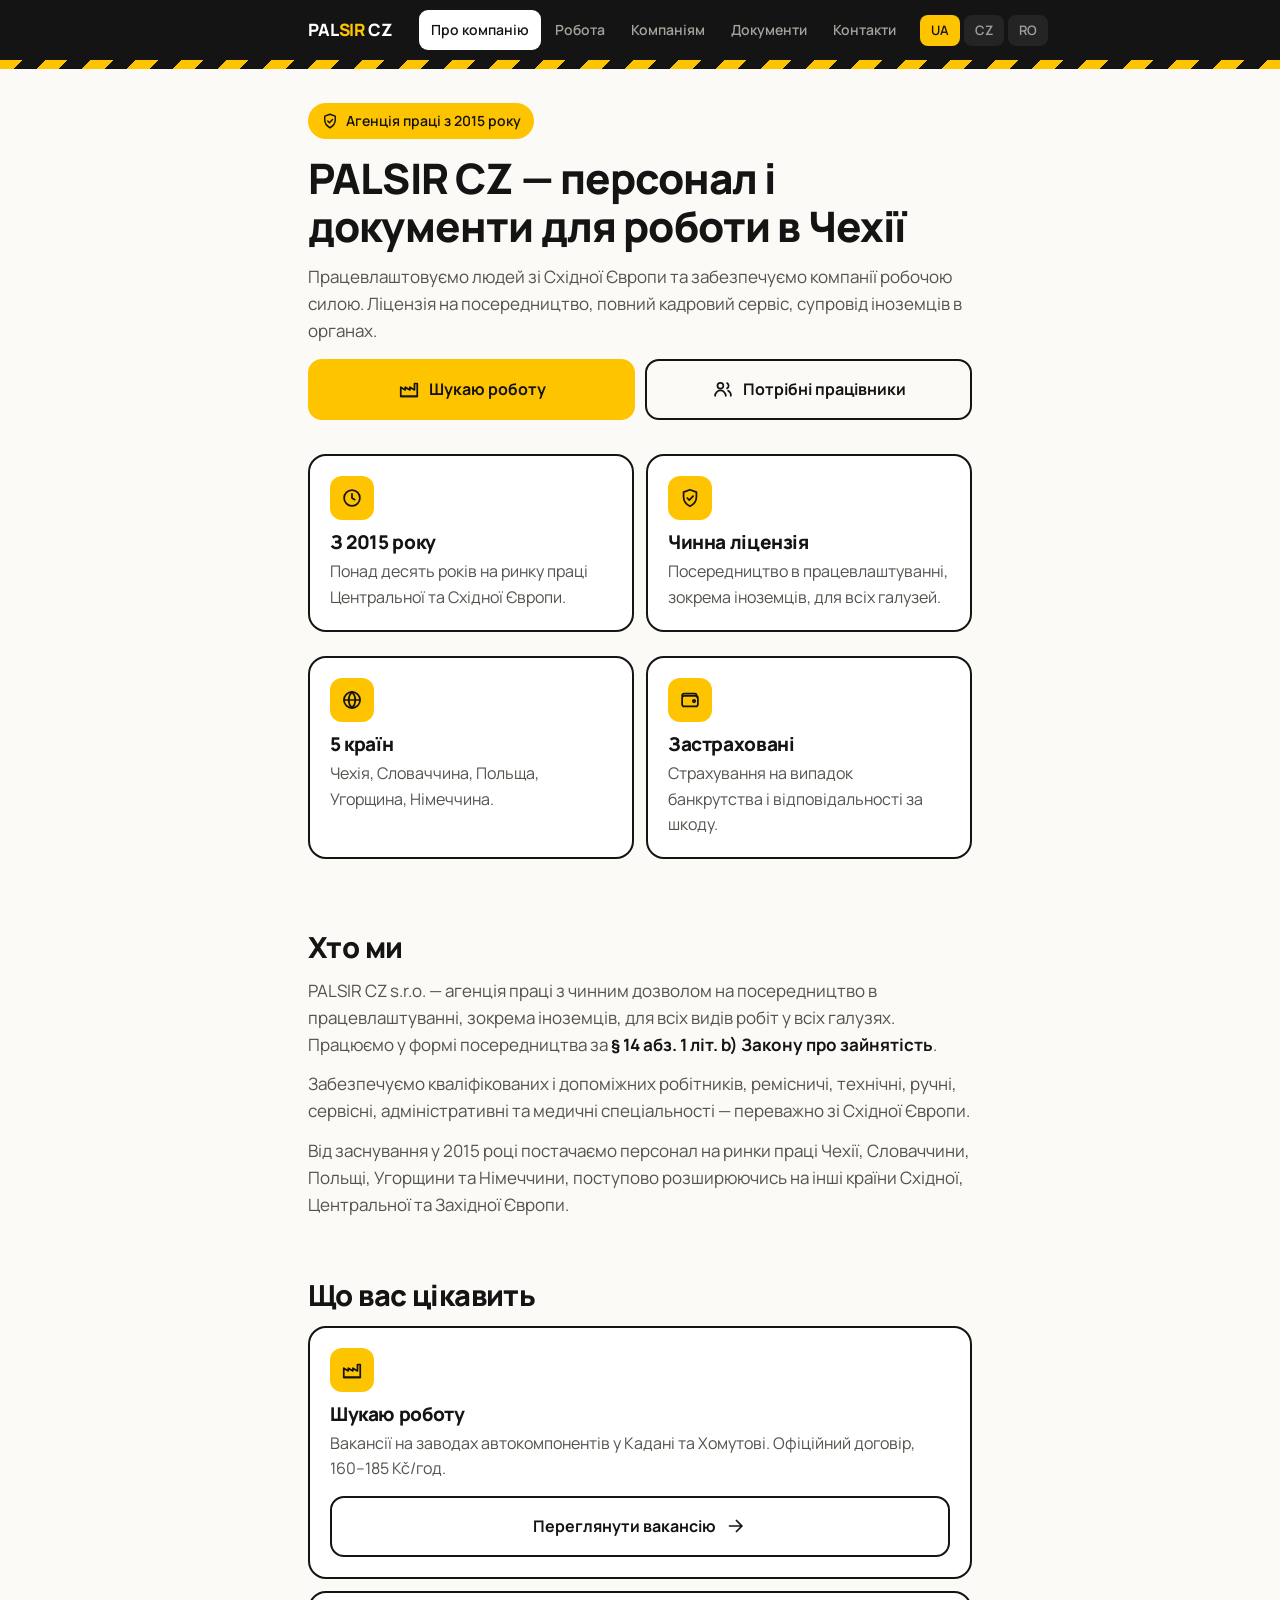
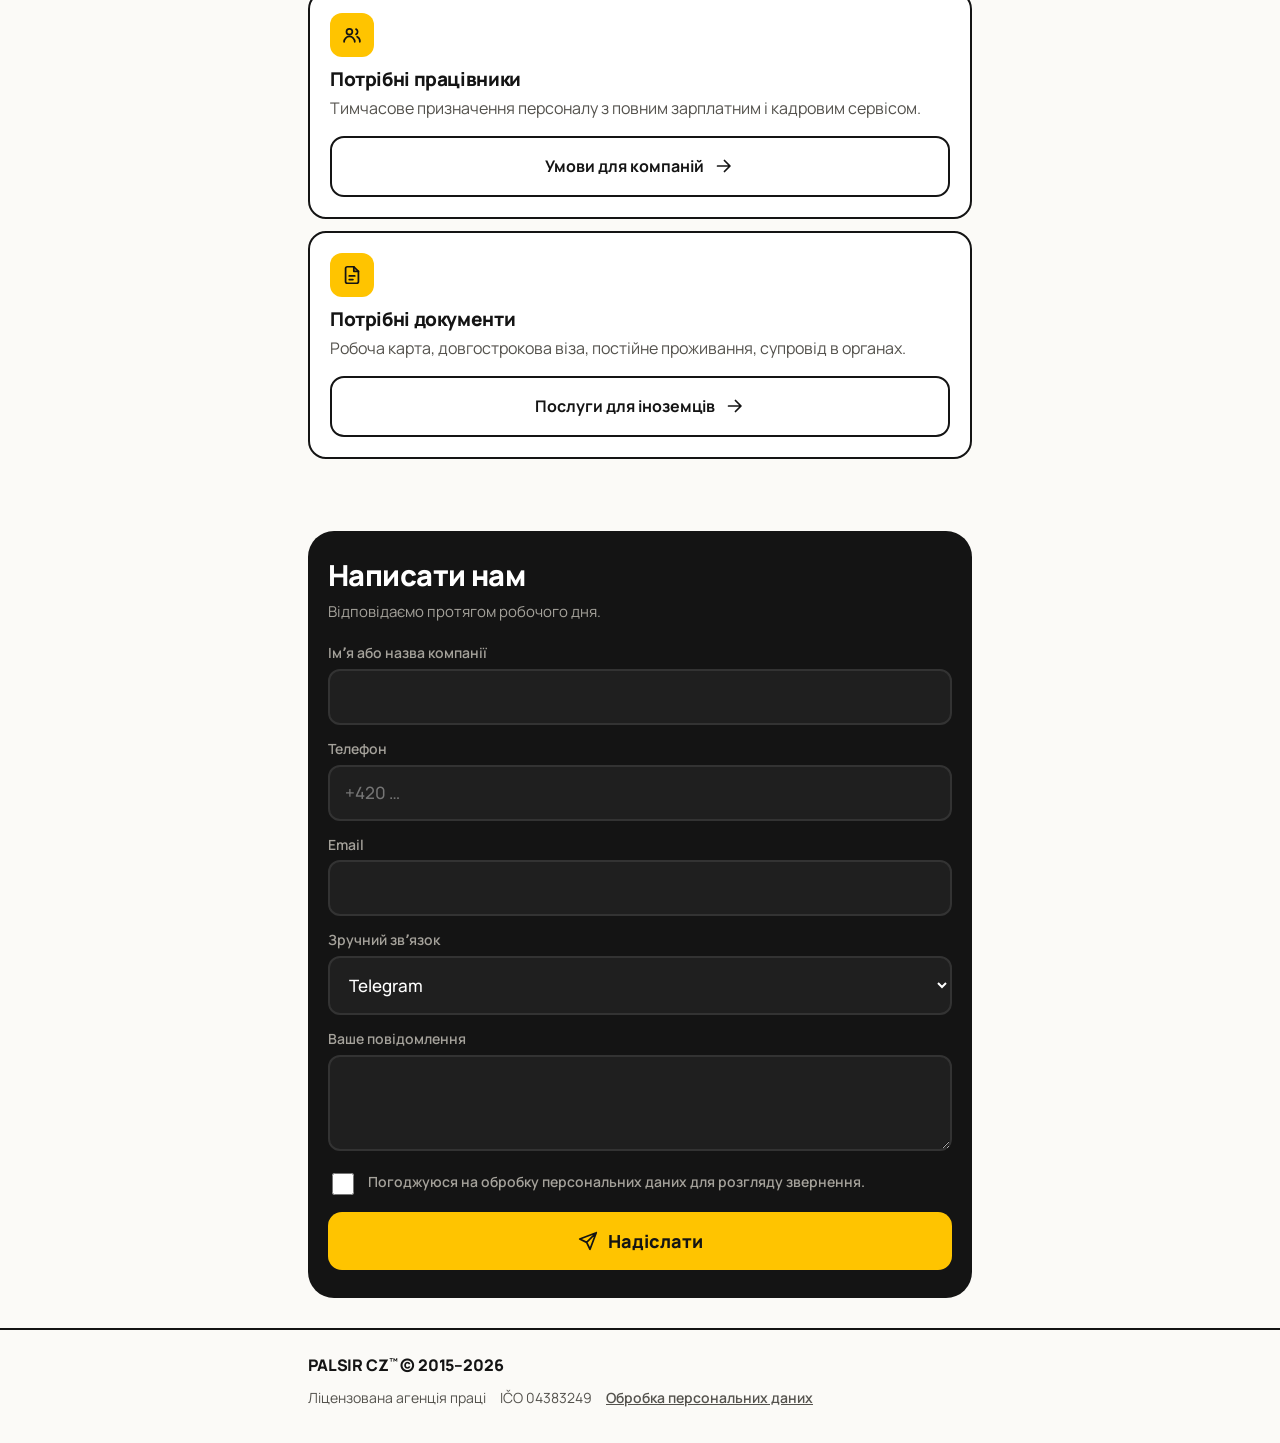
==== index.html @ e5ca49ec "Add files via upload" ====
<!DOCTYPE html>
<html lang="uk">
<head>
<meta charset="utf-8">
<meta name="viewport" content="width=device-width, initial-scale=1">
<title>PALSIR CZ s.r.o. | Agentura práce</title>
<meta name="description" content="Agentura práce od roku 2015. Zprostředkování zaměstnání, dočasné přidělení personálu a vyřízení dokumentů pro cizince.">
<link rel="preconnect" href="https://fonts.googleapis.com">
<link rel="preconnect" href="https://fonts.gstatic.com" crossorigin>
<link href="https://fonts.googleapis.com/css2?family=Manrope:wght@400;500;600;800&display=swap" rel="stylesheet">
<link rel="stylesheet" href="style.css">
</head>
<body>

<div class="bar"><div class="wrap">
  <a class="mark" href="index.html">
    <img src="img/logo.png" alt="Palsir CZ">
    <span class="wordmark">PAL<em>SIR</em> CZ</span>
  </a>
  <nav class="nav-desk">
    <a href="index.html" aria-current="page" data-i="navHome"></a>
    <a href="robota.html" data-i="navJobs"></a>
    <a href="firmam.html" data-i="navFirms"></a>
    <a href="dokumenty.html" data-i="navDocs"></a>
    <a href="kontakt.html" data-i="navContact"></a>
  </nav>
  <div class="langs" role="group">
    <button data-lang="uk" aria-pressed="true">UA</button>
    <button data-lang="cs" aria-pressed="false">CZ</button>
    <button data-lang="ro" aria-pressed="false">RO</button>
  </div>
  <button class="burger" type="button" aria-expanded="false" aria-label="Menu">
    <svg class="ic"><use href="#i-menu"></use></svg>
  </button>
</div></div>
<div class="hazard"></div>


<header><div class="wrap">
  <span class="tag"><svg class="ic sm"><use href="#i-shield"></use></svg><span data-i="tag"></span></span>
  <h1 data-i="h1"></h1>
  <p class="lead" data-i="lead"></p>
  <div class="heroimg"><picture>
      <source srcset="img/foto-agentura.webp" type="image/webp">
      <img src="img/foto-agentura.jpg" width="1400" height="875" fetchpriority="high" data-alt="imgAlt" alt="">
    </picture></div>
  <div class="btnrow">
    <a class="btn solid" href="robota.html"><svg class="ic"><use href="#i-factory"></use></svg><span data-i="ctaJobs"></span></a>
    <a class="btn ghost" href="firmam.html"><svg class="ic"><use href="#i-users"></use></svg><span data-i="ctaFirms"></span></a>
  </div>
</div></header>

<section><div class="wrap">
  <div class="cards2">
    <div class="block"><div class="iconbox"><svg class="ic"><use href="#i-clock"></use></svg></div>
      <h3 data-i="f1t"></h3><p data-i="f1d"></p></div>
    <div class="block"><div class="iconbox"><svg class="ic"><use href="#i-shield"></use></svg></div>
      <h3 data-i="f2t"></h3><p data-i="f2d"></p></div>
    <div class="block"><div class="iconbox"><svg class="ic"><use href="#i-globe"></use></svg></div>
      <h3 data-i="f3t"></h3><p data-i="f3d"></p></div>
    <div class="block"><div class="iconbox"><svg class="ic"><use href="#i-wallet"></use></svg></div>
      <h3 data-i="f4t"></h3><p data-i="f4d"></p></div>
  </div>
</div></section>

<section><div class="wrap">
  <h2 data-i="aboutTitle"></h2>
  <div class="prose" data-html="aboutText"></div>
</div></section>

<section><div class="wrap">
  <h2 data-i="whoTitle"></h2>
  <div class="block"><div class="iconbox"><svg class="ic"><use href="#i-factory"></use></svg></div>
    <h3 data-i="w1t"></h3><p data-i="w1d"></p>
    <div class="btnrow"><a class="btn ghost wide" href="robota.html"><span data-i="w1c"></span><svg class="ic"><use href="#i-arrow"></use></svg></a></div></div>
  <div class="block"><div class="iconbox"><svg class="ic"><use href="#i-users"></use></svg></div>
    <h3 data-i="w2t"></h3><p data-i="w2d"></p>
    <div class="btnrow"><a class="btn ghost wide" href="firmam.html"><span data-i="w2c"></span><svg class="ic"><use href="#i-arrow"></use></svg></a></div></div>
  <div class="block"><div class="iconbox"><svg class="ic"><use href="#i-doc"></use></svg></div>
    <h3 data-i="w3t"></h3><p data-i="w3d"></p>
    <div class="btnrow"><a class="btn ghost wide" href="dokumenty.html"><span data-i="w3c"></span><svg class="ic"><use href="#i-arrow"></use></svg></a></div></div>
</div></section>


<div class="wrap"><div data-form id="form"></div></div>

<footer><div class="wrap">
  <p class="brand">PALSIR CZ<sup>&#8482;</sup> &copy; 2015–2026</p>
  <div class="frow">
    <span data-i="footTagline"></span>
    <span>IČO 04383249</span>
    <a href="privacy.html" data-i="footPrivacy"></a>
  </div>
</div></footer>

<nav class="dock">
  <a class="call" href="tel:+420608067777">
    <svg class="ic"><use href="#i-phone"></use></svg><span data-i="dockCall"></span></a>
  <a class="apply" href="#form">
    <svg class="ic"><use href="#i-send"></use></svg><span data-i="dockApply"></span></a>
</nav>

<script src="common.js"></script>
<script>
const PAGE = {
 "uk": {
  "tag": "Агенція праці з 2015 року",
  "h1": "PALSIR CZ — персонал і документи для роботи в Чехії",
  "lead": "Працевлаштовуємо людей зі Східної Європи та забезпечуємо компанії робочою силою. Ліцензія на посередництво, повний кадровий сервіс, супровід іноземців в органах.",
  "imgAlt": "Працівник агенції на об'єкті",
  "ctaJobs": "Шукаю роботу",
  "ctaFirms": "Потрібні працівники",
  "f1t": "З 2015 року",
  "f1d": "Понад десять років на ринку праці Центральної та Східної Європи.",
  "f2t": "Чинна ліцензія",
  "f2d": "Посередництво в працевлаштуванні, зокрема іноземців, для всіх галузей.",
  "f3t": "5 країн",
  "f3d": "Чехія, Словаччина, Польща, Угорщина, Німеччина.",
  "f4t": "Застраховані",
  "f4d": "Страхування на випадок банкрутства і відповідальності за шкоду.",
  "aboutTitle": "Хто ми",
  "aboutText": "<p>PALSIR CZ s.r.o. — агенція праці з чинним дозволом на посередництво в працевлаштуванні, зокрема іноземців, для всіх видів робіт у всіх галузях. Працюємо у формі посередництва за <b>§ 14 абз. 1 літ. b) Закону про зайнятість</b>.</p>\n<p>Забезпечуємо кваліфікованих і допоміжних робітників, ремісничі, технічні, ручні, сервісні, адміністративні та медичні спеціальності — переважно зі Східної Європи.</p>\n<p>Від заснування у 2015 році постачаємо персонал на ринки праці Чехії, Словаччини, Польщі, Угорщини та Німеччини, поступово розширюючись на інші країни Східної, Центральної та Західної Європи.</p>",
  "whoTitle": "Що вас цікавить",
  "w1t": "Шукаю роботу",
  "w1d": "Вакансії на заводах автокомпонентів у Кадані та Хомутові. Офіційний договір, 160–185 Kč/год.",
  "w1c": "Переглянути вакансію",
  "w2t": "Потрібні працівники",
  "w2d": "Тимчасове призначення персоналу з повним зарплатним і кадровим сервісом.",
  "w2c": "Умови для компаній",
  "w3t": "Потрібні документи",
  "w3d": "Робоча карта, довгострокова віза, постійне проживання, супровід в органах.",
  "w3c": "Послуги для іноземців"
 },
 "cs": {
  "tag": "Agentura práce od roku 2015",
  "h1": "PALSIR CZ — personál a dokumenty pro práci v ČR",
  "lead": "Zaměstnáváme lidi z východní Evropy a zajišťujeme firmám pracovní sílu. Povolení ke zprostředkování, kompletní personální servis, doprovod cizinců na úřadech.",
  "imgAlt": "Pracovník agentury na pracovišti",
  "ctaJobs": "Hledám práci",
  "ctaFirms": "Potřebuji pracovníky",
  "f1t": "Od roku 2015",
  "f1d": "Přes deset let na trhu práce střední a východní Evropy.",
  "f2t": "Platné povolení",
  "f2d": "Zprostředkování zaměstnání včetně cizinců pro všechny obory.",
  "f3t": "5 zemí",
  "f3d": "Česko, Slovensko, Polsko, Maďarsko, Německo.",
  "f4t": "Pojištěni",
  "f4d": "Pojištění proti úpadku i pojištění odpovědnosti za škodu.",
  "aboutTitle": "Kdo jsme",
  "aboutText": "<p>PALSIR CZ s.r.o. má platné povolení ke zprostředkování zaměstnání i povolení ke zprostředkování zaměstnání cizinců pro všechny druhy prací ve všech oborech. Působíme ve formě zprostředkování zaměstnání podle <b>ust. § 14 odst. 1 písm. b) zákona o zaměstnanosti</b>.</p>\n<p>Zajišťujeme kvalifikované i pomocné dělníky, řemeslné, technické, manuální, servisní, administrativní a zdravotní profese, a to především z východní Evropy.</p>\n<p>Od založení v roce 2015 dodáváme personál na pracovní trh České republiky, Slovenska, Polska, Maďarska a Německa s postupným rozvojem do dalších států východní, centrální a západní Evropy.</p>",
  "whoTitle": "Co vás zajímá",
  "w1t": "Hledám práci",
  "w1d": "Volná místa v závodech na výrobu autodílů v Kadani a Chomutově. Oficiální smlouva, 160–185 Kč/hod.",
  "w1c": "Zobrazit nabídku",
  "w2t": "Potřebuji pracovníky",
  "w2d": "Dočasné přidělení personálu s kompletním mzdovým a personálním servisem.",
  "w2c": "Podmínky pro firmy",
  "w3t": "Potřebuji dokumenty",
  "w3d": "Zaměstnanecká karta, dlouhodobé vízum, trvalý pobyt, doprovod na úřadech.",
  "w3c": "Služby pro cizince"
 },
 "ro": {
  "tag": "Agenție de muncă din 2015",
  "h1": "PALSIR CZ — personal și documente pentru muncă în Cehia",
  "lead": "Angajăm oameni din Europa de Est și asigurăm companiilor forță de muncă. Licență de mediere, serviciu complet de personal, asistență pentru străini la autorități.",
  "imgAlt": "Lucrător al agenției la locul de muncă",
  "ctaJobs": "Caut de lucru",
  "ctaFirms": "Am nevoie de lucrători",
  "f1t": "Din 2015",
  "f1d": "Peste zece ani pe piața muncii din Europa Centrală și de Est.",
  "f2t": "Licență valabilă",
  "f2d": "Mediere a muncii, inclusiv pentru străini, în toate domeniile.",
  "f3t": "5 țări",
  "f3d": "Cehia, Slovacia, Polonia, Ungaria, Germania.",
  "f4t": "Asigurați",
  "f4d": "Asigurare împotriva insolvenței și de răspundere pentru daune.",
  "aboutTitle": "Cine suntem",
  "aboutText": "<p>PALSIR CZ s.r.o. deține licență valabilă de mediere a muncii, inclusiv pentru încadrarea străinilor, pentru toate tipurile de activități din toate domeniile. Activăm în forma medierii muncii conform <b>art. 14 alin. 1 lit. b) din Legea privind ocuparea forței de muncă</b>.</p>\n<p>Asigurăm muncitori calificați și necalificați, meseriași, personal tehnic, manual, de service, administrativ și medical, în principal din Europa de Est.</p>\n<p>De la înființarea în 2015 furnizăm personal pe piețele muncii din Cehia, Slovacia, Polonia, Ungaria și Germania, cu extindere treptată în alte state din Europa de Est, Centrală și de Vest.</p>",
  "whoTitle": "Ce vă interesează",
  "w1t": "Caut de lucru",
  "w1d": "Posturi în fabricile de piese auto din Kadaň și Chomutov. Contract oficial, 160–185 CZK/oră.",
  "w1c": "Vezi oferta",
  "w2t": "Am nevoie de lucrători",
  "w2d": "Detașare temporară de personal cu serviciu complet de salarizare și resurse umane.",
  "w2c": "Condiții pentru companii",
  "w3t": "Am nevoie de documente",
  "w3d": "Card de angajare, viză de lungă ședere, rezidență permanentă, asistență la autorități.",
  "w3c": "Servicii pentru străini"
 }
};
buildPage(PAGE, {title:"h1"});
</script>
</body>
</html>
---- style.css ----
/* ================================================================
   PALSIR CZ — спільні стилі
   Кольори міняються тут, у :root — і одразу на всіх сторінках
   ================================================================ */
:root{
  --ink:#141414;
  --yellow:#FFC400;
  --yellow-deep:#E0AC00;
  --paper:#FBFAF7;
  --body:#54524D;
  --line:#141414;
  --soft:#DDD9D1;
}
*{box-sizing:border-box}
html{scroll-behavior:smooth}
body{margin:0;background:var(--paper);color:var(--ink);
  font-family:Manrope,system-ui,sans-serif;font-size:17px;line-height:1.58;
  -webkit-font-smoothing:antialiased;padding-bottom:84px}
@media(min-width:860px){body{padding-bottom:0}}
body.locked{overflow:hidden}
h1,h2,h3{margin:0;font-weight:800;line-height:1.13;letter-spacing:-.02em}
p{margin:0}
a{color:inherit}
img{max-width:100%}
.wrap{max-width:700px;margin:0 auto;padding:0 18px}
:focus-visible{outline:3px solid var(--yellow);outline-offset:2px}
@media (prefers-reduced-motion:reduce){*{transition:none!important}}

/* ---------- іконки ---------- */
.ic{width:22px;height:22px;flex:0 0 auto;fill:none;stroke:currentColor;
  stroke-width:1.9;stroke-linecap:round;stroke-linejoin:round}
.ic.sm{width:18px;height:18px}
.ic.lg{width:26px;height:26px}
.iconbox{width:44px;height:44px;border-radius:12px;background:var(--yellow);
  display:flex;align-items:center;justify-content:center;margin-bottom:12px;color:var(--ink)}

/* ---------- шапка ---------- */
.bar{position:sticky;top:0;z-index:60;background:var(--ink);color:#fff}
.bar .wrap{display:flex;align-items:center;height:60px;gap:12px}
.mark{display:flex;align-items:center;gap:9px;text-decoration:none;
  font-weight:800;font-size:17px;letter-spacing:-.01em;white-space:nowrap}
.mark em{font-style:normal;color:var(--yellow)}
.mark img{height:26px;width:auto;display:block}
.nav-desk{display:none;margin-left:14px;gap:2px}
@media(min-width:860px){.nav-desk{display:flex}}
.nav-desk a{color:#A5A29B;text-decoration:none;font-weight:600;font-size:14px;
  padding:9px 12px;border-radius:9px;white-space:nowrap}
.nav-desk a:hover{color:#fff;background:#242424}
.nav-desk a[aria-current="page"]{background:#fff;color:var(--ink)}
.langs{margin-left:auto;display:flex;gap:4px}
.langs button{font:600 13px/1 Manrope,sans-serif;background:#242424;color:#A5A29B;border:0;
  padding:9px 11px;border-radius:8px;cursor:pointer}
.langs button[aria-pressed="true"]{background:var(--yellow);color:var(--ink)}
.burger{background:#242424;border:0;color:#fff;width:44px;height:40px;border-radius:9px;
  display:flex;align-items:center;justify-content:center;cursor:pointer;padding:0}
@media(min-width:860px){.burger{display:none}}
.hazard{height:9px;background:repeating-linear-gradient(135deg,var(--yellow) 0 16px,var(--ink) 16px 32px)}

/* ---------- бічне меню ---------- */
.overlay{position:fixed;inset:0;background:rgba(0,0,0,.55);z-index:70;
  opacity:0;pointer-events:none;transition:opacity .18s}
.overlay.open{opacity:1;pointer-events:auto}
.sidebar{position:fixed;top:0;right:0;bottom:0;width:min(320px,84vw);z-index:80;
  background:var(--ink);color:#fff;transform:translateX(102%);transition:transform .22s ease;
  display:flex;flex-direction:column;padding:16px 18px calc(20px + env(safe-area-inset-bottom));
  overflow-y:auto}
.sidebar.open{transform:translateX(0)}
.sidebar .top{display:flex;align-items:center;justify-content:space-between;margin-bottom:18px}
.sidebar .close{background:#242424;border:0;color:#fff;width:44px;height:40px;border-radius:9px;
  display:flex;align-items:center;justify-content:center;cursor:pointer}
.sidebar nav{display:flex;flex-direction:column;gap:4px}
.sidebar nav a{color:#E6E3DE;text-decoration:none;font-weight:700;font-size:18px;
  padding:14px 12px;border-radius:11px}
.sidebar nav a:hover{background:#242424}
.sidebar nav a[aria-current="page"]{background:var(--yellow);color:var(--ink)}
.sidebar .side-contacts{margin-top:auto;padding-top:22px;border-top:1px solid #2E2E2E}
.sidebar .side-contacts a{display:flex;align-items:center;gap:11px;color:#C6C2BA;
  text-decoration:none;font-weight:600;font-size:15px;padding:10px 0}
.sidebar .side-contacts a:hover{color:#fff}

/* ---------- типографіка ---------- */
header{padding:34px 0 4px}
h1{font-size:clamp(28px,7.2vw,42px)}
.tag{display:inline-flex;align-items:center;gap:7px;background:var(--yellow);font-weight:600;
  font-size:14px;padding:7px 13px;border-radius:999px;margin-bottom:16px}
.lead{margin-top:14px;color:var(--body);font-size:17px}
section{padding:30px 0}
h2{font-size:clamp(22px,5.2vw,29px);margin-bottom:14px}
h3{font-size:19px;margin-bottom:6px}
.prose{color:var(--body)}
.prose p+p{margin-top:13px}
.prose b,.prose strong{color:var(--ink)}
.note{color:var(--body);font-size:15px}

/* ---------- блоки ---------- */
.block{border:2px solid var(--line);border-radius:18px;padding:20px;background:#fff;margin-bottom:12px}
.block p{color:var(--body);font-size:16px}
.block h3+p{margin-top:4px}
.dark{background:var(--ink);color:#fff;border-radius:22px;padding:24px}
.dark h2,.dark h3{color:#fff}
.dark p{color:#C6C2BA}
.dark .iconbox{background:var(--yellow)}
.cards2{display:grid;gap:12px}
@media(min-width:620px){.cards2{grid-template-columns:1fr 1fr}}

/* фото в секціях */
.figure{border-radius:18px;overflow:hidden;background:var(--soft);margin-bottom:14px}
.figure img{display:block;width:100%;height:auto;aspect-ratio:16/9;object-fit:cover}
.figure.noimg{display:none}
.heroimg{margin-top:20px;border-radius:20px;overflow:hidden;background:var(--soft)}
.heroimg img{display:block;width:100%;height:auto;aspect-ratio:16/10;object-fit:cover}
.heroimg.noimg{display:none}
.heroimg.noimg + .paycard{margin-top:20px}

/* списки */
.ticks{list-style:none;margin:0;padding:0}
.ticks li{position:relative;padding:11px 0 11px 32px;border-bottom:1px solid var(--soft);font-size:16px}
.ticks li:last-child{border-bottom:0}
.ticks li:before{content:"";position:absolute;left:2px;top:19px;width:13px;height:13px;
  border-radius:4px;background:var(--yellow)}
.ticks.on-dark li{border-color:#2E2E2E;color:#E6E3DE}
.tags{display:flex;flex-wrap:wrap;gap:9px;padding:0;margin:0}
.tags li{list-style:none;border:2px solid var(--line);border-radius:999px;padding:10px 16px;
  font-weight:600;font-size:15px;background:#fff}
.steps{list-style:none;counter-reset:s;margin:0;padding:0}
.steps li{counter-increment:s;display:flex;gap:14px;align-items:flex-start;padding:14px 0}
.steps li+li{border-top:2px dotted #CFCAC0}
.steps li:before{content:counter(s);flex:0 0 auto;width:34px;height:34px;border-radius:10px;
  background:var(--yellow);font:800 16px/34px Manrope,sans-serif;text-align:center}
.steps b{display:block;font-size:18px;font-weight:800}
.steps span{color:var(--body);font-size:16px}

/* картка оплати */
.paycard{margin:-46px 10px 0;position:relative;z-index:2;background:var(--ink);color:#fff;
  border-radius:20px;padding:24px;box-shadow:0 14px 34px rgba(0,0,0,.24)}
.paycard .l{font-size:14px;color:#A5A29B;font-weight:600}
.paycard .v{font-size:clamp(38px,11vw,54px);font-weight:800;color:var(--yellow);
  letter-spacing:-.03em;line-height:1.05;margin-top:6px;font-variant-numeric:tabular-nums}
.paycard .u{font-size:18px;color:#fff;font-weight:600}
.paycard .fine{font-size:13px;color:#A5A29B;margin-top:10px}

/* кнопки */
.btnrow{display:grid;grid-template-columns:1fr 1fr;gap:10px;margin-top:14px}
.btn{display:flex;align-items:center;justify-content:center;gap:9px;text-decoration:none;
  font-weight:700;border-radius:14px;padding:16px 14px;font-size:16px;
  border:2px solid var(--ink);text-align:center;cursor:pointer;background:none;font-family:inherit}
.btn.solid{background:var(--yellow);border-color:var(--yellow)}
.btn.solid:hover{background:var(--yellow-deep);border-color:var(--yellow-deep)}
.btn.ghost:hover{background:var(--ink);color:#fff}
.btn.wide{grid-column:1/-1}
.dark .btn.ghost{border-color:#fff;color:#fff}
.dark .btn.ghost:hover{background:#fff;color:var(--ink)}

/* ---------- форма ---------- */
.formsec{background:var(--ink);color:#fff;border-radius:26px;padding:28px 20px;margin:30px 0}
.formsec h2{color:#fff}
.formsec .sub{color:#A5A29B;font-size:15px;margin:-6px 0 20px}
.f{display:grid;gap:14px}
label{display:block;font:600 14px/1.4 Manrope,sans-serif;color:#A5A29B;margin-bottom:6px}
input,select,textarea{width:100%;background:#1F1F1F;color:#fff;border:2px solid #333;
  border-radius:12px;padding:15px;font:500 17px/1.3 Manrope,sans-serif}
input:focus,select:focus,textarea:focus{outline:none;border-color:var(--yellow)}
textarea{min-height:96px;resize:vertical}
.check{display:flex;gap:11px;align-items:flex-start;font-size:14px;color:#A5A29B;line-height:1.5}
.check input{width:22px;height:22px;flex:0 0 auto;margin-top:1px;accent-color:var(--yellow)}
button.send{background:var(--yellow);color:var(--ink);border:0;border-radius:14px;padding:18px;
  font:800 18px/1 Manrope,sans-serif;cursor:pointer;width:100%;
  display:flex;align-items:center;justify-content:center;gap:9px}
button.send:hover{background:var(--yellow-deep)}
button.send:disabled{opacity:.6;cursor:default}
.msg{font-size:15px;padding:14px;border-radius:12px;display:none}
.msg.ok{display:block;background:#17301E;color:#8FE3AA}
.msg.bad{display:block;background:#3A2A12;color:var(--yellow)}

/* ---------- контакти ---------- */
.phone{display:inline-flex;align-items:center;gap:11px;font-size:clamp(24px,6.4vw,38px);
  font-weight:800;text-decoration:none;letter-spacing:-.02em;font-variant-numeric:tabular-nums}
.chips{display:flex;flex-wrap:wrap;gap:9px;margin-top:16px}
.chips a{display:inline-flex;align-items:center;gap:8px;text-decoration:none;
  border:2px solid var(--line);border-radius:999px;padding:10px 17px;
  font-weight:700;font-size:15px;background:#fff}
.chips a:hover{background:var(--ink);color:#fff}
.legal{border:2px solid var(--line);border-radius:18px;background:#fff;padding:18px;margin-top:16px}
.legal dl{margin:0;display:grid;grid-template-columns:auto 1fr;gap:9px 16px;font-size:15px}
.legal dt{color:var(--body);font-weight:600}
.legal dd{margin:0;font-weight:600}

/* мапа з підтвердженням (GDPR) */
.map{border:2px solid var(--line);border-radius:18px;overflow:hidden;background:#fff;margin-top:16px}
.map .placeholder{padding:26px 20px;text-align:center}
.map .placeholder p{color:var(--body);font-size:15px;margin:10px 0 14px}
.map iframe{display:block;width:100%;height:340px;border:0}

/* ---------- футер і док ---------- */
footer{border-top:2px solid var(--line);margin-top:26px;padding:22px 0 34px;
  color:var(--body);font-size:14px;line-height:1.7}
footer .brand{font-weight:800;color:var(--ink);font-size:16px;letter-spacing:-.01em}
footer .brand sup{font-size:.6em;font-weight:700;vertical-align:super}
footer .frow{display:flex;flex-wrap:wrap;gap:6px 14px;align-items:baseline;margin-top:6px}
footer a{font-weight:600}
.dock{position:fixed;left:0;right:0;bottom:0;z-index:50;background:var(--ink);
  padding:11px 14px calc(11px + env(safe-area-inset-bottom));display:flex;gap:9px}
.dock a{flex:1;display:flex;align-items:center;justify-content:center;gap:8px;
  text-decoration:none;font-weight:800;font-size:16px;padding:15px 8px;border-radius:12px}
.dock .call{background:var(--yellow);color:var(--ink)}
.dock .apply{background:#2A2A2A;color:#fff}
@media(min-width:860px){.dock{display:none}}
.mark img{display:none}
.fill{background:var(--yellow);padding:1px 6px;border-radius:5px;font-weight:600}
.doc h2{font-size:20px;margin:30px 0 10px;padding-top:18px;border-top:2px solid var(--ink)}
.doc p+p{margin-top:12px}
.doc ul{padding-left:20px;margin-top:10px}
.doc li{margin-bottom:7px}
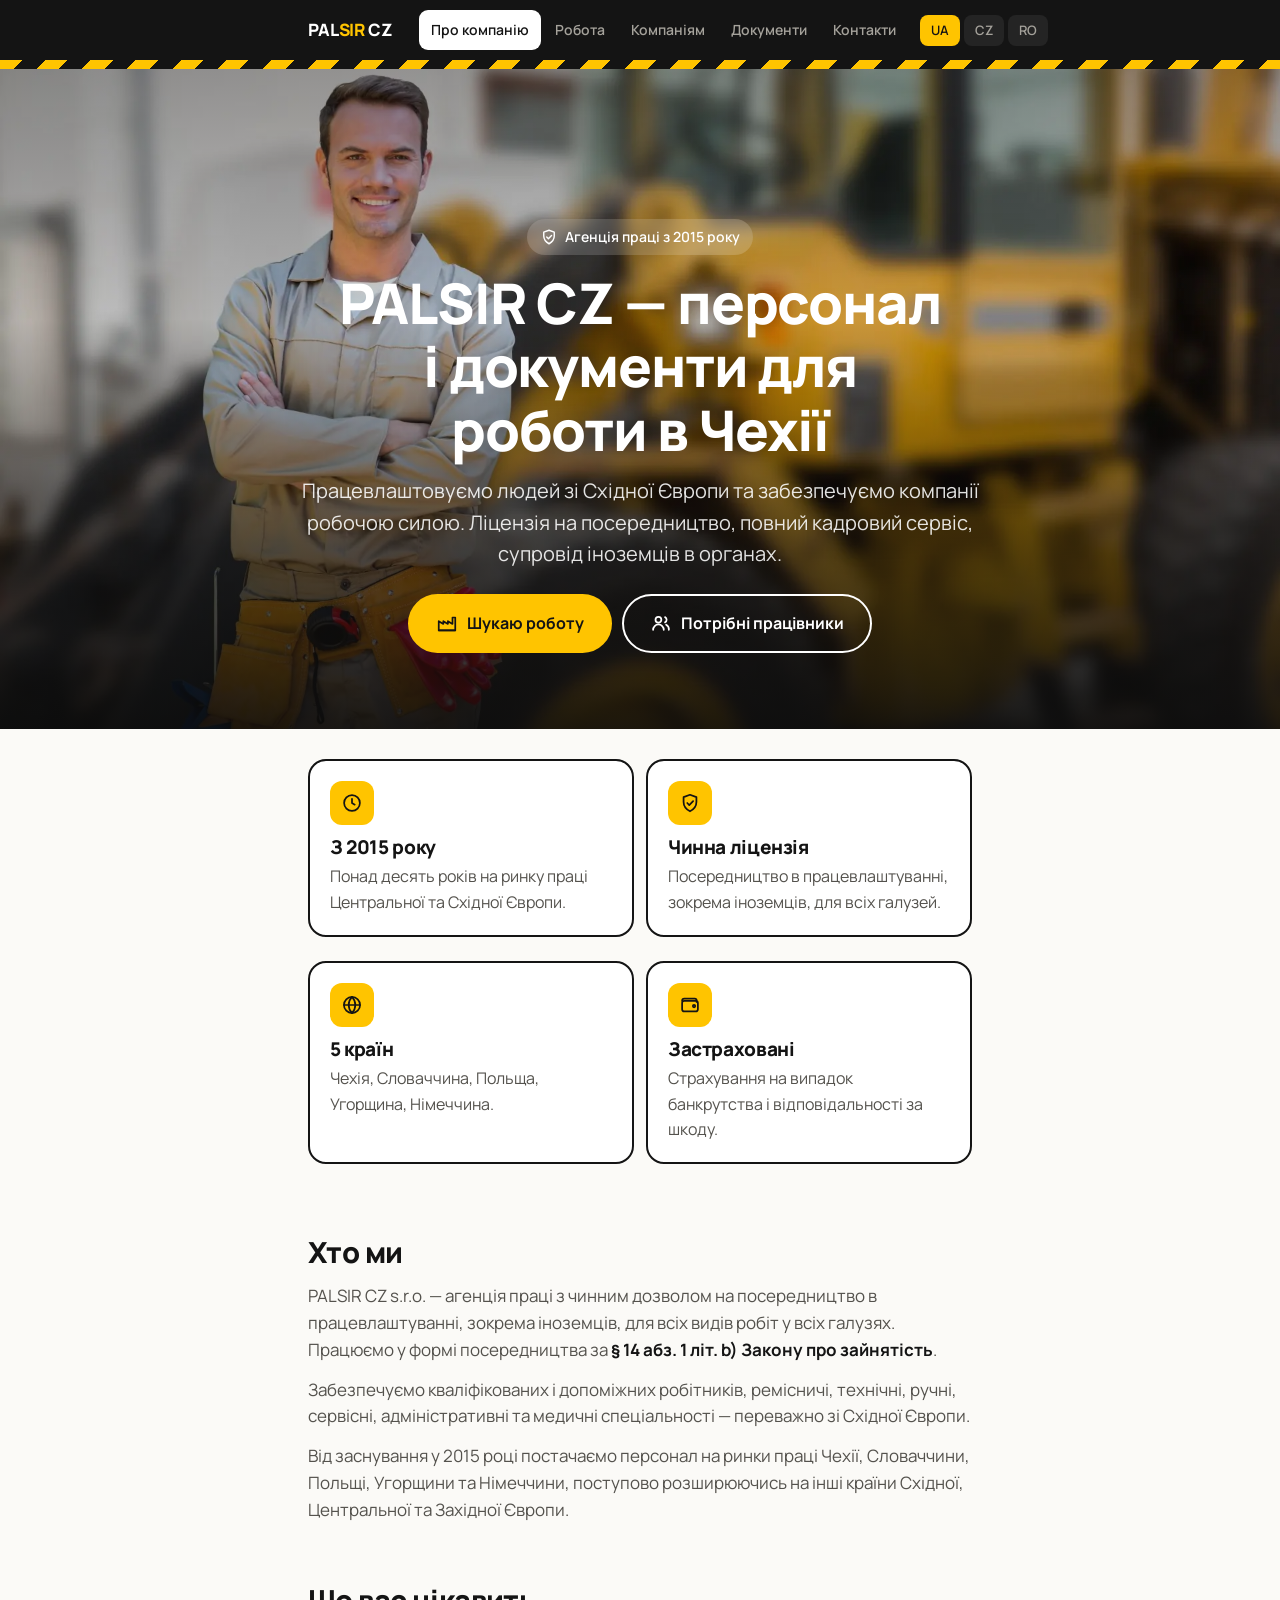
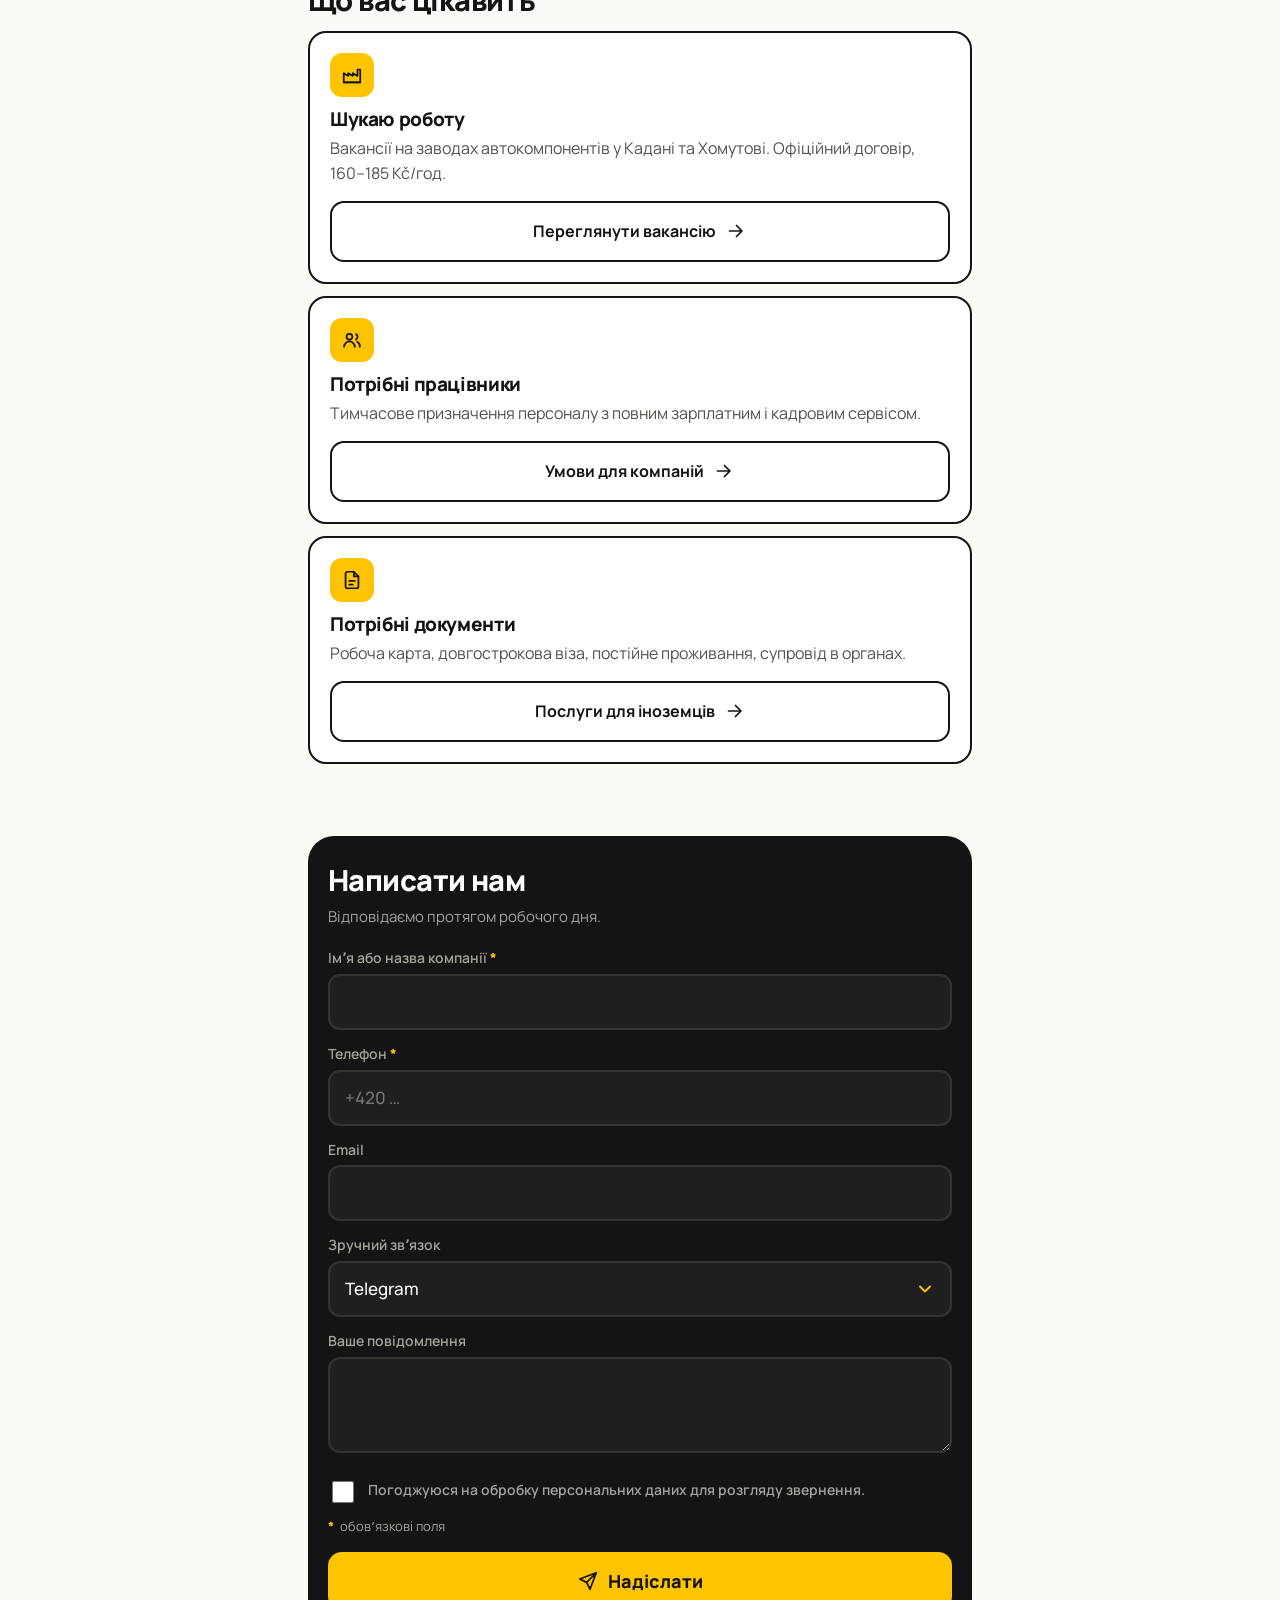
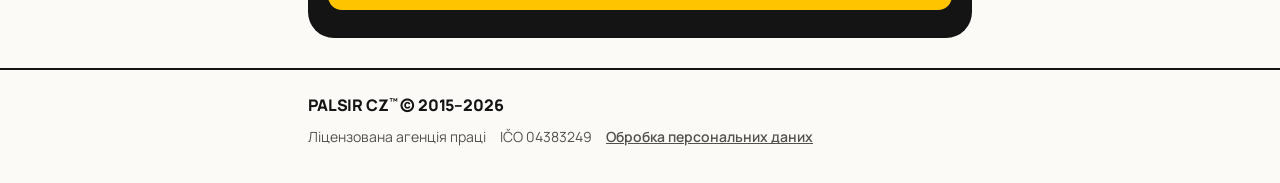
==== commit 05399153: "Add files via upload" ====
--- a/index.html
+++ b/index.html
@@ -36,19 +36,21 @@
 <div class="hazard"></div>
 
 
-<header><div class="wrap">
-  <span class="tag"><svg class="ic sm"><use href="#i-shield"></use></svg><span data-i="tag"></span></span>
-  <h1 data-i="h1"></h1>
-  <p class="lead" data-i="lead"></p>
-  <div class="heroimg"><picture>
-      <source srcset="img/foto-agentura.webp" type="image/webp">
-      <img src="img/foto-agentura.jpg" width="1400" height="875" fetchpriority="high" data-alt="imgAlt" alt="">
-    </picture></div>
-  <div class="btnrow">
-    <a class="btn solid" href="robota.html"><svg class="ic"><use href="#i-factory"></use></svg><span data-i="ctaJobs"></span></a>
-    <a class="btn ghost" href="firmam.html"><svg class="ic"><use href="#i-users"></use></svg><span data-i="ctaFirms"></span></a>
+<section class="hero-full">
+  <picture>
+    <source srcset="img/foto-hero.webp" type="image/webp">
+    <img src="img/foto-hero.jpg" width="1920" height="1004" fetchpriority="high" data-alt="imgAlt" alt="">
+  </picture>
+  <div class="hero-inner">
+    <span class="tag"><svg class="ic sm"><use href="#i-shield"></use></svg><span data-i="tag"></span></span>
+    <h1 data-i="h1"></h1>
+    <p class="hlead" data-i="lead"></p>
+    <div class="hbtns">
+      <a class="btn solid" href="robota.html"><svg class="ic"><use href="#i-factory"></use></svg><span data-i="ctaJobs"></span></a>
+      <a class="btn ghost" href="firmam.html"><svg class="ic"><use href="#i-users"></use></svg><span data-i="ctaFirms"></span></a>
+    </div>
   </div>
-</div></header>
+</section>
 
 <section><div class="wrap">
   <div class="cards2">
--- a/style.css
+++ b/style.css
@@ -78,12 +78,42 @@
   text-decoration:none;font-weight:600;font-size:15px;padding:10px 0}
 .sidebar .side-contacts a:hover{color:#fff}
 
+/* ---------- повноекранна шапка головної ---------- */
+.hero-full{position:relative;min-height:min(84vh,660px);display:flex;align-items:flex-end;
+  justify-content:center;text-align:center;overflow:hidden;background:var(--ink)}
+.hero-full picture{position:absolute;inset:0}
+.hero-full img{width:100%;height:100%;object-fit:cover;object-position:34% center;display:block}
+.hero-full::after{content:"";position:absolute;inset:0;pointer-events:none;
+  background:linear-gradient(180deg,rgba(12,12,12,.42) 0%,rgba(12,12,12,.20) 38%,
+             rgba(12,12,12,.66) 74%,rgba(12,12,12,.92) 100%)}
+.hero-inner{position:relative;z-index:2;max-width:720px;padding:40px 20px 46px;color:#fff}
+.hero-full h1{font-size:clamp(32px,5.6vw,56px);color:#fff;text-wrap:balance}
+.hero-full .hlead{margin-top:14px;font-size:clamp(16px,2.1vw,20px);
+  color:rgba(255,255,255,.88);text-wrap:pretty}
+.hero-full .tag{background:rgba(255,255,255,.16);color:#fff;backdrop-filter:blur(6px)}
+.hbtns{display:flex;flex-wrap:wrap;gap:10px;justify-content:center;margin-top:24px}
+.hbtns .btn{border-radius:999px;padding:15px 26px;border-color:#fff;color:#fff}
+.hbtns .btn.solid{border-color:var(--yellow);color:var(--ink)}
+.hbtns .btn.ghost:hover{background:#fff;color:var(--ink)}
+@media(max-width:640px){
+  .hero-full{min-height:min(76vh,560px)}
+  .hero-full img{object-position:40% center}
+  .hbtns .btn{flex:1 1 100%}
+}
+
 /* ---------- типографіка ---------- */
 header{padding:34px 0 4px}
 h1{font-size:clamp(28px,7.2vw,42px)}
 .tag{display:inline-flex;align-items:center;gap:7px;background:var(--yellow);font-weight:600;
   font-size:14px;padding:7px 13px;border-radius:999px;margin-bottom:16px}
 .lead{margin-top:14px;color:var(--body);font-size:17px}
+.tagrow{display:flex;flex-wrap:wrap;gap:8px;margin-bottom:16px}
+.tagrow .tag{margin-bottom:0}
+.tag.hot{background:var(--ink);color:var(--yellow)}
+.tag.hot .dot{width:8px;height:8px;border-radius:50%;background:var(--yellow);flex:0 0 auto;
+  animation:pulse 1.9s ease-in-out infinite}
+@keyframes pulse{0%,100%{opacity:1;transform:scale(1)}50%{opacity:.45;transform:scale(.72)}}
+@media (prefers-reduced-motion:reduce){.tag.hot .dot{animation:none}}
 section{padding:30px 0}
 h2{font-size:clamp(22px,5.2vw,29px);margin-bottom:14px}
 h3{font-size:19px;margin-bottom:6px}
@@ -110,7 +140,6 @@
 .heroimg{margin-top:20px;border-radius:20px;overflow:hidden;background:var(--soft)}
 .heroimg img{display:block;width:100%;height:auto;aspect-ratio:16/10;object-fit:cover}
 .heroimg.noimg{display:none}
-.heroimg.noimg + .paycard{margin-top:20px}
 
 /* списки */
 .ticks{list-style:none;margin:0;padding:0}
@@ -130,14 +159,22 @@
 .steps b{display:block;font-size:18px;font-weight:800}
 .steps span{color:var(--body);font-size:16px}
 
-/* картка оплати */
-.paycard{margin:-46px 10px 0;position:relative;z-index:2;background:var(--ink);color:#fff;
-  border-radius:20px;padding:24px;box-shadow:0 14px 34px rgba(0,0,0,.24)}
-.paycard .l{font-size:14px;color:#A5A29B;font-weight:600}
-.paycard .v{font-size:clamp(38px,11vw,54px);font-weight:800;color:var(--yellow);
-  letter-spacing:-.03em;line-height:1.05;margin-top:6px;font-variant-numeric:tabular-nums}
-.paycard .u{font-size:18px;color:#fff;font-weight:600}
-.paycard .fine{font-size:13px;color:#A5A29B;margin-top:10px}
+/* ключові умови під фото */
+.facts{margin-top:16px;border:2px solid var(--ink);border-radius:20px;overflow:hidden;background:#fff}
+.facts .fact{padding:16px 20px;border-top:2px solid var(--ink)}
+.facts .fact:first-child{border-top:0}
+.facts .main{background:var(--yellow)}
+.facts .k{display:block;font-size:13px;font-weight:700;color:var(--body)}
+.facts .main .k{color:#6B5300}
+.facts .v{display:block;font-size:clamp(32px,8vw,40px);font-weight:800;letter-spacing:-.03em;
+  line-height:1.05;margin-top:2px;font-variant-numeric:tabular-nums;white-space:nowrap}
+.facts .u{display:block;font-size:14px;font-weight:700;color:#6B5300;margin-top:3px}
+.facts .v2{display:block;font-size:18px;font-weight:700;margin-top:3px;line-height:1.3;white-space:pre-line}
+@media(min-width:620px){
+  .facts{display:grid;grid-template-columns:1.5fr 1fr 1fr}
+  .facts .fact{border-top:0;border-left:2px solid var(--ink);display:flex;flex-direction:column;justify-content:center}
+  .facts .fact:first-child{border-left:0}
+}
 
 /* кнопки */
 .btnrow{display:grid;grid-template-columns:1fr 1fr;gap:10px;margin-top:14px}
@@ -160,9 +197,39 @@
 input,select,textarea{width:100%;background:#1F1F1F;color:#fff;border:2px solid #333;
   border-radius:12px;padding:15px;font:500 17px/1.3 Manrope,sans-serif}
 input:focus,select:focus,textarea:focus{outline:none;border-color:var(--yellow)}
+
+/* автозаповнення браузера: прибираємо блакитну заливку Chrome */
+input:-webkit-autofill,
+input:-webkit-autofill:hover,
+input:-webkit-autofill:focus,
+select:-webkit-autofill,
+textarea:-webkit-autofill{
+  -webkit-text-fill-color:#fff;
+  -webkit-box-shadow:0 0 0 1000px #1F1F1F inset;
+  box-shadow:0 0 0 1000px #1F1F1F inset;
+  caret-color:#fff;
+  transition:background-color 9999s ease-out 0s}
+input:-webkit-autofill:focus{-webkit-box-shadow:0 0 0 1000px #1F1F1F inset;box-shadow:0 0 0 1000px #1F1F1F inset}
+input:autofill{background:#1F1F1F;color:#fff}
+
+/* власна стрілка списку замість системної */
+select{appearance:none;-webkit-appearance:none;-moz-appearance:none;
+  padding-right:46px;
+  background-image:url("data:image/svg+xml;charset=utf-8,%3Csvg xmlns='http://www.w3.org/2000/svg' viewBox='0 0 24 24' fill='none' stroke='%23FFC400' stroke-width='2.2' stroke-linecap='round' stroke-linejoin='round'%3E%3Cpath d='m6 9 6 6 6-6'/%3E%3C/svg%3E");
+  background-repeat:no-repeat;background-position:right 15px center;background-size:20px 20px}
+select::-ms-expand{display:none}
 textarea{min-height:96px;resize:vertical}
 .check{display:flex;gap:11px;align-items:flex-start;font-size:14px;color:#A5A29B;line-height:1.5}
 .check input{width:22px;height:22px;flex:0 0 auto;margin-top:1px;accent-color:var(--yellow)}
+.req{color:var(--yellow);margin-left:3px;font-weight:800}
+.reqnote{font-size:13px;color:#A5A29B;margin:-4px 0 2px}
+.reqnote .req{margin:0 3px 0 0}
+.count{display:block;text-align:right;font-size:12px;color:#A5A29B;margin-top:5px}
+.count.near{color:var(--yellow)}
+.fld.err input,.fld.err select,.fld.err textarea{border-color:#FF8F6B}
+.fld.err label{color:#FFB49B}
+.fld.check.err label{color:#FFB49B}
+.msg a{color:var(--yellow);font-weight:700}
 button.send{background:var(--yellow);color:var(--ink);border:0;border-radius:14px;padding:18px;
   font:800 18px/1 Manrope,sans-serif;cursor:pointer;width:100%;
   display:flex;align-items:center;justify-content:center;gap:9px}
@@ -180,16 +247,36 @@
   border:2px solid var(--line);border-radius:999px;padding:10px 17px;
   font-weight:700;font-size:15px;background:#fff}
 .chips a:hover{background:var(--ink);color:#fff}
-.legal{border:2px solid var(--line);border-radius:18px;background:#fff;padding:18px;margin-top:16px}
-.legal dl{margin:0;display:grid;grid-template-columns:auto 1fr;gap:9px 16px;font-size:15px}
-.legal dt{color:var(--body);font-weight:600}
-.legal dd{margin:0;font-weight:600}
-
-/* мапа з підтвердженням (GDPR) */
+.chips a .ic{transition:none}
+.brand-tg{color:#2AABEE}
+.brand-viber{color:#7360F2}
+.brand-wa{color:#25D366}
+.brand-mail{color:var(--body)}
+.chips a:hover .brand-mail{color:#fff}
+.side-contacts .brand-wa{color:#25D366}
+.info{display:grid;gap:12px;margin-top:18px}
+@media(min-width:560px){.info{grid-template-columns:1fr 1fr}}
+.info .item{border:2px solid var(--line);border-radius:16px;background:#fff;padding:14px 16px;
+  display:flex;gap:12px;align-items:flex-start}
+.info .item.span{grid-column:1/-1}
+.info .ic{color:var(--ink);margin-top:2px}
+.info .k{display:block;font-size:13px;font-weight:700;color:var(--body)}
+.info .val{display:block;font-size:17px;font-weight:800;margin-top:2px;line-height:1.35}
+.info .val small{display:block;font-size:15px;font-weight:600;color:var(--body);margin-top:2px}
+.info .val.num{font-variant-numeric:tabular-nums;letter-spacing:.01em}
+.info .lic{grid-column:1/-1;display:flex;gap:12px;align-items:flex-start;
+  background:var(--yellow);border-radius:16px;padding:14px 16px}
+.info .lic p{font-size:15px;font-weight:600;line-height:1.45}
+.info .lic .ic{color:var(--ink)}
+
+/* мапа */
 .map{border:2px solid var(--line);border-radius:18px;overflow:hidden;background:#fff;margin-top:16px}
-.map .placeholder{padding:26px 20px;text-align:center}
-.map .placeholder p{color:var(--body);font-size:15px;margin:10px 0 14px}
-.map iframe{display:block;width:100%;height:340px;border:0}
+.map .frame{background:var(--soft);min-height:320px}
+.map iframe{display:block;width:100%;height:320px;border:0}
+.mapbar{display:flex;flex-wrap:wrap;gap:12px;align-items:center;justify-content:space-between;
+  padding:14px 18px;border-top:2px solid var(--line)}
+.mapbar span{display:inline-flex;align-items:center;gap:8px;font-weight:700;font-size:15px}
+.mapbar .btn{padding:12px 18px;font-size:15px;border-radius:12px}
 
 /* ---------- футер і док ---------- */
 footer{border-top:2px solid var(--line);margin-top:26px;padding:22px 0 34px;
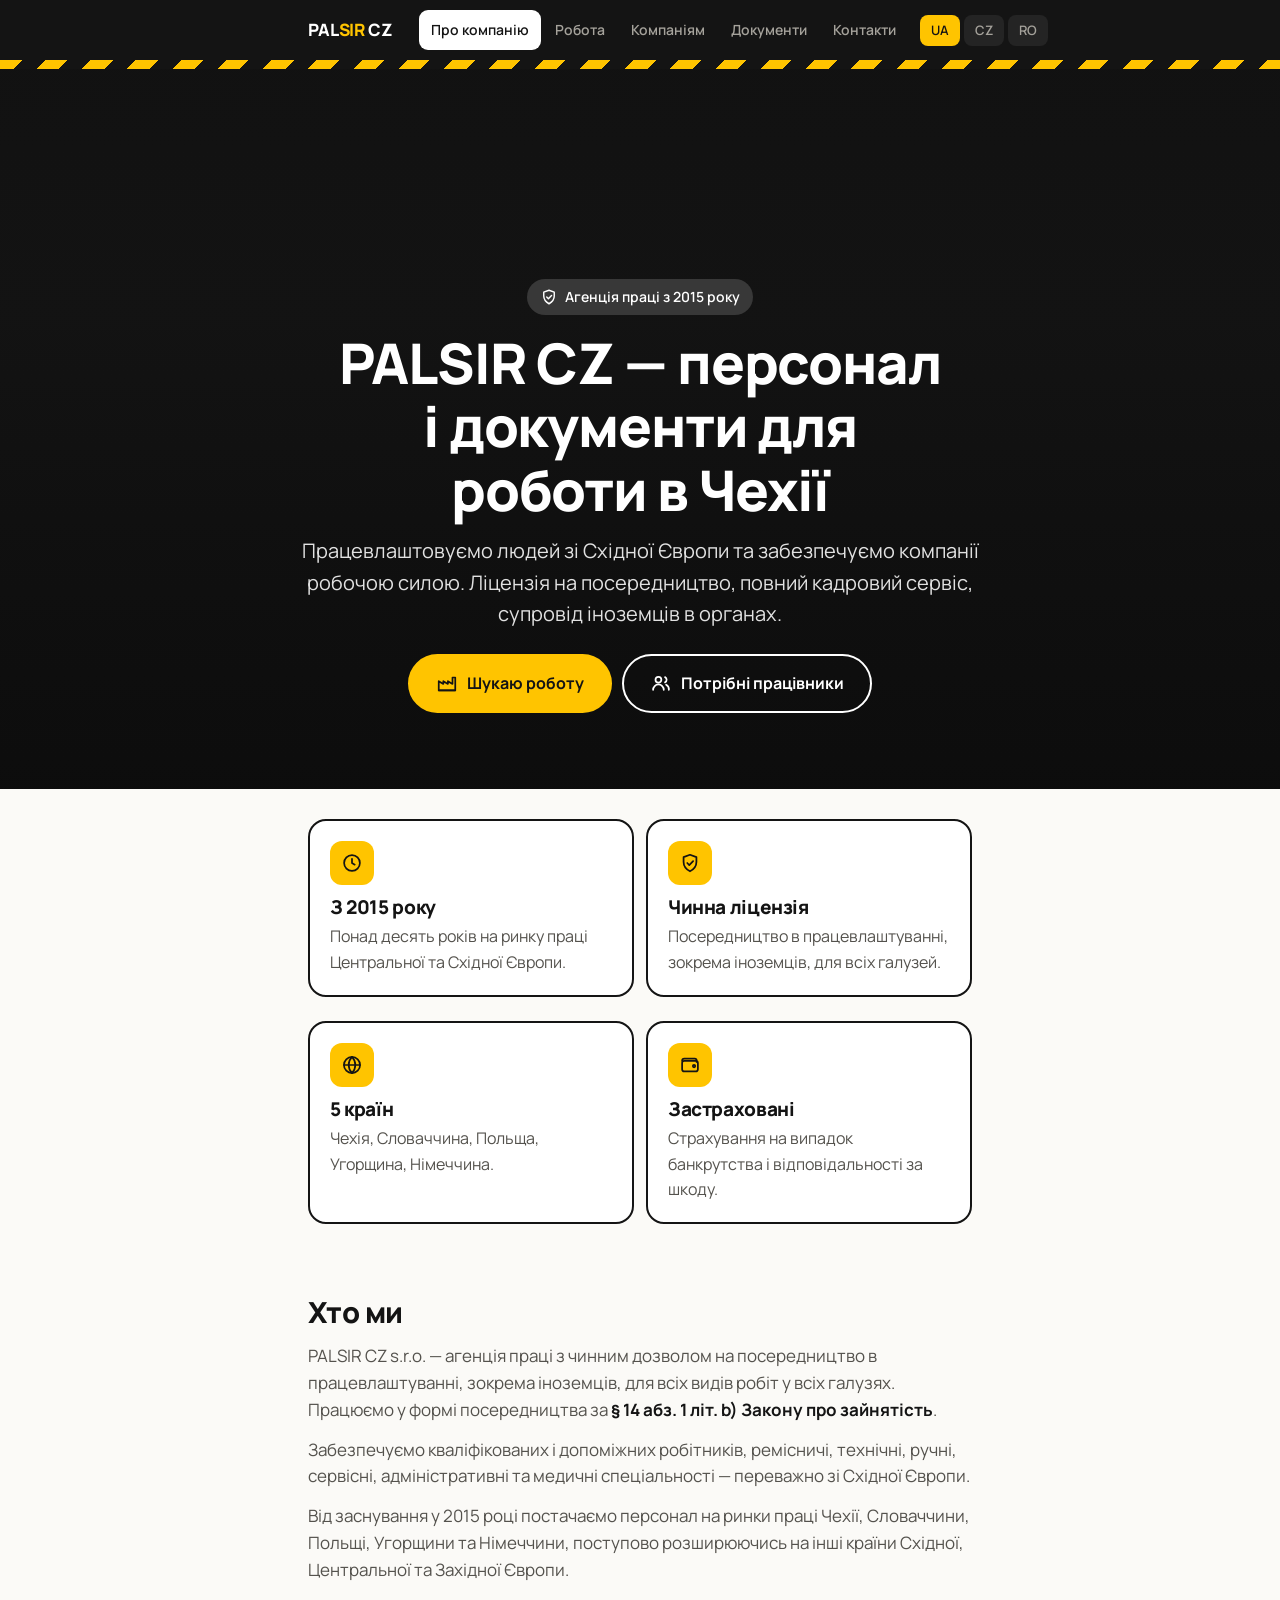
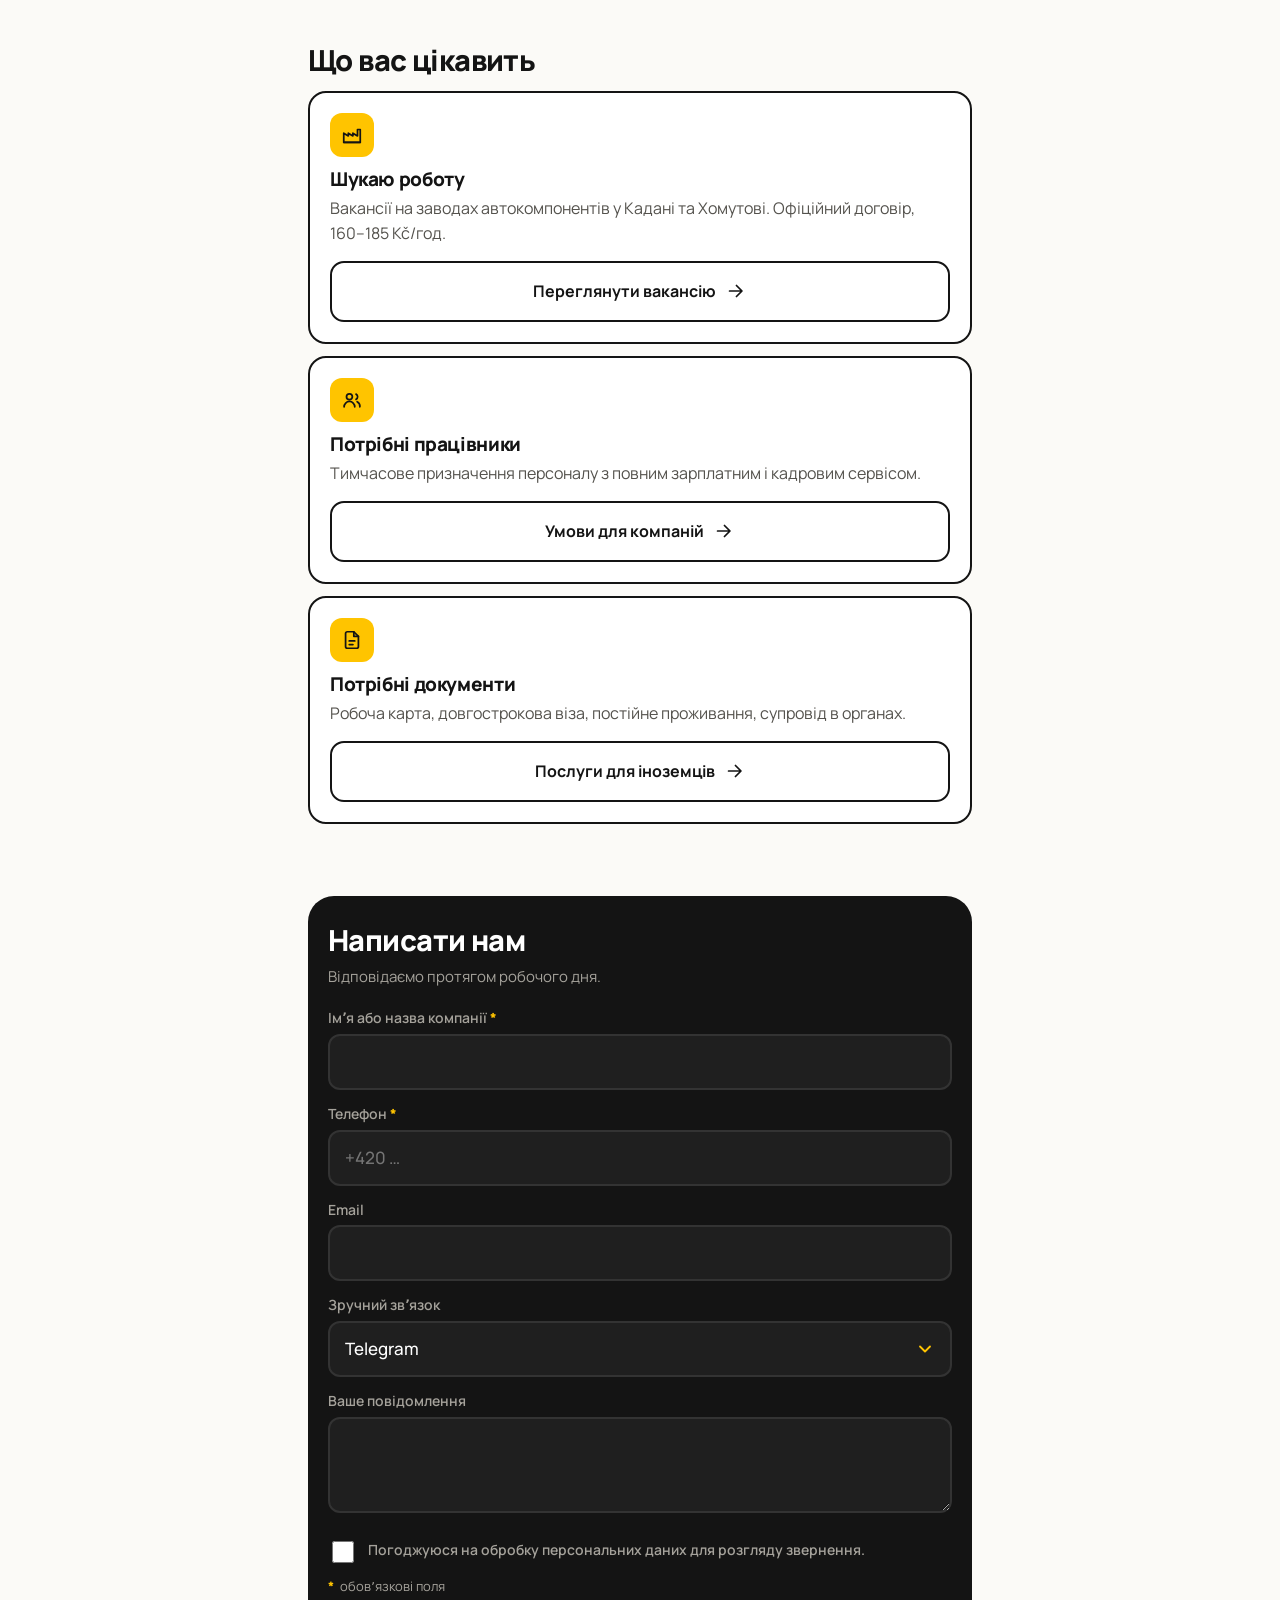
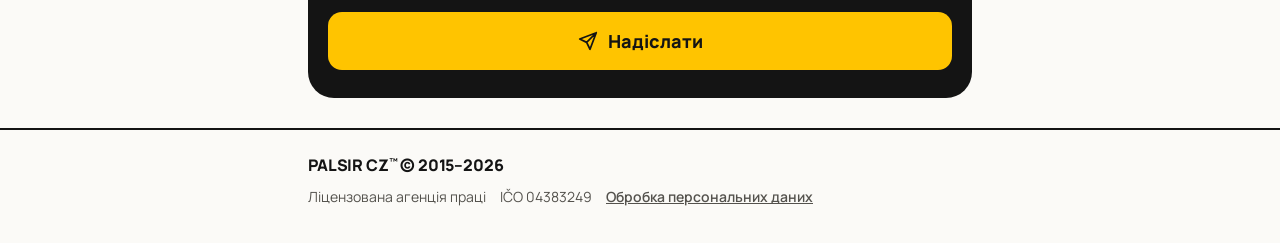
==== commit 67985187: "Add files via upload" ====
--- a/index.html
+++ b/index.html
@@ -38,6 +38,8 @@
 
 <section class="hero-full">
   <picture>
+    <source media="(max-width:859px)" srcset="img/foto-hero-mob.webp" type="image/webp">
+    <source media="(max-width:859px)" srcset="img/foto-hero-mob.jpg" type="image/jpeg">
     <source srcset="img/foto-hero.webp" type="image/webp">
     <img src="img/foto-hero.jpg" width="1920" height="1004" fetchpriority="high" data-alt="imgAlt" alt="">
   </picture>
--- a/style.css
+++ b/style.css
@@ -79,13 +79,13 @@
 .sidebar .side-contacts a:hover{color:#fff}
 
 /* ---------- повноекранна шапка головної ---------- */
-.hero-full{position:relative;min-height:min(84vh,660px);display:flex;align-items:flex-end;
+.hero-full{position:relative;min-height:min(88vh,720px);display:flex;align-items:flex-end;
   justify-content:center;text-align:center;overflow:hidden;background:var(--ink)}
 .hero-full picture{position:absolute;inset:0}
-.hero-full img{width:100%;height:100%;object-fit:cover;object-position:34% center;display:block}
+.hero-full img{width:100%;height:100%;object-fit:cover;object-position:34% top;display:block}
 .hero-full::after{content:"";position:absolute;inset:0;pointer-events:none;
-  background:linear-gradient(180deg,rgba(12,12,12,.42) 0%,rgba(12,12,12,.20) 38%,
-             rgba(12,12,12,.66) 74%,rgba(12,12,12,.92) 100%)}
+  background:linear-gradient(180deg,rgba(12,12,12,.30) 0%,rgba(12,12,12,.14) 34%,
+             rgba(12,12,12,.62) 72%,rgba(12,12,12,.92) 100%)}
 .hero-inner{position:relative;z-index:2;max-width:720px;padding:40px 20px 46px;color:#fff}
 .hero-full h1{font-size:clamp(32px,5.6vw,56px);color:#fff;text-wrap:balance}
 .hero-full .hlead{margin-top:14px;font-size:clamp(16px,2.1vw,20px);
@@ -95,11 +95,20 @@
 .hbtns .btn{border-radius:999px;padding:15px 26px;border-color:#fff;color:#fff}
 .hbtns .btn.solid{border-color:var(--yellow);color:var(--ink)}
 .hbtns .btn.ghost:hover{background:#fff;color:var(--ink)}
-@media(max-width:640px){
-  .hero-full{min-height:min(76vh,560px)}
-  .hero-full img{object-position:40% center}
+/* до 860px текст не накладається на фото, а стоїть під ним */
+@media(max-width:859px){
+  .hero-full{display:block;min-height:0;background:var(--ink)}
+  .hero-full::after{display:none}
+  .hero-full picture{position:static;display:block;line-height:0}
+  .hero-full img{height:auto;aspect-ratio:2/1;object-position:center}
+  .hero-inner{max-width:none;padding:22px 18px 28px}
+  .hero-full h1{font-size:clamp(27px,7.4vw,36px)}
+  .hero-full .hlead{font-size:16px;color:rgba(255,255,255,.82)}
+  .hero-full .tag{background:#242424;backdrop-filter:none}
+  .hbtns{margin-top:20px}
   .hbtns .btn{flex:1 1 100%}
 }
+
 
 /* ---------- типографіка ---------- */
 header{padding:34px 0 4px}
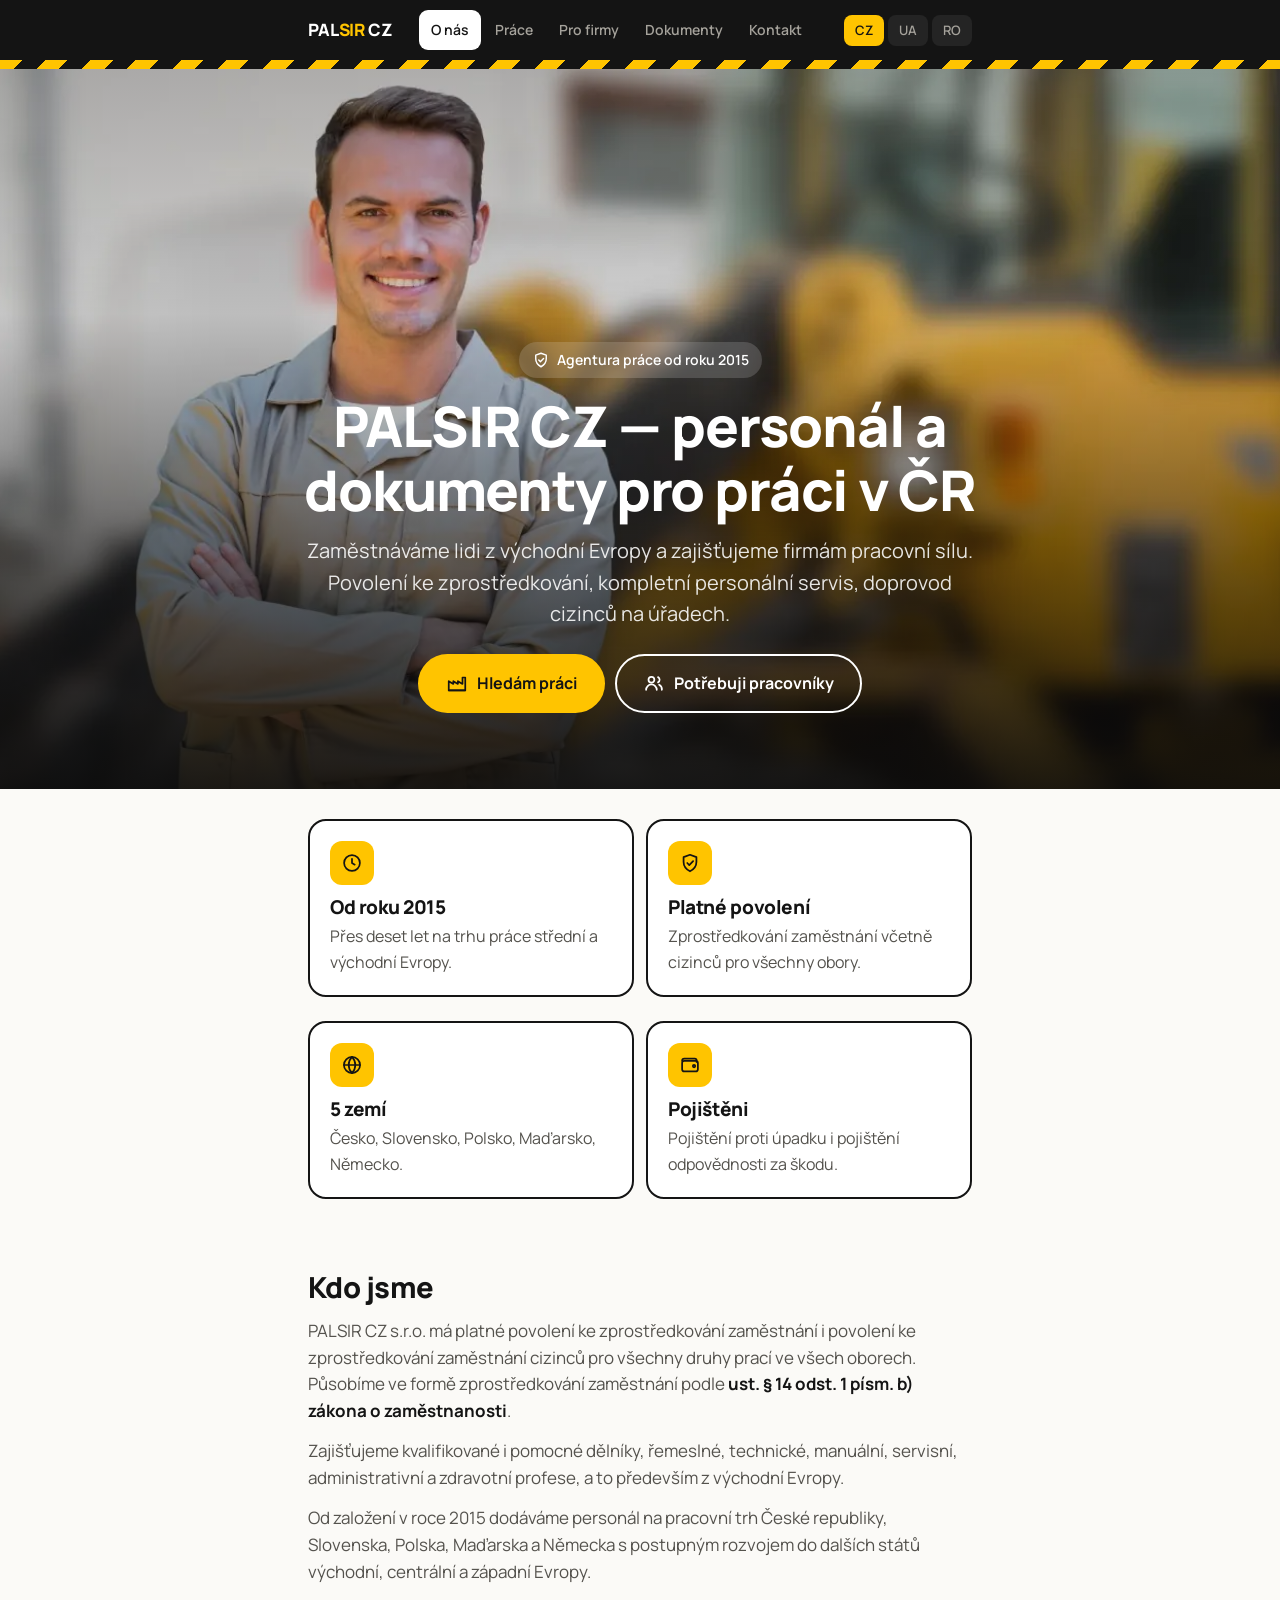
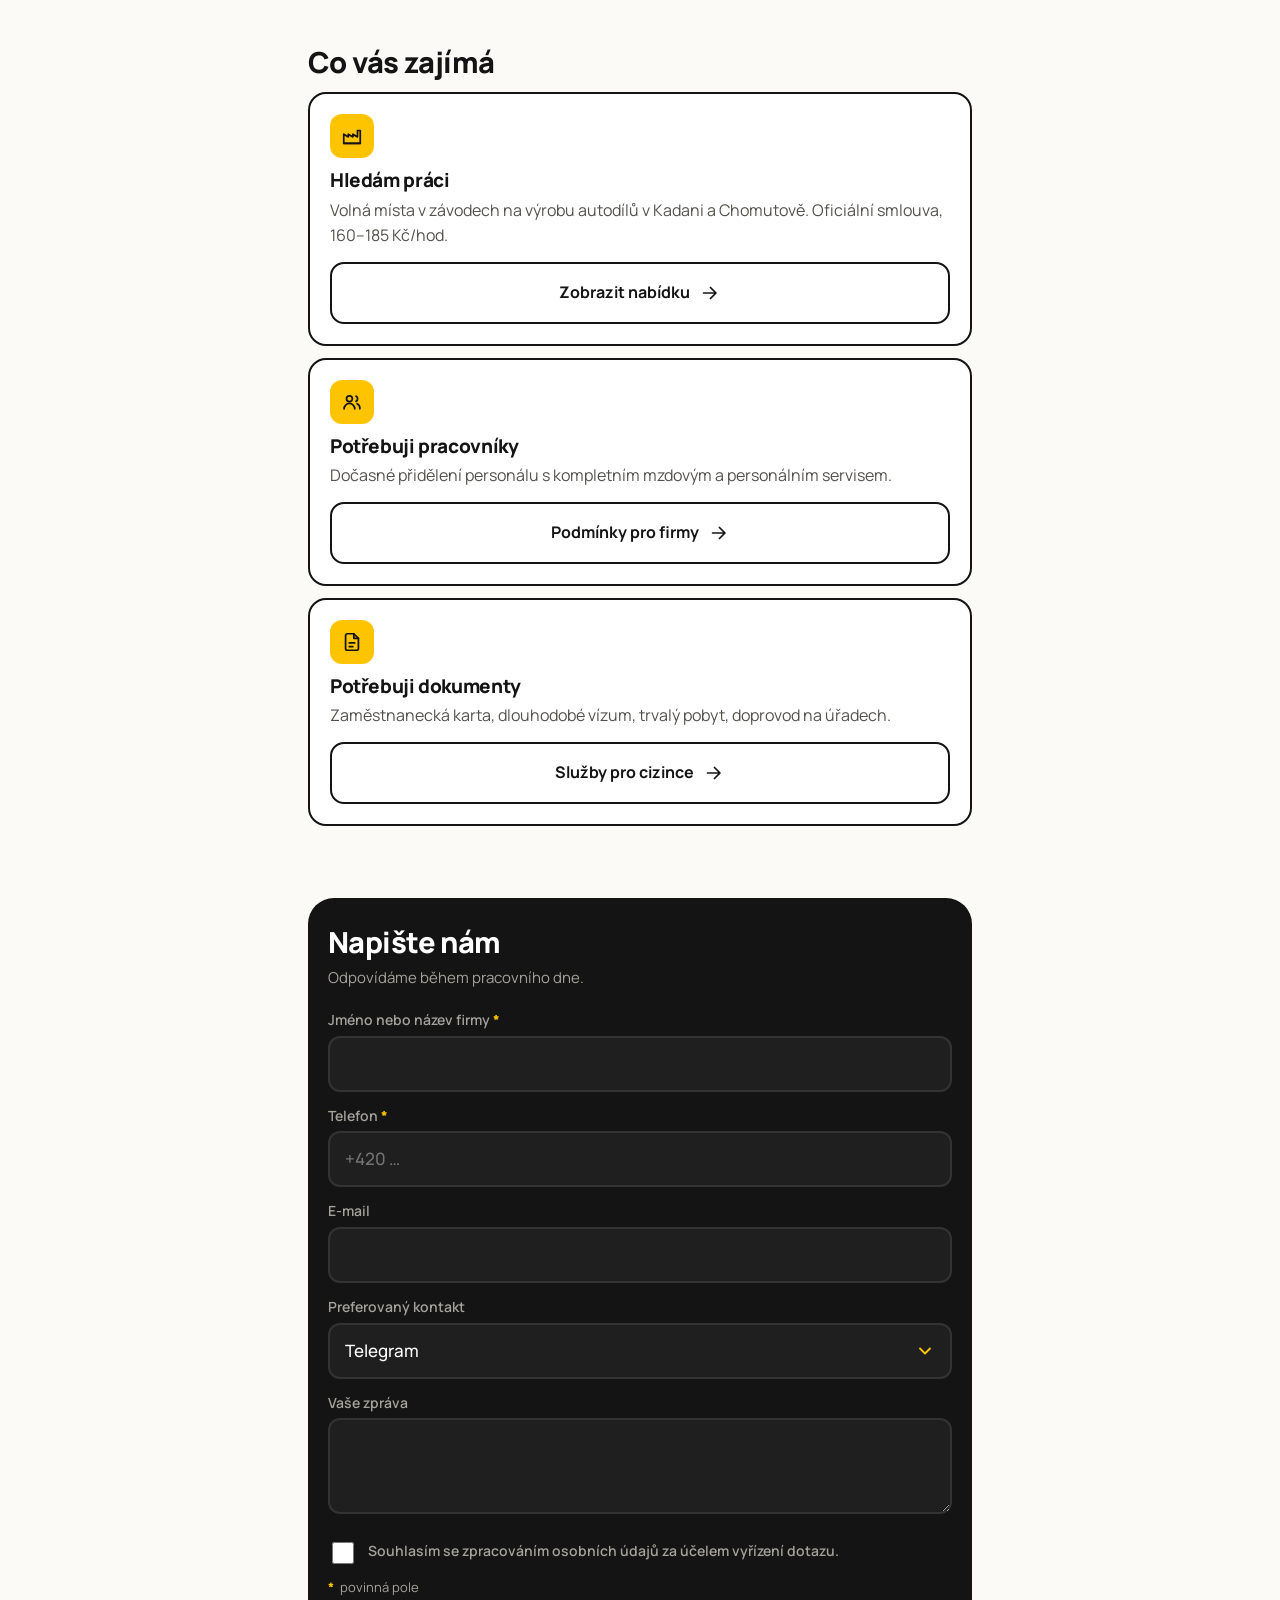
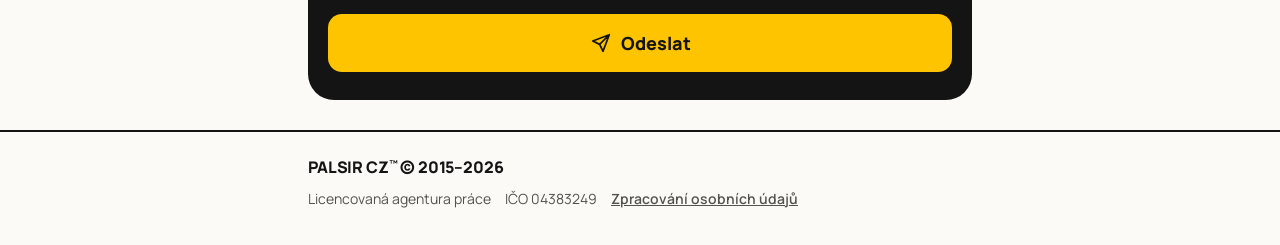
==== commit 7195b734: "Add files via upload" ====
--- a/index.html
+++ b/index.html
@@ -1,5 +1,5 @@
 <!DOCTYPE html>
-<html lang="uk">
+<html lang="cs">
 <head>
 <meta charset="utf-8">
 <meta name="viewport" content="width=device-width, initial-scale=1">
@@ -25,8 +25,8 @@
     <a href="kontakt.html" data-i="navContact"></a>
   </nav>
   <div class="langs" role="group">
-    <button data-lang="uk" aria-pressed="true">UA</button>
-    <button data-lang="cs" aria-pressed="false">CZ</button>
+    <button data-lang="cs" aria-pressed="true">CZ</button>
+    <button data-lang="uk" aria-pressed="false">UA</button>
     <button data-lang="ro" aria-pressed="false">RO</button>
   </div>
   <button class="burger" type="button" aria-expanded="false" aria-label="Menu">
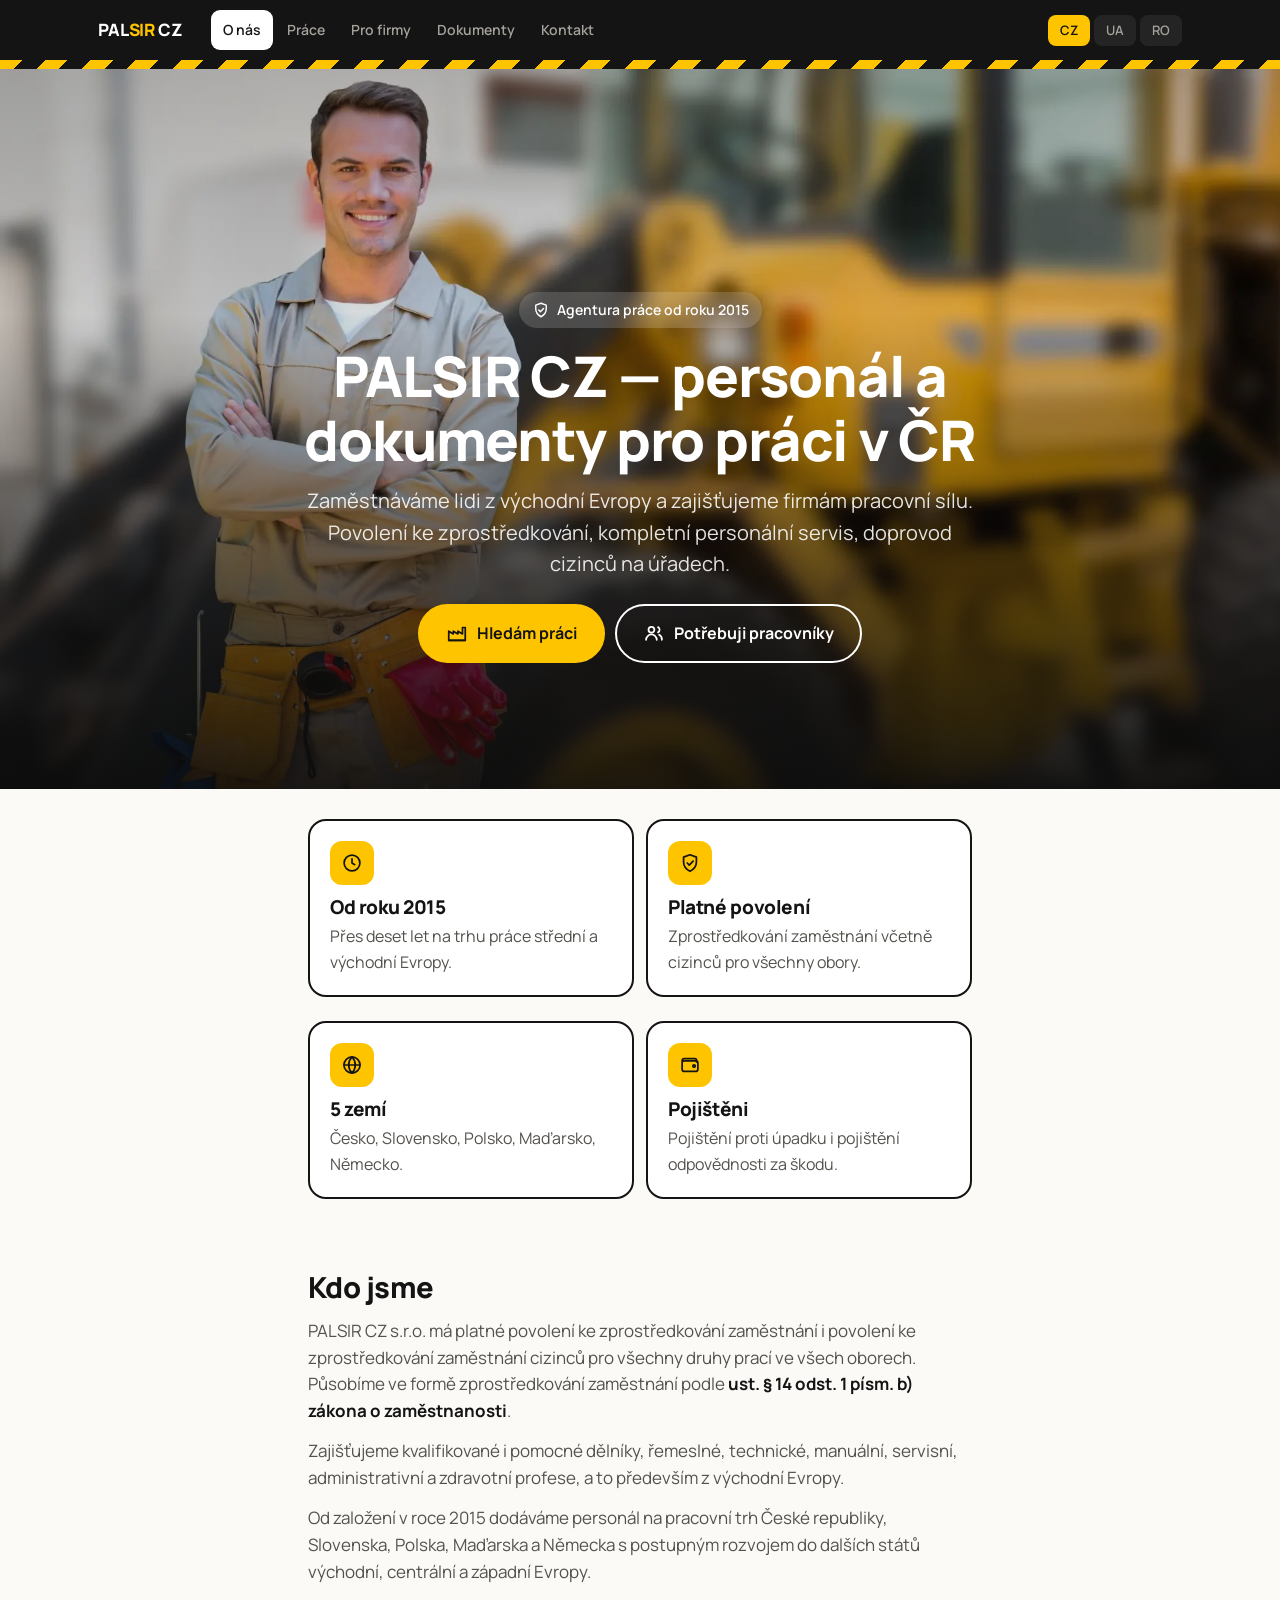
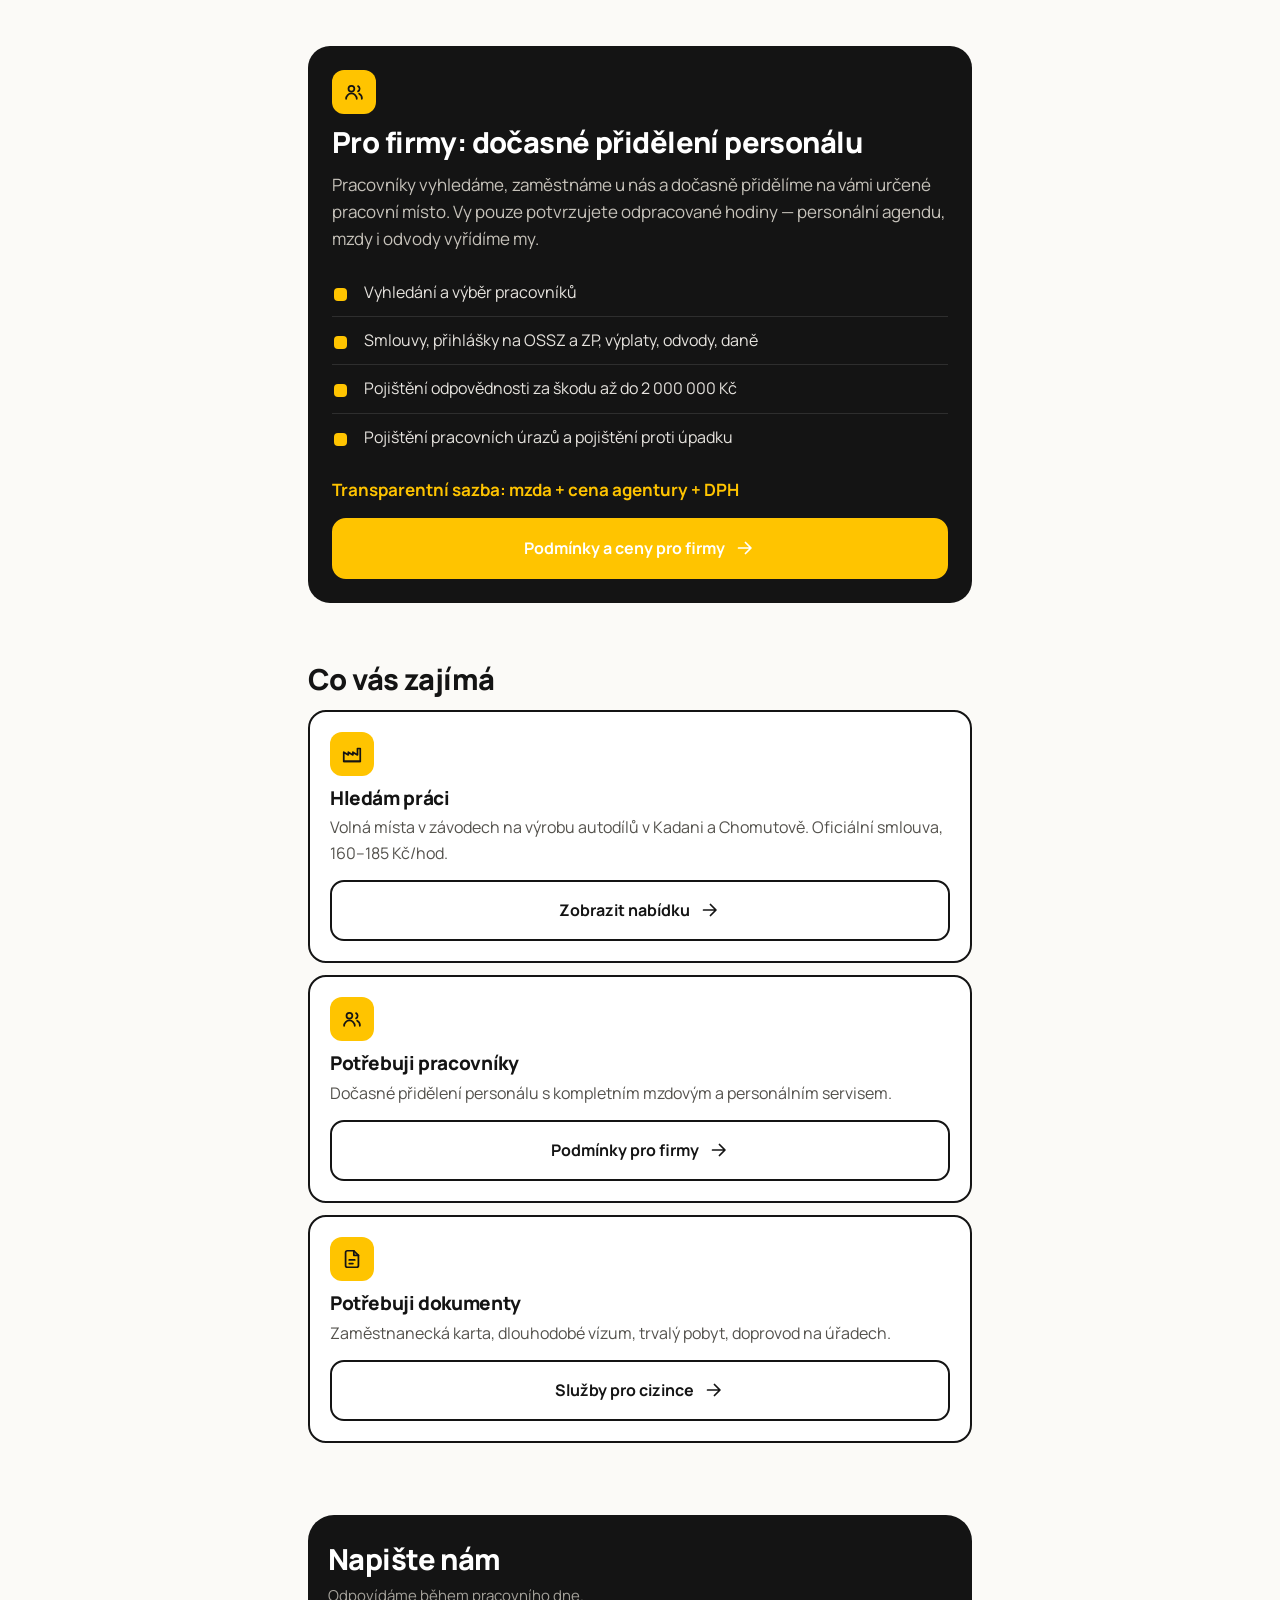
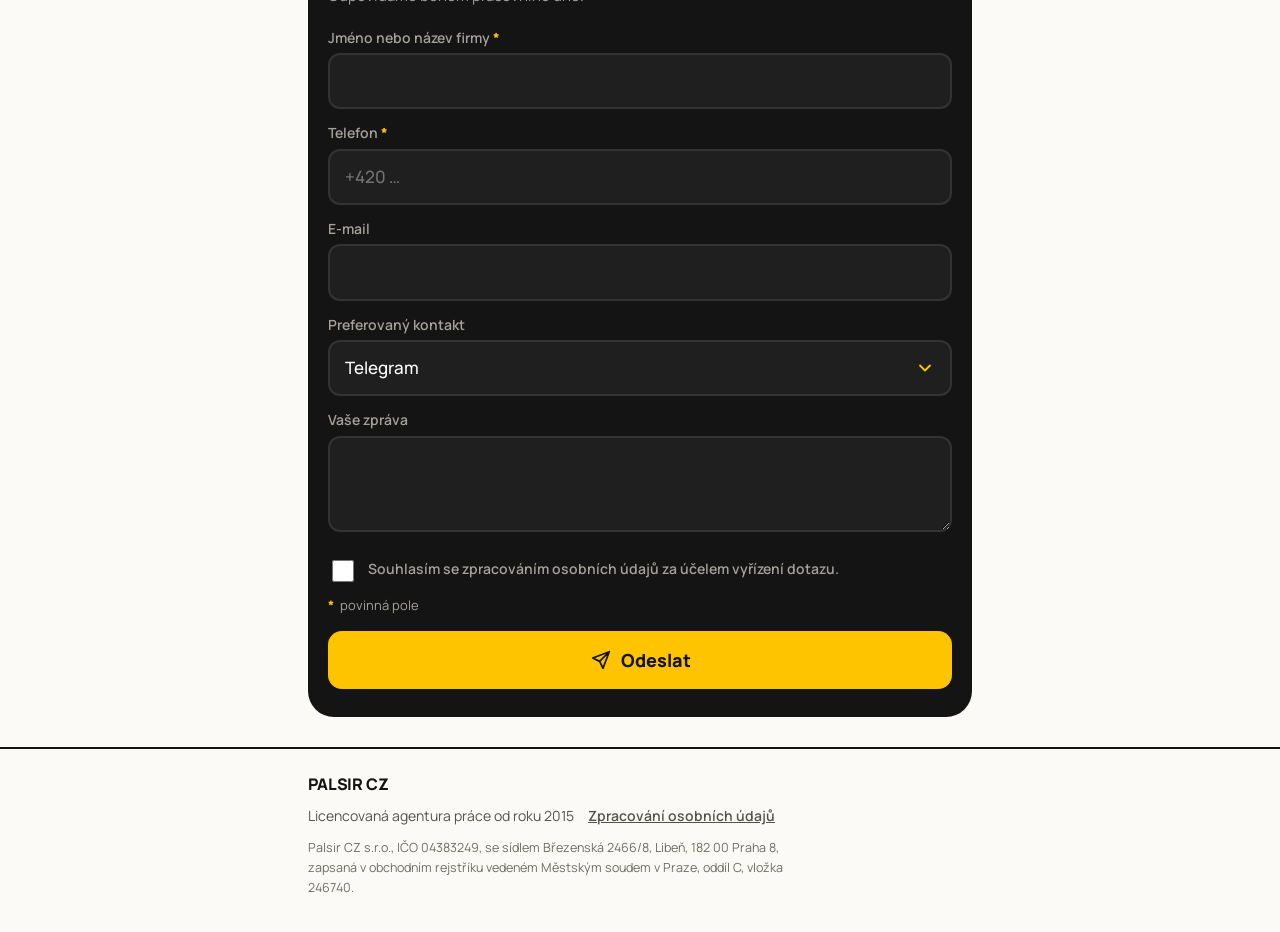
==== commit dd32d3fe: "Add files via upload" ====
--- a/index.html
+++ b/index.html
@@ -73,6 +73,19 @@
 </div></section>
 
 <section><div class="wrap">
+  <div class="dark">
+    <div class="iconbox"><svg class="ic"><use href="#i-users"></use></svg></div>
+    <h2 data-i="firmsTitle"></h2>
+    <p data-i="firmsText"></p>
+    <ul class="ticks on-dark" style="margin-top:16px" data-html="firmsList"></ul>
+    <p style="margin-top:16px;font-weight:700;color:var(--yellow)" data-i="firmsPrice"></p>
+    <div class="btnrow">
+      <a class="btn solid wide" href="firmam.html"><span data-i="firmsCta"></span><svg class="ic"><use href="#i-arrow"></use></svg></a>
+    </div>
+  </div>
+</div></section>
+
+<section><div class="wrap">
   <h2 data-i="whoTitle"></h2>
   <div class="block"><div class="iconbox"><svg class="ic"><use href="#i-factory"></use></svg></div>
     <h3 data-i="w1t"></h3><p data-i="w1d"></p>
@@ -89,12 +102,12 @@
 <div class="wrap"><div data-form id="form"></div></div>
 
 <footer><div class="wrap">
-  <p class="brand">PALSIR CZ<sup>&#8482;</sup> &copy; 2015–2026</p>
+  <p class="brand">PALSIR CZ</p>
   <div class="frow">
     <span data-i="footTagline"></span>
-    <span>IČO 04383249</span>
     <a href="privacy.html" data-i="footPrivacy"></a>
   </div>
+  <p class="flegal" data-i="footLegal"></p>
 </div></footer>
 
 <nav class="dock">
@@ -124,7 +137,12 @@
   "f4d": "Страхування на випадок банкрутства і відповідальності за шкоду.",
   "aboutTitle": "Хто ми",
   "aboutText": "<p>PALSIR CZ s.r.o. — агенція праці з чинним дозволом на посередництво в працевлаштуванні, зокрема іноземців, для всіх видів робіт у всіх галузях. Працюємо у формі посередництва за <b>§ 14 абз. 1 літ. b) Закону про зайнятість</b>.</p>\n<p>Забезпечуємо кваліфікованих і допоміжних робітників, ремісничі, технічні, ручні, сервісні, адміністративні та медичні спеціальності — переважно зі Східної Європи.</p>\n<p>Від заснування у 2015 році постачаємо персонал на ринки праці Чехії, Словаччини, Польщі, Угорщини та Німеччини, поступово розширюючись на інші країни Східної, Центральної та Західної Європи.</p>",
-  "whoTitle": "Що вас цікавить",
+  "firmsTitle": "Компаніям: тимчасове призначення персоналу",
+ "firmsText": "Підбираємо працівників за вашим запитом, оформлюємо їх у себе і направляємо на ваше робоче місце. Ви лише підтверджуєте відпрацьовані години — кадровий облік, зарплати і внески залишаються на нас.",
+ "firmsList": "<li>Пошук і відбір працівників</li><li>Договори, реєстрація в OSSZ і ZP, виплати, податки</li><li>Страхування відповідальності за шкоду до 2 000 000 Kč</li><li>Страхування нещасних випадків і на випадок банкрутства</li>",
+ "firmsPrice": "Прозора ставка: зарплата + ціна агенції + ПДВ",
+ "firmsCta": "Умови та ціни для компаній",
+ "whoTitle": "Що вас цікавить",
   "w1t": "Шукаю роботу",
   "w1d": "Вакансії на заводах автокомпонентів у Кадані та Хомутові. Офіційний договір, 160–185 Kč/год.",
   "w1c": "Переглянути вакансію",
@@ -152,7 +170,12 @@
   "f4d": "Pojištění proti úpadku i pojištění odpovědnosti za škodu.",
   "aboutTitle": "Kdo jsme",
   "aboutText": "<p>PALSIR CZ s.r.o. má platné povolení ke zprostředkování zaměstnání i povolení ke zprostředkování zaměstnání cizinců pro všechny druhy prací ve všech oborech. Působíme ve formě zprostředkování zaměstnání podle <b>ust. § 14 odst. 1 písm. b) zákona o zaměstnanosti</b>.</p>\n<p>Zajišťujeme kvalifikované i pomocné dělníky, řemeslné, technické, manuální, servisní, administrativní a zdravotní profese, a to především z východní Evropy.</p>\n<p>Od založení v roce 2015 dodáváme personál na pracovní trh České republiky, Slovenska, Polska, Maďarska a Německa s postupným rozvojem do dalších států východní, centrální a západní Evropy.</p>",
-  "whoTitle": "Co vás zajímá",
+  "firmsTitle": "Pro firmy: dočasné přidělení personálu",
+ "firmsText": "Pracovníky vyhledáme, zaměstnáme u nás a dočasně přidělíme na vámi určené pracovní místo. Vy pouze potvrzujete odpracované hodiny — personální agendu, mzdy i odvody vyřídíme my.",
+ "firmsList": "<li>Vyhledání a výběr pracovníků</li><li>Smlouvy, přihlášky na OSSZ a ZP, výplaty, odvody, daně</li><li>Pojištění odpovědnosti za škodu až do 2 000 000 Kč</li><li>Pojištění pracovních úrazů a pojištění proti úpadku</li>",
+ "firmsPrice": "Transparentní sazba: mzda + cena agentury + DPH",
+ "firmsCta": "Podmínky a ceny pro firmy",
+ "whoTitle": "Co vás zajímá",
   "w1t": "Hledám práci",
   "w1d": "Volná místa v závodech na výrobu autodílů v Kadani a Chomutově. Oficiální smlouva, 160–185 Kč/hod.",
   "w1c": "Zobrazit nabídku",
@@ -180,7 +203,12 @@
   "f4d": "Asigurare împotriva insolvenței și de răspundere pentru daune.",
   "aboutTitle": "Cine suntem",
   "aboutText": "<p>PALSIR CZ s.r.o. deține licență valabilă de mediere a muncii, inclusiv pentru încadrarea străinilor, pentru toate tipurile de activități din toate domeniile. Activăm în forma medierii muncii conform <b>art. 14 alin. 1 lit. b) din Legea privind ocuparea forței de muncă</b>.</p>\n<p>Asigurăm muncitori calificați și necalificați, meseriași, personal tehnic, manual, de service, administrativ și medical, în principal din Europa de Est.</p>\n<p>De la înființarea în 2015 furnizăm personal pe piețele muncii din Cehia, Slovacia, Polonia, Ungaria și Germania, cu extindere treptată în alte state din Europa de Est, Centrală și de Vest.</p>",
-  "whoTitle": "Ce vă interesează",
+  "firmsTitle": "Pentru companii: detașare temporară de personal",
+ "firmsText": "Recrutăm lucrătorii, îi angajăm la noi și îi repartizăm la locul de muncă stabilit de dumneavoastră. Dumneavoastră doar confirmați orele lucrate — evidența de personal, salariile și contribuțiile rămân la noi.",
+ "firmsList": "<li>Căutarea și selecția lucrătorilor</li><li>Contracte, înscrieri la OSSZ și casele de sănătate, salarii, contribuții</li><li>Asigurare de răspundere pentru daune până la 2 000 000 CZK</li><li>Asigurare pentru accidente de muncă și împotriva insolvenței</li>",
+ "firmsPrice": "Tarif transparent: salariu + comisionul agenției + TVA",
+ "firmsCta": "Condiții și prețuri pentru companii",
+ "whoTitle": "Ce vă interesează",
   "w1t": "Caut de lucru",
   "w1d": "Posturi în fabricile de piese auto din Kadaň și Chomutov. Contract oficial, 160–185 CZK/oră.",
   "w1c": "Vezi oferta",
--- a/style.css
+++ b/style.css
@@ -36,18 +36,19 @@
 
 /* ---------- шапка ---------- */
 .bar{position:sticky;top:0;z-index:60;background:var(--ink);color:#fff}
-.bar .wrap{display:flex;align-items:center;height:60px;gap:12px}
+.bar .wrap{display:flex;align-items:center;height:60px;min-height:60px;gap:12px;max-width:1120px}
 .mark{display:flex;align-items:center;gap:9px;text-decoration:none;
   font-weight:800;font-size:17px;letter-spacing:-.01em;white-space:nowrap}
 .mark em{font-style:normal;color:var(--yellow)}
 .mark img{height:26px;width:auto;display:block}
-.nav-desk{display:none;margin-left:14px;gap:2px}
+.nav-desk{display:none;margin-left:16px;gap:2px;flex-wrap:nowrap;flex:0 1 auto}
 @media(min-width:860px){.nav-desk{display:flex}}
 .nav-desk a{color:#A5A29B;text-decoration:none;font-weight:600;font-size:14px;
   padding:9px 12px;border-radius:9px;white-space:nowrap}
 .nav-desk a:hover{color:#fff;background:#242424}
 .nav-desk a[aria-current="page"]{background:#fff;color:var(--ink)}
-.langs{margin-left:auto;display:flex;gap:4px}
+.langs{margin-left:auto;padding-left:14px;display:flex;gap:4px;flex:0 0 auto}
+.langs button{min-width:42px}
 .langs button{font:600 13px/1 Manrope,sans-serif;background:#242424;color:#A5A29B;border:0;
   padding:9px 11px;border-radius:8px;cursor:pointer}
 .langs button[aria-pressed="true"]{background:var(--yellow);color:var(--ink)}
@@ -86,7 +87,7 @@
 .hero-full::after{content:"";position:absolute;inset:0;pointer-events:none;
   background:linear-gradient(180deg,rgba(12,12,12,.30) 0%,rgba(12,12,12,.14) 34%,
              rgba(12,12,12,.62) 72%,rgba(12,12,12,.92) 100%)}
-.hero-inner{position:relative;z-index:2;max-width:720px;padding:40px 20px 46px;color:#fff}
+.hero-inner{position:relative;z-index:2;max-width:720px;padding:40px 20px 96px;color:#fff}
 .hero-full h1{font-size:clamp(32px,5.6vw,56px);color:#fff;text-wrap:balance}
 .hero-full .hlead{margin-top:14px;font-size:clamp(16px,2.1vw,20px);
   color:rgba(255,255,255,.88);text-wrap:pretty}
@@ -95,20 +96,22 @@
 .hbtns .btn{border-radius:999px;padding:15px 26px;border-color:#fff;color:#fff}
 .hbtns .btn.solid{border-color:var(--yellow);color:var(--ink)}
 .hbtns .btn.ghost:hover{background:#fff;color:var(--ink)}
-/* до 860px текст не накладається на фото, а стоїть під ним */
+/* до 860px: фігура біля лівого краю, текст на затемненій правій частині */
 @media(max-width:859px){
-  .hero-full{display:block;min-height:0;background:var(--ink)}
-  .hero-full::after{display:none}
-  .hero-full picture{position:static;display:block;line-height:0}
-  .hero-full img{height:auto;aspect-ratio:2/1;object-position:center}
-  .hero-inner{max-width:none;padding:22px 18px 28px}
-  .hero-full h1{font-size:clamp(27px,7.4vw,36px)}
-  .hero-full .hlead{font-size:16px;color:rgba(255,255,255,.82)}
-  .hero-full .tag{background:#242424;backdrop-filter:none}
-  .hbtns{margin-top:20px}
+  .hero-full{align-items:center;min-height:min(88vh,700px)}
+  .hero-full img{object-position:34% center}
+  .hero-full::after{background:
+     linear-gradient(180deg,rgba(14,14,14,.55) 0%,rgba(14,14,14,.26) 22%,
+       rgba(14,14,14,.22) 62%,rgba(14,14,14,.62) 88%,rgba(14,14,14,.90) 100%),
+     linear-gradient(90deg,rgba(14,14,14,.04) 0%,rgba(14,14,14,.22) 26%,
+       rgba(14,14,14,.72) 58%,rgba(14,14,14,.82) 100%)}
+  .hero-inner{padding:24px 18px 96px;text-align:right}
+  .hero-full h1{font-size:clamp(26px,7vw,34px)}
+  .hero-full .hlead{font-size:15.5px;color:rgba(255,255,255,.86)}
+  .hero-full .tag{background:rgba(255,255,255,.16)}
+  .hbtns{margin-top:18px;justify-content:flex-end}
   .hbtns .btn{flex:1 1 100%}
 }
-
 
 /* ---------- типографіка ---------- */
 header{padding:34px 0 4px}
@@ -194,6 +197,10 @@
 .btn.solid:hover{background:var(--yellow-deep);border-color:var(--yellow-deep)}
 .btn.ghost:hover{background:var(--ink);color:#fff}
 .btn.wide{grid-column:1/-1}
+@media(max-width:520px){
+  .btnrow{grid-template-columns:1fr}
+  .btn{white-space:nowrap}
+}
 .dark .btn.ghost{border-color:#fff;color:#fff}
 .dark .btn.ghost:hover{background:#fff;color:var(--ink)}
 
@@ -271,7 +278,7 @@
 .info .ic{color:var(--ink);margin-top:2px}
 .info .k{display:block;font-size:13px;font-weight:700;color:var(--body)}
 .info .val{display:block;font-size:17px;font-weight:800;margin-top:2px;line-height:1.35}
-.info .val small{display:block;font-size:15px;font-weight:600;color:var(--body);margin-top:2px}
+.info .val small{display:block;font-size:14px;font-weight:600;color:var(--body);margin-top:3px;line-height:1.4}
 .info .val.num{font-variant-numeric:tabular-nums;letter-spacing:.01em}
 .info .lic{grid-column:1/-1;display:flex;gap:12px;align-items:flex-start;
   background:var(--yellow);border-radius:16px;padding:14px 16px}
@@ -291,8 +298,8 @@
 footer{border-top:2px solid var(--line);margin-top:26px;padding:22px 0 34px;
   color:var(--body);font-size:14px;line-height:1.7}
 footer .brand{font-weight:800;color:var(--ink);font-size:16px;letter-spacing:-.01em}
-footer .brand sup{font-size:.6em;font-weight:700;vertical-align:super}
 footer .frow{display:flex;flex-wrap:wrap;gap:6px 14px;align-items:baseline;margin-top:6px}
+footer .flegal{margin-top:10px;font-size:12.5px;line-height:1.6;color:#6E6C66;max-width:62ch}
 footer a{font-weight:600}
 .dock{position:fixed;left:0;right:0;bottom:0;z-index:50;background:var(--ink);
   padding:11px 14px calc(11px + env(safe-area-inset-bottom));display:flex;gap:9px}
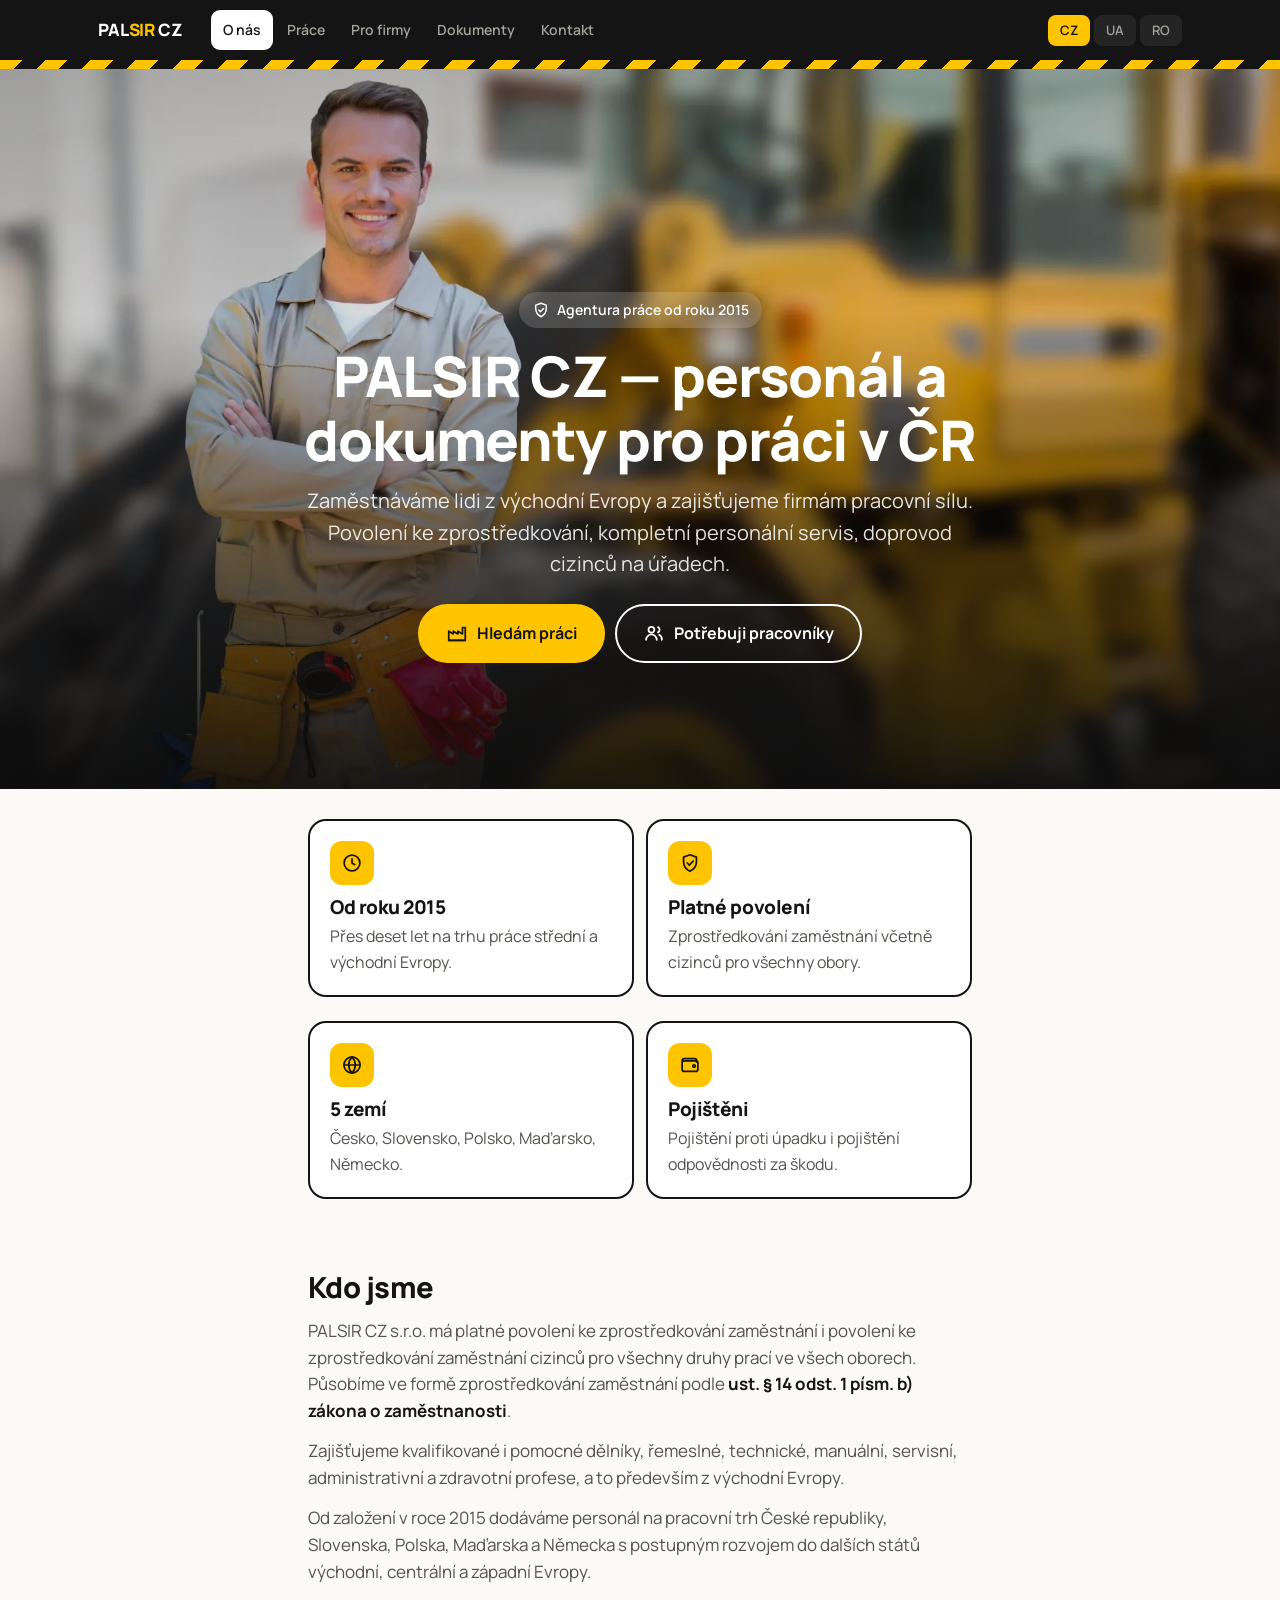
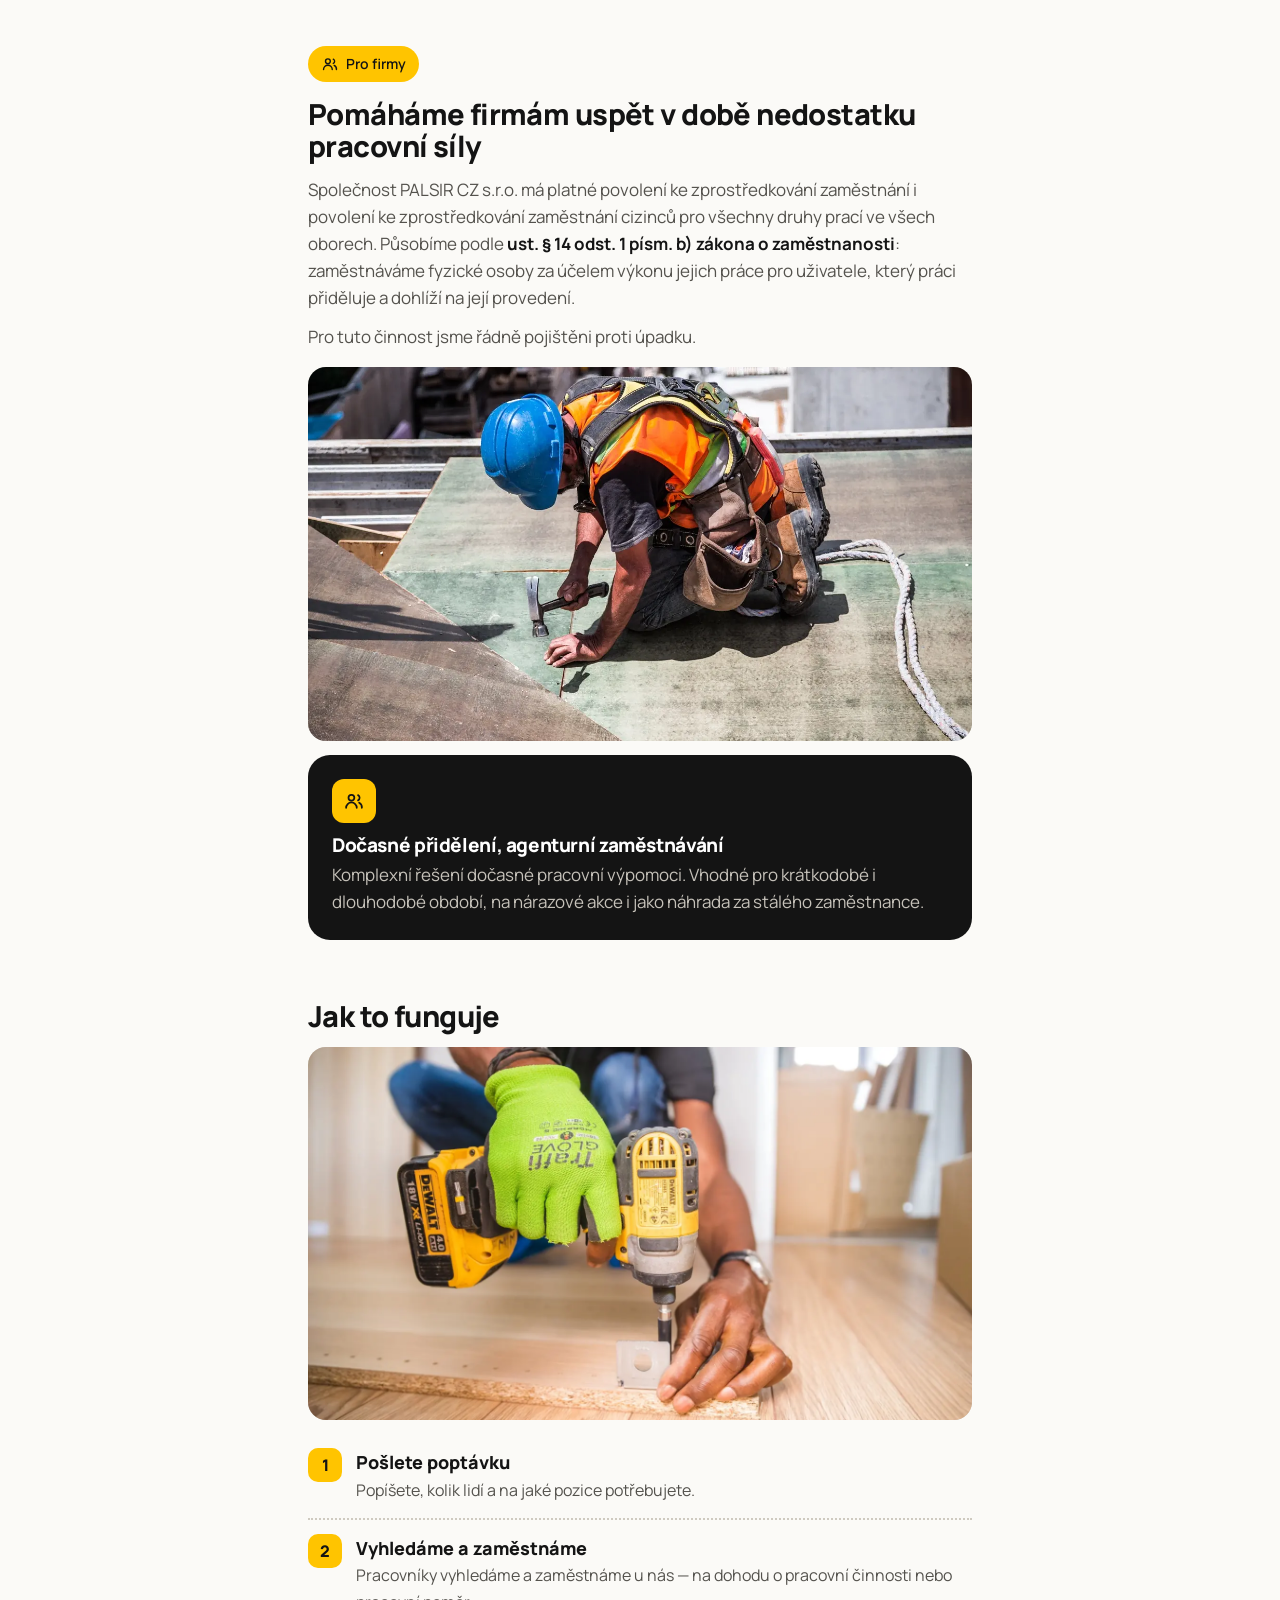
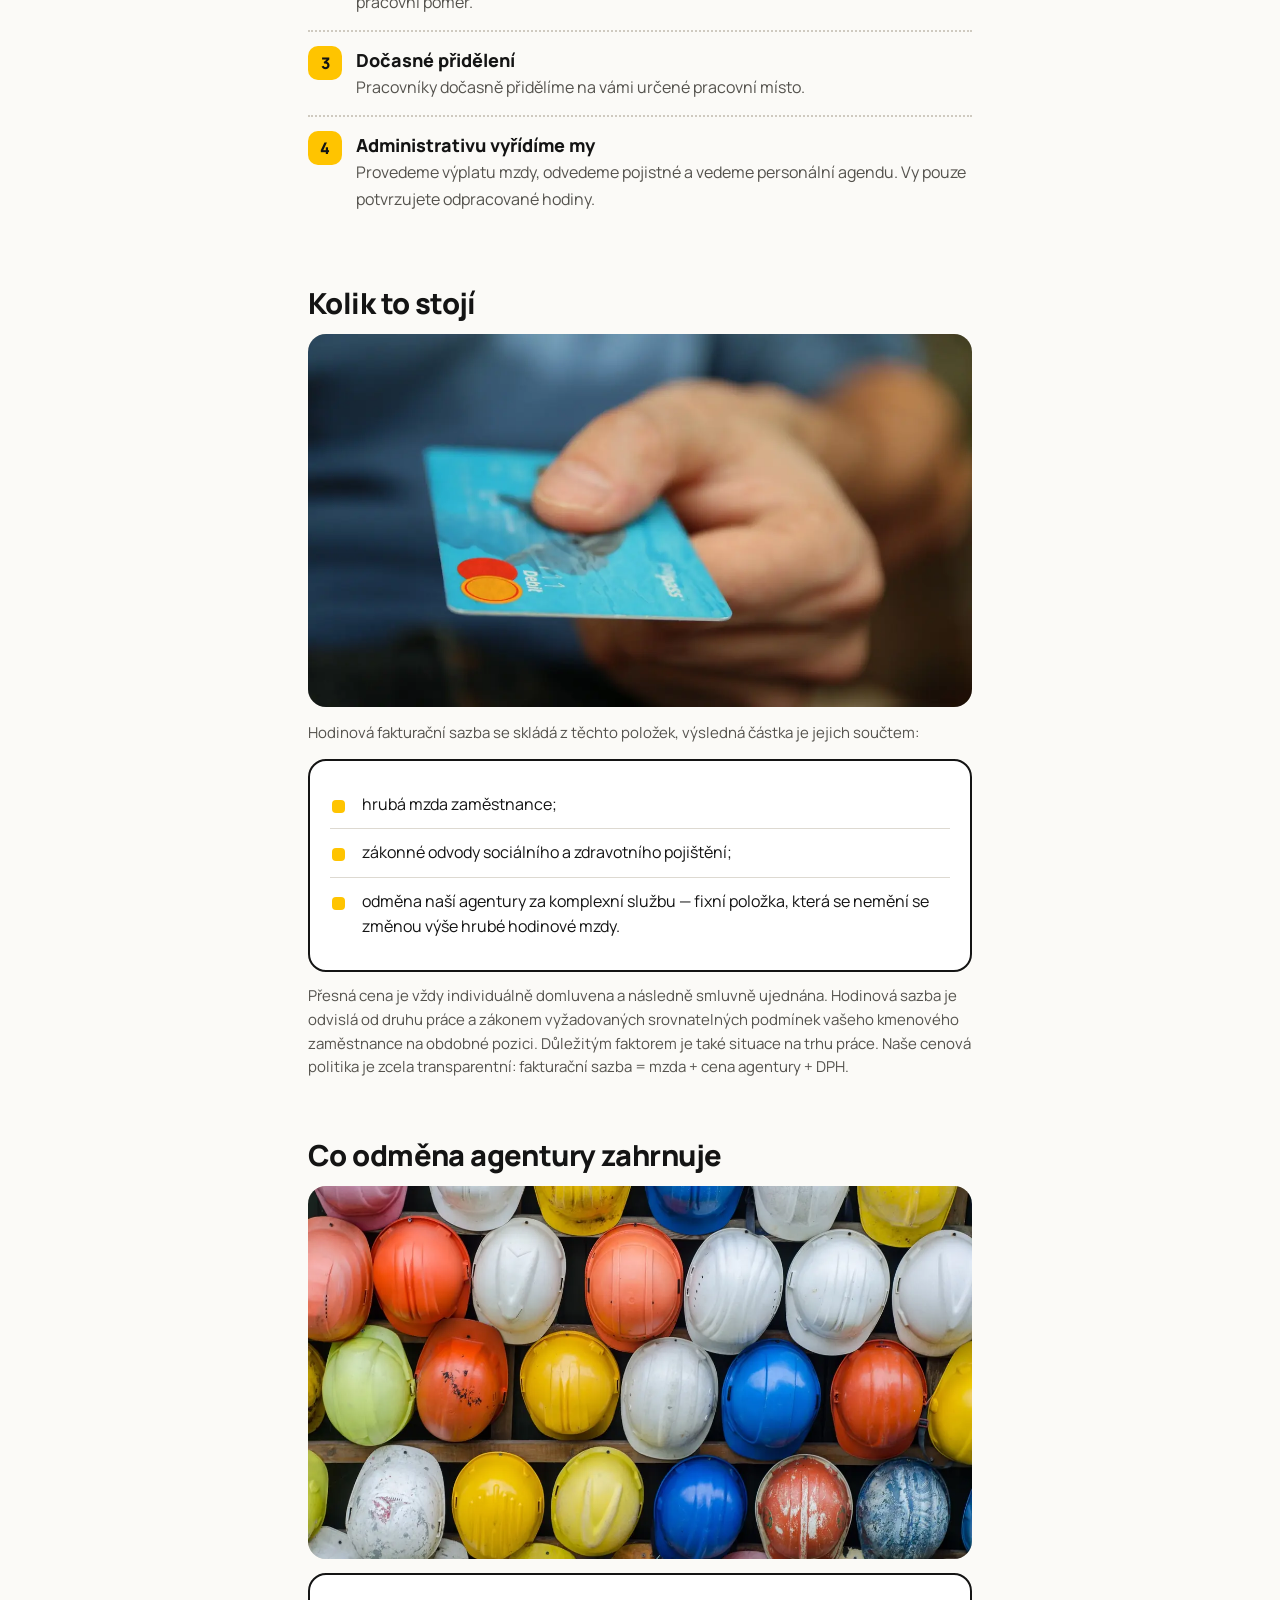
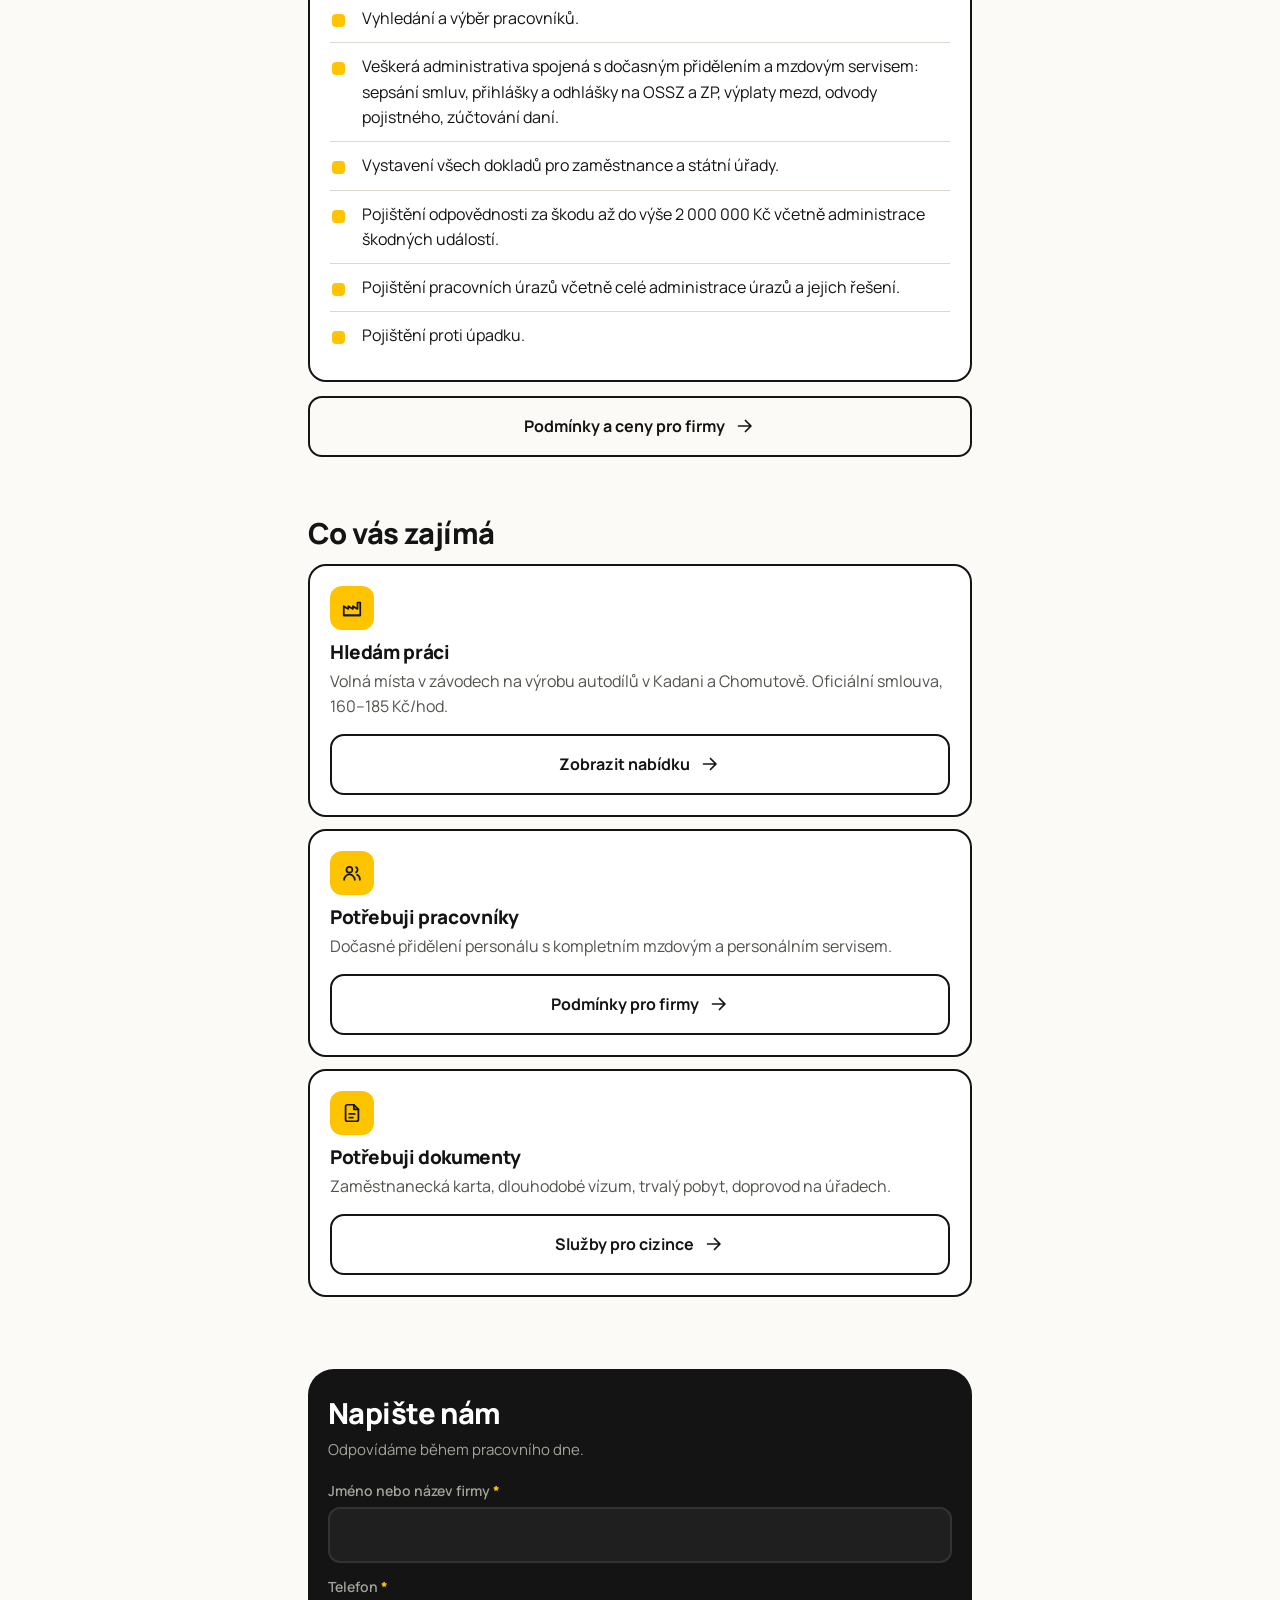
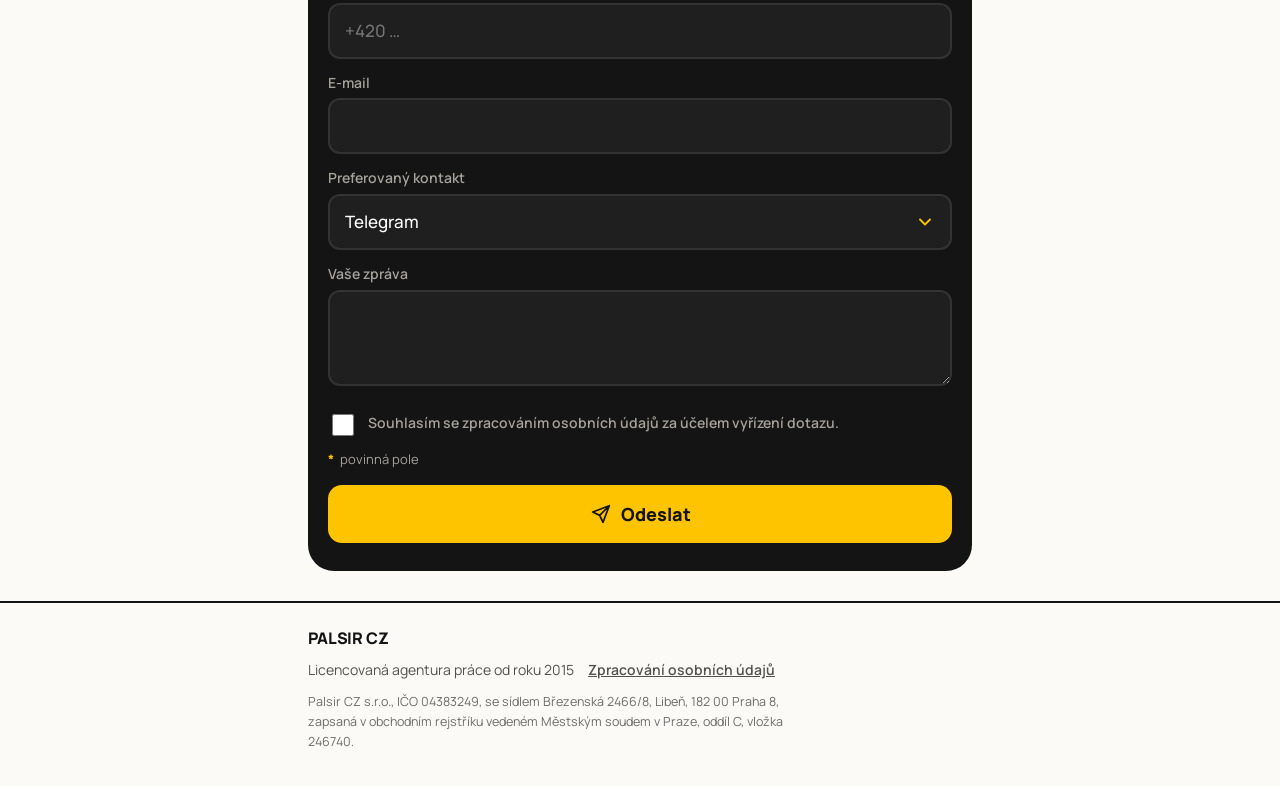
==== commit 4088bd20: "Add files via upload" ====
--- a/index.html
+++ b/index.html
@@ -73,15 +73,56 @@
 </div></section>
 
 <section><div class="wrap">
+  <span class="tag"><svg class="ic sm"><use href="#i-users"></use></svg><span data-i="firmsTag"></span></span>
+  <h2 data-i="fm_h1"></h2>
+  <div class="prose" style="margin:14px 0 16px" data-html="fm_intro"></div>
+
+  <div class="figure"><picture>
+      <source srcset="img/foto-prideleni.webp" type="image/webp">
+      <img src="img/foto-prideleni.jpg" data-alt="fm_img1" alt="" loading="lazy">
+    </picture></div>
+
   <div class="dark">
     <div class="iconbox"><svg class="ic"><use href="#i-users"></use></svg></div>
-    <h2 data-i="firmsTitle"></h2>
-    <p data-i="firmsText"></p>
-    <ul class="ticks on-dark" style="margin-top:16px" data-html="firmsList"></ul>
-    <p style="margin-top:16px;font-weight:700;color:var(--yellow)" data-i="firmsPrice"></p>
-    <div class="btnrow">
-      <a class="btn solid wide" href="firmam.html"><span data-i="firmsCta"></span><svg class="ic"><use href="#i-arrow"></use></svg></a>
-    </div>
+    <h3 data-i="fm_tempTitle"></h3>
+    <p data-i="fm_tempText"></p>
+  </div>
+</div></section>
+
+<section><div class="wrap">
+  <h2 data-i="fm_howTitle"></h2>
+  <div class="figure"><picture>
+      <source srcset="img/foto-jaktofunguje.webp" type="image/webp">
+      <img src="img/foto-jaktofunguje.jpg" data-alt="fm_img2" alt="" loading="lazy">
+    </picture></div>
+  <ol class="steps">
+    <li><div><b data-i="fm_s1t"></b><span data-i="fm_s1d"></span></div></li>
+    <li><div><b data-i="fm_s2t"></b><span data-i="fm_s2d"></span></div></li>
+    <li><div><b data-i="fm_s3t"></b><span data-i="fm_s3d"></span></div></li>
+    <li><div><b data-i="fm_s4t"></b><span data-i="fm_s4d"></span></div></li>
+  </ol>
+</div></section>
+
+<section><div class="wrap">
+  <h2 data-i="fm_priceTitle"></h2>
+  <div class="figure"><picture>
+      <source srcset="img/foto-cena.webp" type="image/webp">
+      <img src="img/foto-cena.jpg" data-alt="fm_img3" alt="" loading="lazy">
+    </picture></div>
+  <p class="note" style="margin-bottom:14px" data-i="fm_priceIntro"></p>
+  <div class="block"><ul class="ticks" data-html="fm_priceList"></ul></div>
+  <p class="note" data-i="fm_priceNote"></p>
+</div></section>
+
+<section><div class="wrap">
+  <h2 data-i="fm_inclTitle"></h2>
+  <div class="figure"><picture>
+      <source srcset="img/foto-odmena.webp" type="image/webp">
+      <img src="img/foto-odmena.jpg" data-alt="fm_img4" alt="" loading="lazy">
+    </picture></div>
+  <div class="block"><ul class="ticks" data-html="fm_inclList"></ul></div>
+  <div class="btnrow">
+    <a class="btn ghost wide" href="firmam.html"><span data-i="firmsCta"></span><svg class="ic"><use href="#i-arrow"></use></svg></a>
   </div>
 </div></section>
 
@@ -137,12 +178,9 @@
   "f4d": "Страхування на випадок банкрутства і відповідальності за шкоду.",
   "aboutTitle": "Хто ми",
   "aboutText": "<p>PALSIR CZ s.r.o. — агенція праці з чинним дозволом на посередництво в працевлаштуванні, зокрема іноземців, для всіх видів робіт у всіх галузях. Працюємо у формі посередництва за <b>§ 14 абз. 1 літ. b) Закону про зайнятість</b>.</p>\n<p>Забезпечуємо кваліфікованих і допоміжних робітників, ремісничі, технічні, ручні, сервісні, адміністративні та медичні спеціальності — переважно зі Східної Європи.</p>\n<p>Від заснування у 2015 році постачаємо персонал на ринки праці Чехії, Словаччини, Польщі, Угорщини та Німеччини, поступово розширюючись на інші країни Східної, Центральної та Західної Європи.</p>",
-  "firmsTitle": "Компаніям: тимчасове призначення персоналу",
- "firmsText": "Підбираємо працівників за вашим запитом, оформлюємо їх у себе і направляємо на ваше робоче місце. Ви лише підтверджуєте відпрацьовані години — кадровий облік, зарплати і внески залишаються на нас.",
- "firmsList": "<li>Пошук і відбір працівників</li><li>Договори, реєстрація в OSSZ і ZP, виплати, податки</li><li>Страхування відповідальності за шкоду до 2 000 000 Kč</li><li>Страхування нещасних випадків і на випадок банкрутства</li>",
- "firmsPrice": "Прозора ставка: зарплата + ціна агенції + ПДВ",
- "firmsCta": "Умови та ціни для компаній",
- "whoTitle": "Що вас цікавить",
+  "firmsTag": "Для компаній",
+  "firmsCta": "Умови та ціни для компаній",
+  "whoTitle": "Що вас цікавить",
   "w1t": "Шукаю роботу",
   "w1d": "Вакансії на заводах автокомпонентів у Кадані та Хомутові. Офіційний договір, 160–185 Kč/год.",
   "w1c": "Переглянути вакансію",
@@ -151,7 +189,30 @@
   "w2c": "Умови для компаній",
   "w3t": "Потрібні документи",
   "w3d": "Робоча карта, довгострокова віза, постійне проживання, супровід в органах.",
-  "w3c": "Послуги для іноземців"
+  "w3c": "Послуги для іноземців",
+  "fm_tempTitle": "Тимчасове призначення персоналу",
+  "fm_tempText": "Комплексне рішення тимчасової робочої допомоги. Підходить і для коротких пікових періодів, і для довгострокової співпраці, і для заміни постійного працівника.",
+  "fm_howTitle": "Як це працює",
+  "fm_s1t": "Ви надсилаєте запит",
+  "fm_s1d": "Описуєте, скільки людей і на які позиції потрібно.",
+  "fm_s2t": "Ми знаходимо і оформлюємо",
+  "fm_s2d": "Підбираємо працівників і працевлаштовуємо їх у себе — за DPČ або трудовим договором.",
+  "fm_s3t": "Тимчасове призначення",
+  "fm_s3d": "Направляємо працівників на визначене вами робоче місце.",
+  "fm_s4t": "Уся адміністрація на нас",
+  "fm_s4d": "Виплачуємо зарплату, сплачуємо внески, ведемо кадровий облік. Ви лише підтверджуєте відпрацьовані години.",
+  "fm_priceTitle": "Скільки це коштує",
+  "fm_priceIntro": "Погодинна фактураційна ставка складається з таких позицій, кінцева сума — їхній підсумок:",
+  "fm_priceList": "<li>брутто-зарплата працівника;</li>\n<li>законні внески на соціальне і медичне страхування;</li>\n<li>винагорода агенції за комплексну послугу — фіксована позиція, яка не змінюється разом зі зміною погодинної зарплати.</li>",
+  "fm_priceNote": "Точна ціна завжди узгоджується індивідуально і фіксується договором. Ставка залежить від виду роботи та передбачених законом порівнянних умов вашого штатного працівника на аналогічній позиції, а також від ситуації на ринку праці. Цінова політика повністю прозора: фактураційна ставка = зарплата + ціна агенції + ПДВ.",
+  "fm_inclTitle": "Що входить у винагороду агенції",
+  "fm_inclList": "<li>Пошук і відбір працівників.</li>\n<li>Уся адміністрація тимчасового призначення і зарплатний сервіс: договори, реєстрація і зняття з обліку в OSSZ і ZP, виплата зарплат, внески, розрахунок податків.</li>\n<li>Видача всіх документів для працівників і державних органів.</li>\n<li>Страхування відповідальності за шкоду до 2 000 000 Kč, включно з адмініструванням страхових випадків.</li>\n<li>Страхування нещасних випадків на виробництві, включно з повним адмініструванням.</li>\n<li>Страхування на випадок банкрутства.</li>",
+  "fm_img1": "Робітник на будівельному майданчику",
+  "fm_img2": "Монтажні роботи з електроінструментом",
+  "fm_img3": "Оплата послуг",
+  "fm_img4": "Захисні каски на складі",
+  "fm_intro": "<p>PALSIR CZ s.r.o. — агенція праці з чинною ліцензією на посередництво в працевлаштуванні, зокрема іноземців, для всіх видів робіт у всіх галузях. Працюємо за <b>§ 14 абз. 1 літ. b) Закону про зайнятість</b>: працевлаштовуємо людей для виконання роботи в користувача, який розподіляє роботу і наглядає за її виконанням.</p>\n<p>Для цієї діяльності ми належним чином застраховані на випадок банкрутства.</p>",
+  "fm_h1": "Допомагаємо компаніям працювати, коли бракує робочих рук"
  },
  "cs": {
   "tag": "Agentura práce od roku 2015",
@@ -170,12 +231,9 @@
   "f4d": "Pojištění proti úpadku i pojištění odpovědnosti za škodu.",
   "aboutTitle": "Kdo jsme",
   "aboutText": "<p>PALSIR CZ s.r.o. má platné povolení ke zprostředkování zaměstnání i povolení ke zprostředkování zaměstnání cizinců pro všechny druhy prací ve všech oborech. Působíme ve formě zprostředkování zaměstnání podle <b>ust. § 14 odst. 1 písm. b) zákona o zaměstnanosti</b>.</p>\n<p>Zajišťujeme kvalifikované i pomocné dělníky, řemeslné, technické, manuální, servisní, administrativní a zdravotní profese, a to především z východní Evropy.</p>\n<p>Od založení v roce 2015 dodáváme personál na pracovní trh České republiky, Slovenska, Polska, Maďarska a Německa s postupným rozvojem do dalších států východní, centrální a západní Evropy.</p>",
-  "firmsTitle": "Pro firmy: dočasné přidělení personálu",
- "firmsText": "Pracovníky vyhledáme, zaměstnáme u nás a dočasně přidělíme na vámi určené pracovní místo. Vy pouze potvrzujete odpracované hodiny — personální agendu, mzdy i odvody vyřídíme my.",
- "firmsList": "<li>Vyhledání a výběr pracovníků</li><li>Smlouvy, přihlášky na OSSZ a ZP, výplaty, odvody, daně</li><li>Pojištění odpovědnosti za škodu až do 2 000 000 Kč</li><li>Pojištění pracovních úrazů a pojištění proti úpadku</li>",
- "firmsPrice": "Transparentní sazba: mzda + cena agentury + DPH",
- "firmsCta": "Podmínky a ceny pro firmy",
- "whoTitle": "Co vás zajímá",
+  "firmsTag": "Pro firmy",
+  "firmsCta": "Podmínky a ceny pro firmy",
+  "whoTitle": "Co vás zajímá",
   "w1t": "Hledám práci",
   "w1d": "Volná místa v závodech na výrobu autodílů v Kadani a Chomutově. Oficiální smlouva, 160–185 Kč/hod.",
   "w1c": "Zobrazit nabídku",
@@ -184,7 +242,30 @@
   "w2c": "Podmínky pro firmy",
   "w3t": "Potřebuji dokumenty",
   "w3d": "Zaměstnanecká karta, dlouhodobé vízum, trvalý pobyt, doprovod na úřadech.",
-  "w3c": "Služby pro cizince"
+  "w3c": "Služby pro cizince",
+  "fm_tempTitle": "Dočasné přidělení, agenturní zaměstnávání",
+  "fm_tempText": "Komplexní řešení dočasné pracovní výpomoci. Vhodné pro krátkodobé i dlouhodobé období, na nárazové akce i jako náhrada za stálého zaměstnance.",
+  "fm_howTitle": "Jak to funguje",
+  "fm_s1t": "Pošlete poptávku",
+  "fm_s1d": "Popíšete, kolik lidí a na jaké pozice potřebujete.",
+  "fm_s2t": "Vyhledáme a zaměstnáme",
+  "fm_s2d": "Pracovníky vyhledáme a zaměstnáme u nás — na dohodu o pracovní činnosti nebo pracovní poměr.",
+  "fm_s3t": "Dočasné přidělení",
+  "fm_s3d": "Pracovníky dočasně přidělíme na vámi určené pracovní místo.",
+  "fm_s4t": "Administrativu vyřídíme my",
+  "fm_s4d": "Provedeme výplatu mzdy, odvedeme pojistné a vedeme personální agendu. Vy pouze potvrzujete odpracované hodiny.",
+  "fm_priceTitle": "Kolik to stojí",
+  "fm_priceIntro": "Hodinová fakturační sazba se skládá z těchto položek, výsledná částka je jejich součtem:",
+  "fm_priceList": "<li>hrubá mzda zaměstnance;</li>\n<li>zákonné odvody sociálního a zdravotního pojištění;</li>\n<li>odměna naší agentury za komplexní službu — fixní položka, která se nemění se změnou výše hrubé hodinové mzdy.</li>",
+  "fm_priceNote": "Přesná cena je vždy individuálně domluvena a následně smluvně ujednána. Hodinová sazba je odvislá od druhu práce a zákonem vyžadovaných srovnatelných podmínek vašeho kmenového zaměstnance na obdobné pozici. Důležitým faktorem je také situace na trhu práce. Naše cenová politika je zcela transparentní: fakturační sazba = mzda + cena agentury + DPH.",
+  "fm_inclTitle": "Co odměna agentury zahrnuje",
+  "fm_inclList": "<li>Vyhledání a výběr pracovníků.</li>\n<li>Veškerá administrativa spojená s dočasným přidělením a mzdovým servisem: sepsání smluv, přihlášky a odhlášky na OSSZ a ZP, výplaty mezd, odvody pojistného, zúčtování daní.</li>\n<li>Vystavení všech dokladů pro zaměstnance a státní úřady.</li>\n<li>Pojištění odpovědnosti za škodu až do výše 2 000 000 Kč včetně administrace škodných událostí.</li>\n<li>Pojištění pracovních úrazů včetně celé administrace úrazů a jejich řešení.</li>\n<li>Pojištění proti úpadku.</li>",
+  "fm_img1": "Pracovník na stavbě",
+  "fm_img2": "Montážní práce s elektrickým nářadím",
+  "fm_img3": "Platba za služby",
+  "fm_img4": "Ochranné přilby ve skladu",
+  "fm_intro": "<p>Společnost PALSIR CZ s.r.o. má platné povolení ke zprostředkování zaměstnání i povolení ke zprostředkování zaměstnání cizinců pro všechny druhy prací ve všech oborech. Působíme podle <b>ust. § 14 odst. 1 písm. b) zákona o zaměstnanosti</b>: zaměstnáváme fyzické osoby za účelem výkonu jejich práce pro uživatele, který práci přiděluje a dohlíží na její provedení.</p>\n<p>Pro tuto činnost jsme řádně pojištěni proti úpadku.</p>",
+  "fm_h1": "Pomáháme firmám uspět v době nedostatku pracovní síly"
  },
  "ro": {
   "tag": "Agenție de muncă din 2015",
@@ -203,12 +284,9 @@
   "f4d": "Asigurare împotriva insolvenței și de răspundere pentru daune.",
   "aboutTitle": "Cine suntem",
   "aboutText": "<p>PALSIR CZ s.r.o. deține licență valabilă de mediere a muncii, inclusiv pentru încadrarea străinilor, pentru toate tipurile de activități din toate domeniile. Activăm în forma medierii muncii conform <b>art. 14 alin. 1 lit. b) din Legea privind ocuparea forței de muncă</b>.</p>\n<p>Asigurăm muncitori calificați și necalificați, meseriași, personal tehnic, manual, de service, administrativ și medical, în principal din Europa de Est.</p>\n<p>De la înființarea în 2015 furnizăm personal pe piețele muncii din Cehia, Slovacia, Polonia, Ungaria și Germania, cu extindere treptată în alte state din Europa de Est, Centrală și de Vest.</p>",
-  "firmsTitle": "Pentru companii: detașare temporară de personal",
- "firmsText": "Recrutăm lucrătorii, îi angajăm la noi și îi repartizăm la locul de muncă stabilit de dumneavoastră. Dumneavoastră doar confirmați orele lucrate — evidența de personal, salariile și contribuțiile rămân la noi.",
- "firmsList": "<li>Căutarea și selecția lucrătorilor</li><li>Contracte, înscrieri la OSSZ și casele de sănătate, salarii, contribuții</li><li>Asigurare de răspundere pentru daune până la 2 000 000 CZK</li><li>Asigurare pentru accidente de muncă și împotriva insolvenței</li>",
- "firmsPrice": "Tarif transparent: salariu + comisionul agenției + TVA",
- "firmsCta": "Condiții și prețuri pentru companii",
- "whoTitle": "Ce vă interesează",
+  "firmsTag": "Pentru companii",
+  "firmsCta": "Condiții și prețuri pentru companii",
+  "whoTitle": "Ce vă interesează",
   "w1t": "Caut de lucru",
   "w1d": "Posturi în fabricile de piese auto din Kadaň și Chomutov. Contract oficial, 160–185 CZK/oră.",
   "w1c": "Vezi oferta",
@@ -217,7 +295,30 @@
   "w2c": "Condiții pentru companii",
   "w3t": "Am nevoie de documente",
   "w3d": "Card de angajare, viză de lungă ședere, rezidență permanentă, asistență la autorități.",
-  "w3c": "Servicii pentru străini"
+  "w3c": "Servicii pentru străini",
+  "fm_tempTitle": "Detașare temporară de personal",
+  "fm_tempText": "Soluție completă de forță de muncă temporară. Potrivită atât pentru perioade scurte de vârf, cât și pentru colaborare de durată sau înlocuirea unui angajat permanent.",
+  "fm_howTitle": "Cum funcționează",
+  "fm_s1t": "Trimiteți solicitarea",
+  "fm_s1d": "Descrieți de câți oameni și pentru ce posturi aveți nevoie.",
+  "fm_s2t": "Recrutăm și angajăm",
+  "fm_s2d": "Găsim lucrătorii și îi angajăm la noi — prin contract de activitate sau contract de muncă.",
+  "fm_s3t": "Detașare temporară",
+  "fm_s3d": "Repartizăm lucrătorii la locul de muncă stabilit de dumneavoastră.",
+  "fm_s4t": "Administrația rămâne la noi",
+  "fm_s4d": "Plătim salariile, virăm contribuțiile și ținem evidența de personal. Dumneavoastră doar confirmați orele lucrate.",
+  "fm_priceTitle": "Cât costă",
+  "fm_priceIntro": "Tariful orar de facturare se compune din următoarele elemente, suma finală fiind totalul acestora:",
+  "fm_priceList": "<li>salariul brut al angajatului;</li>\n<li>contribuțiile legale de asigurări sociale și de sănătate;</li>\n<li>comisionul agenției pentru serviciul complet — element fix, care nu se modifică odată cu salariul orar brut.</li>",
+  "fm_priceNote": "Prețul exact se stabilește întotdeauna individual și se consfințește prin contract. Tariful orar depinde de tipul muncii și de condițiile comparabile, cerute de lege, ale angajaților dumneavoastră permanenți pe posturi similare, precum și de situația pieței muncii. Politica noastră de prețuri este complet transparentă: tarif de facturare = salariu + comisionul agenției + TVA.",
+  "fm_inclTitle": "Ce include comisionul agenției",
+  "fm_inclList": "<li>Căutarea și selecția lucrătorilor.</li>\n<li>Întreaga administrație legată de detașarea temporară și de serviciul salarial: contracte, înscrieri și radieri la OSSZ și casele de sănătate, plata salariilor, contribuții, decontarea impozitelor.</li>\n<li>Emiterea tuturor documentelor pentru angajați și pentru autorități.</li>\n<li>Asigurare de răspundere pentru daune până la 2 000 000 CZK, inclusiv administrarea evenimentelor.</li>\n<li>Asigurare pentru accidente de muncă, inclusiv administrarea completă a acestora.</li>\n<li>Asigurare împotriva insolvenței.</li>",
+  "fm_img1": "Lucrător pe șantier",
+  "fm_img2": "Lucrări de montaj cu unelte electrice",
+  "fm_img3": "Plata serviciilor",
+  "fm_img4": "Căști de protecție în depozit",
+  "fm_intro": "<p>PALSIR CZ s.r.o. deține licență valabilă de mediere a muncii, inclusiv pentru încadrarea străinilor, pentru toate tipurile de activități din toate domeniile. Activăm conform <b>art. 14 alin. 1 lit. b) din Legea privind ocuparea forței de muncă</b>: angajăm persoane fizice pentru prestarea muncii la un utilizator, care repartizează munca și supraveghează executarea acesteia.</p>\n<p>Pentru această activitate suntem asigurați împotriva insolvenței.</p>",
+  "fm_h1": "Ajutăm companiile să funcționeze când lipsește forța de muncă"
  }
 };
 buildPage(PAGE, {title:"h1"});
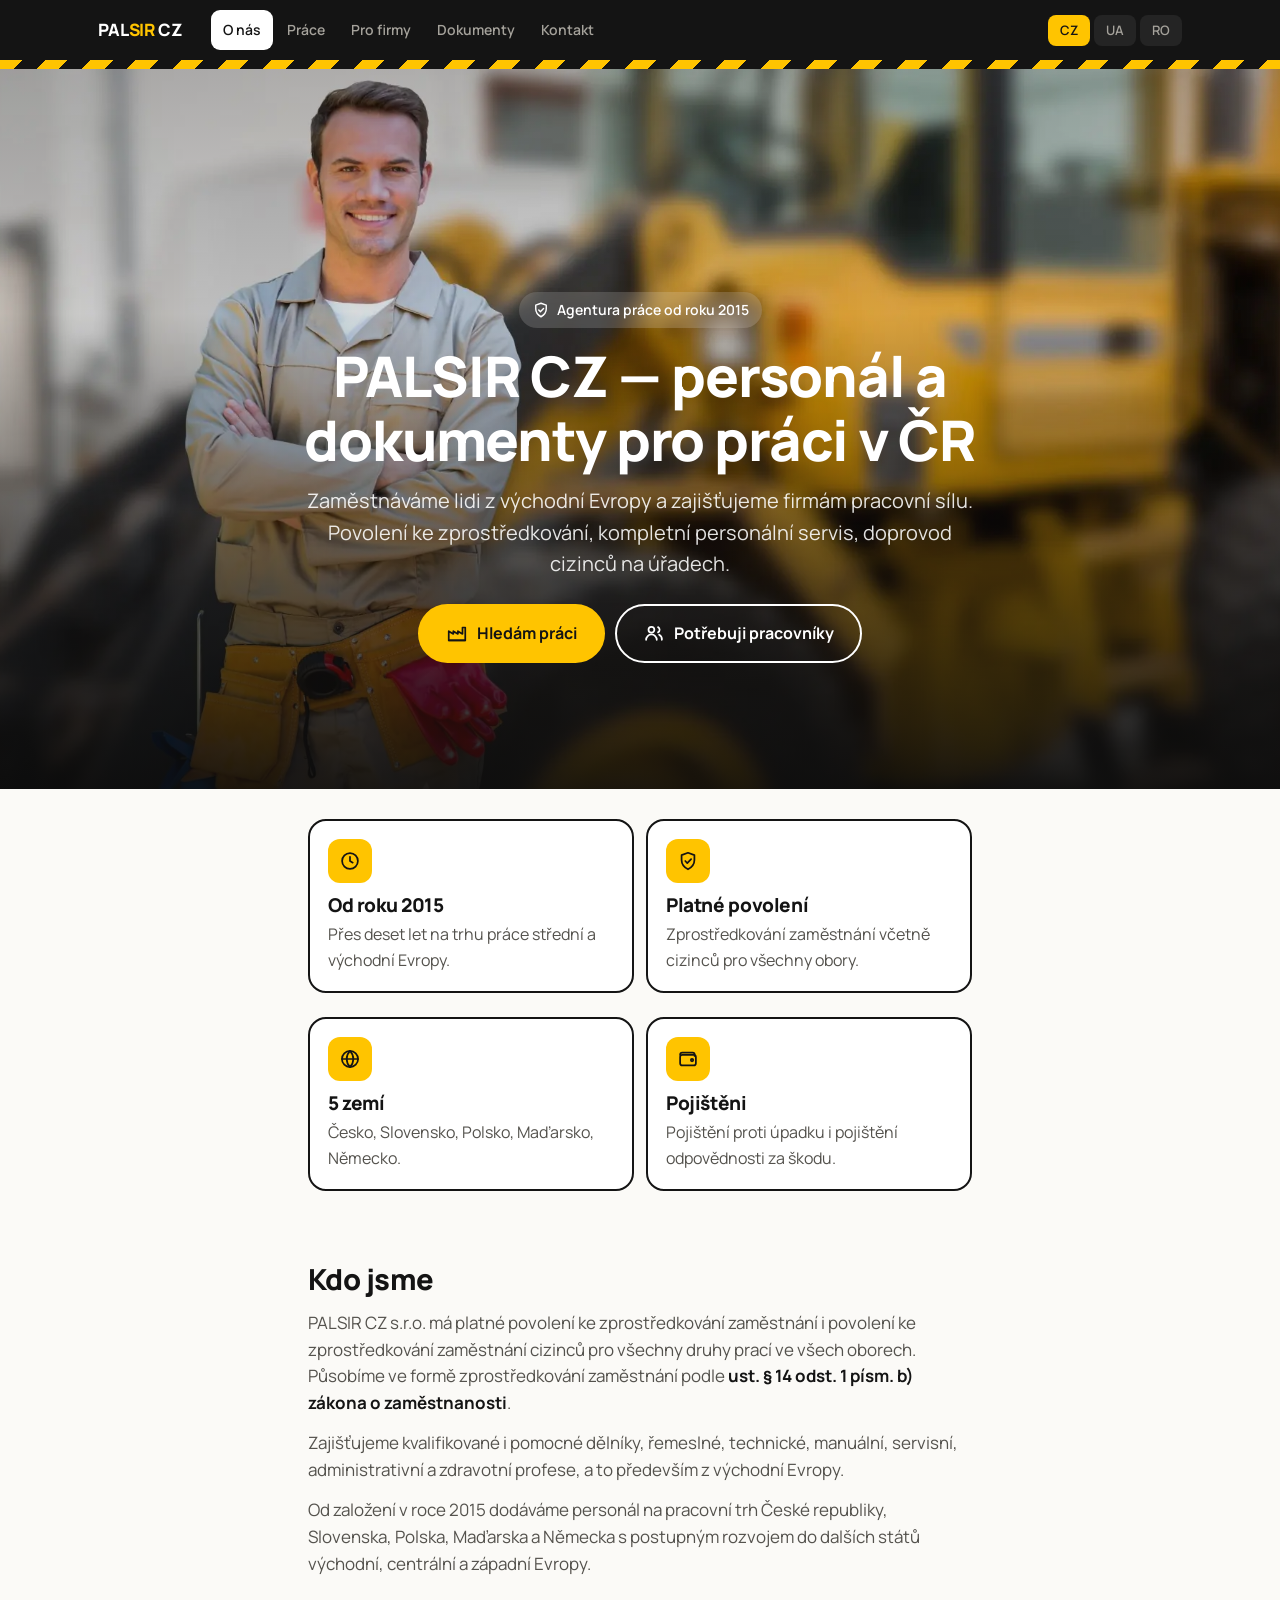
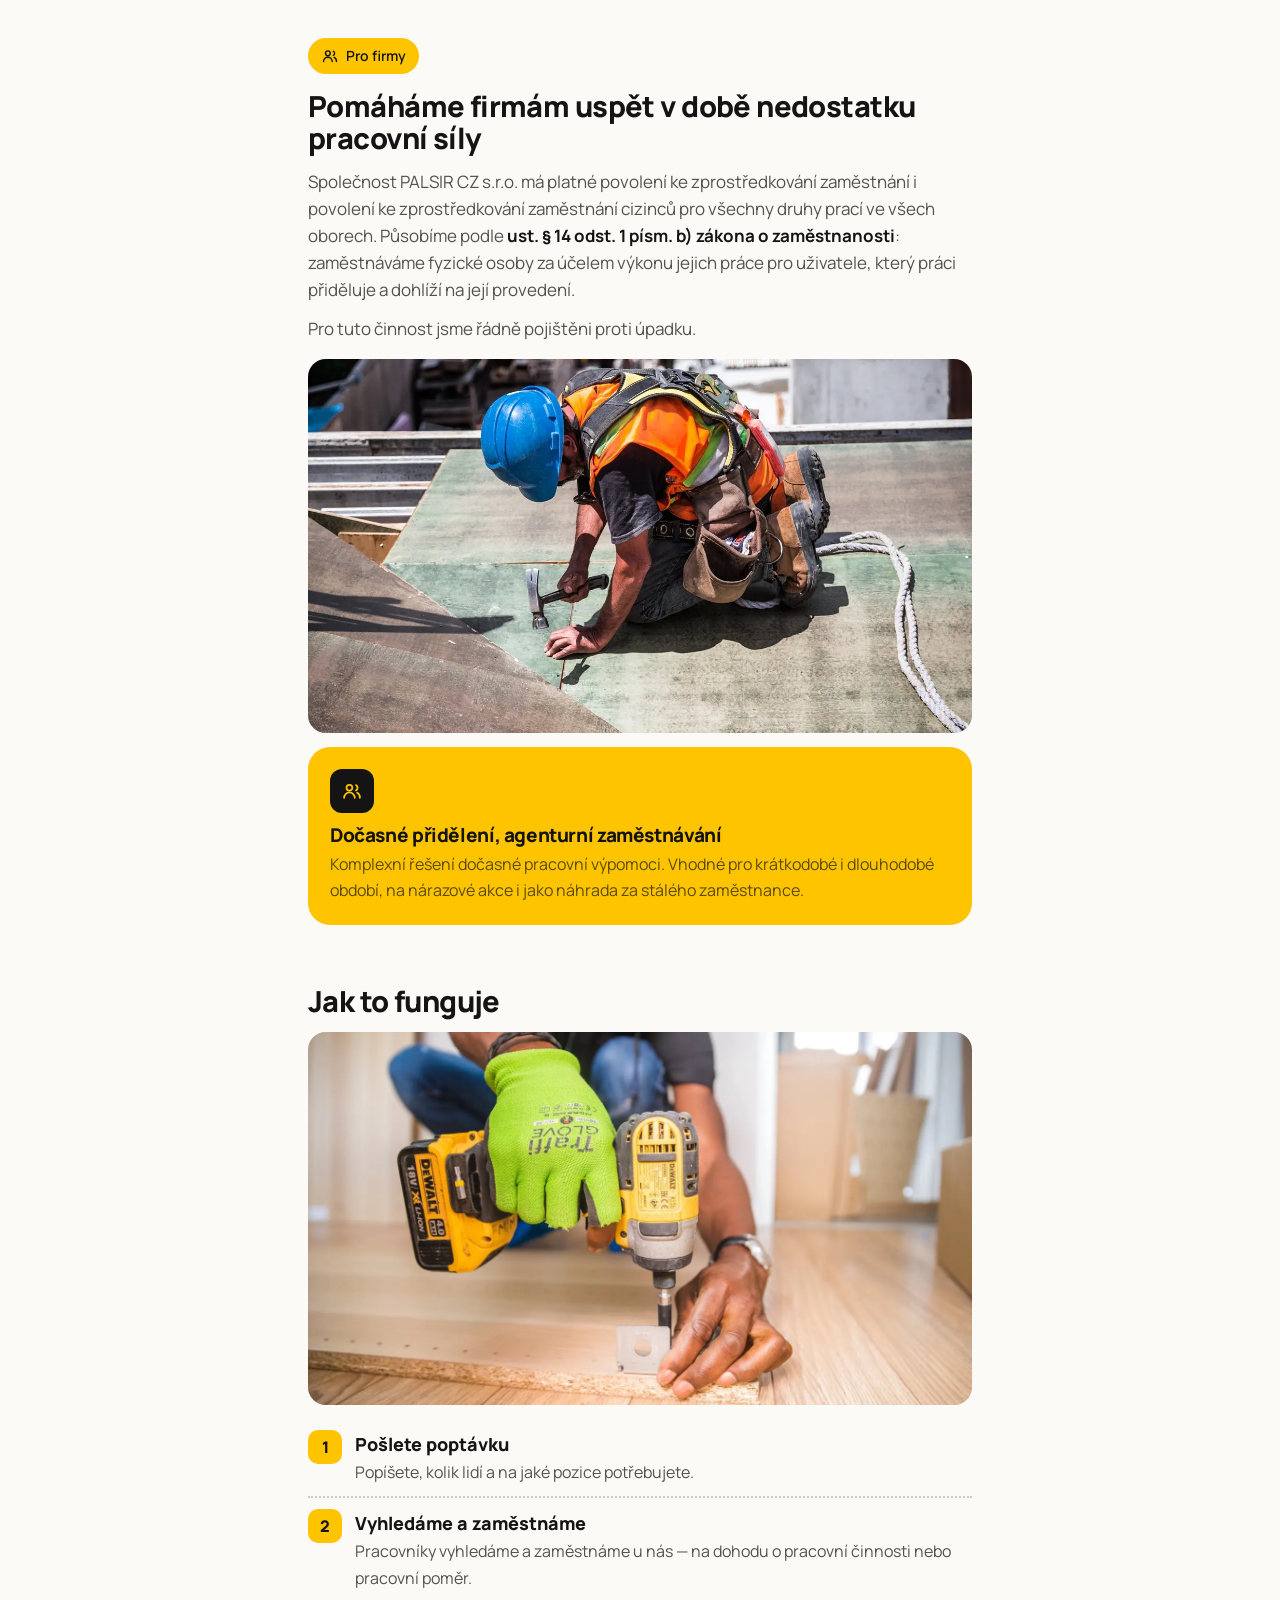
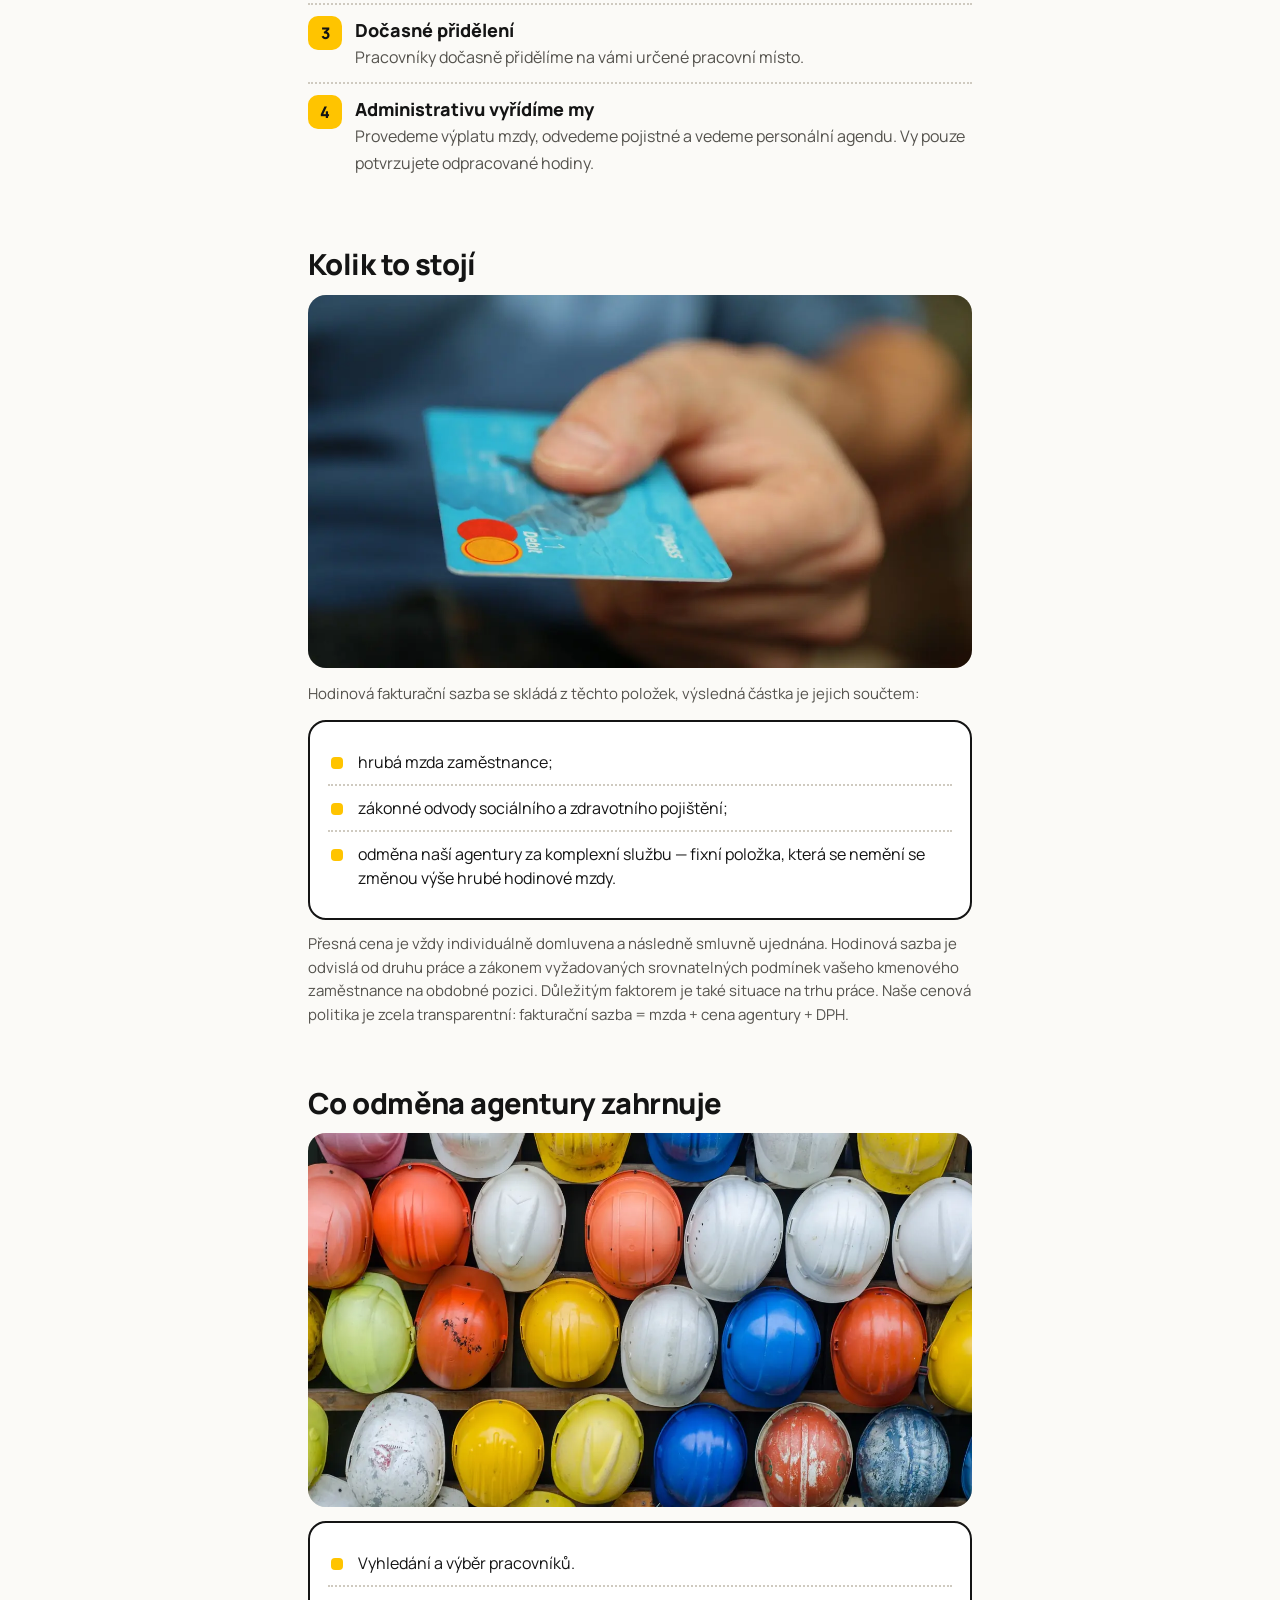
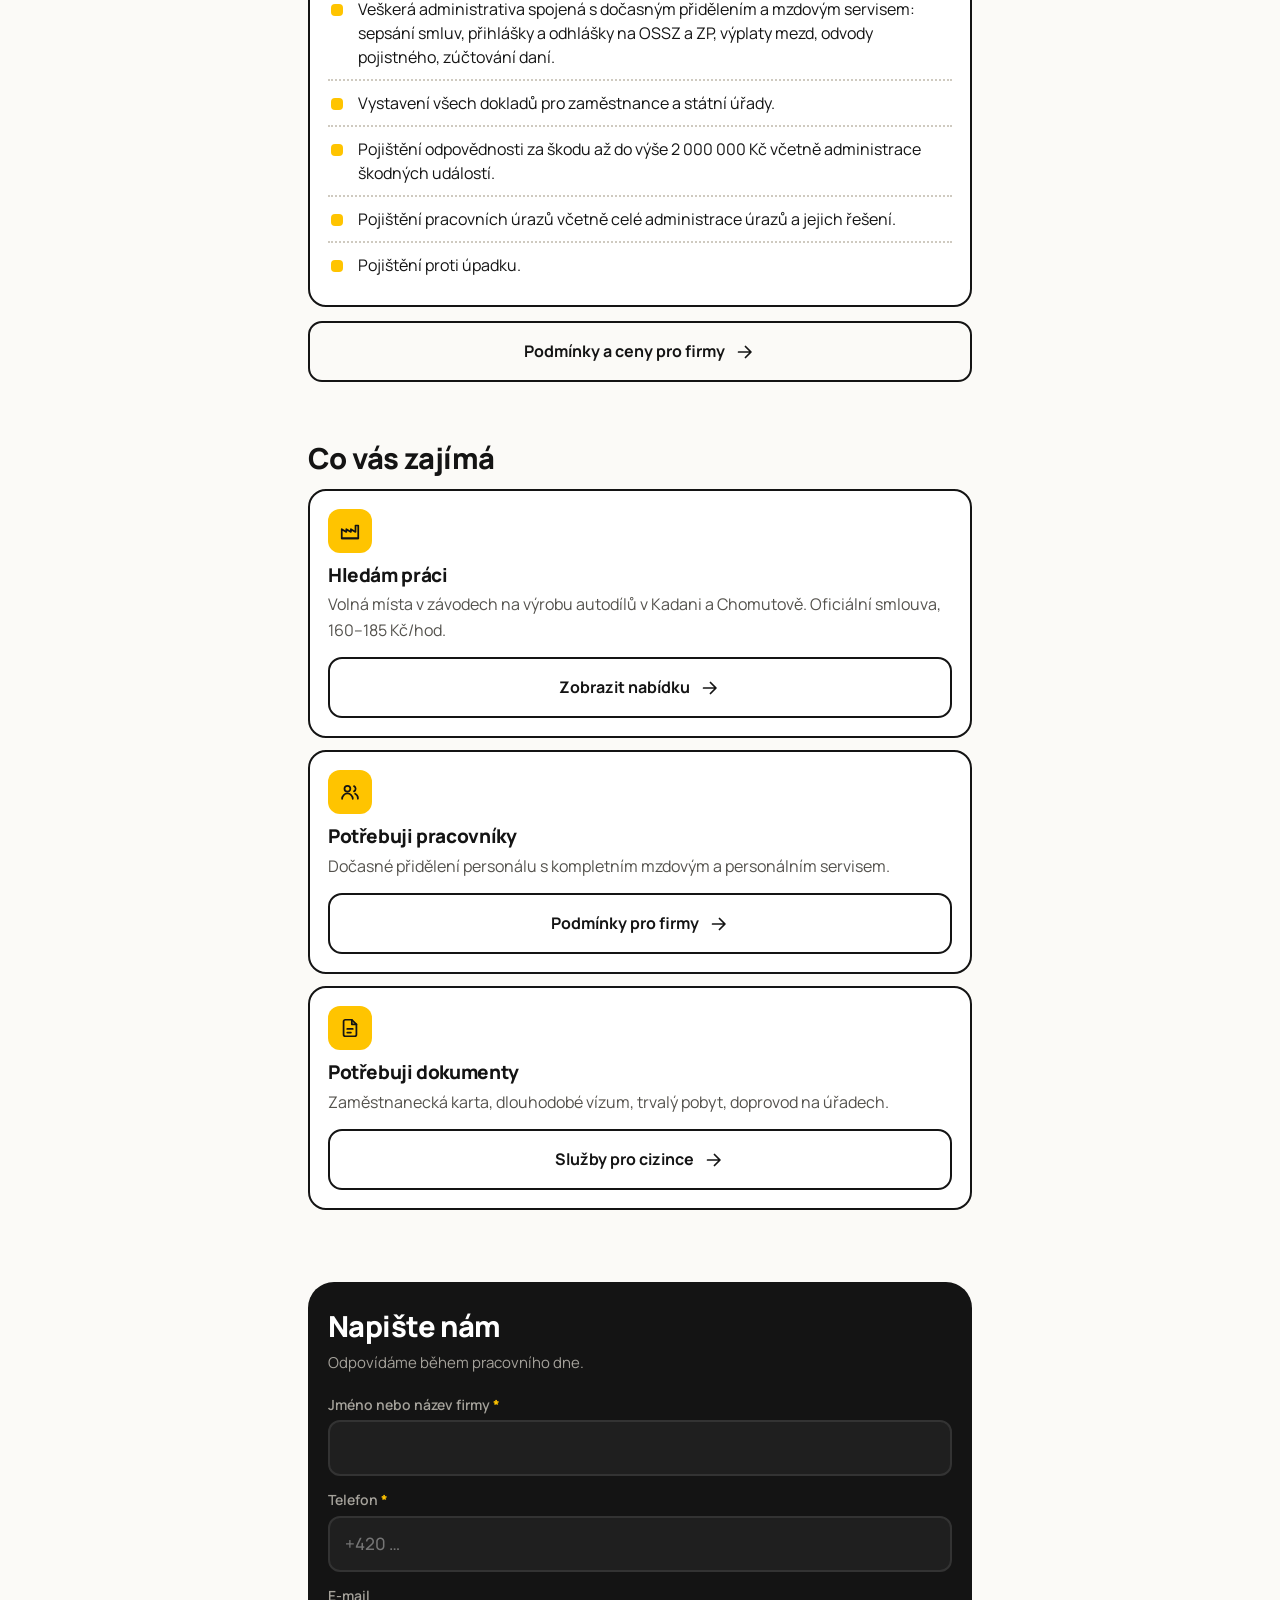
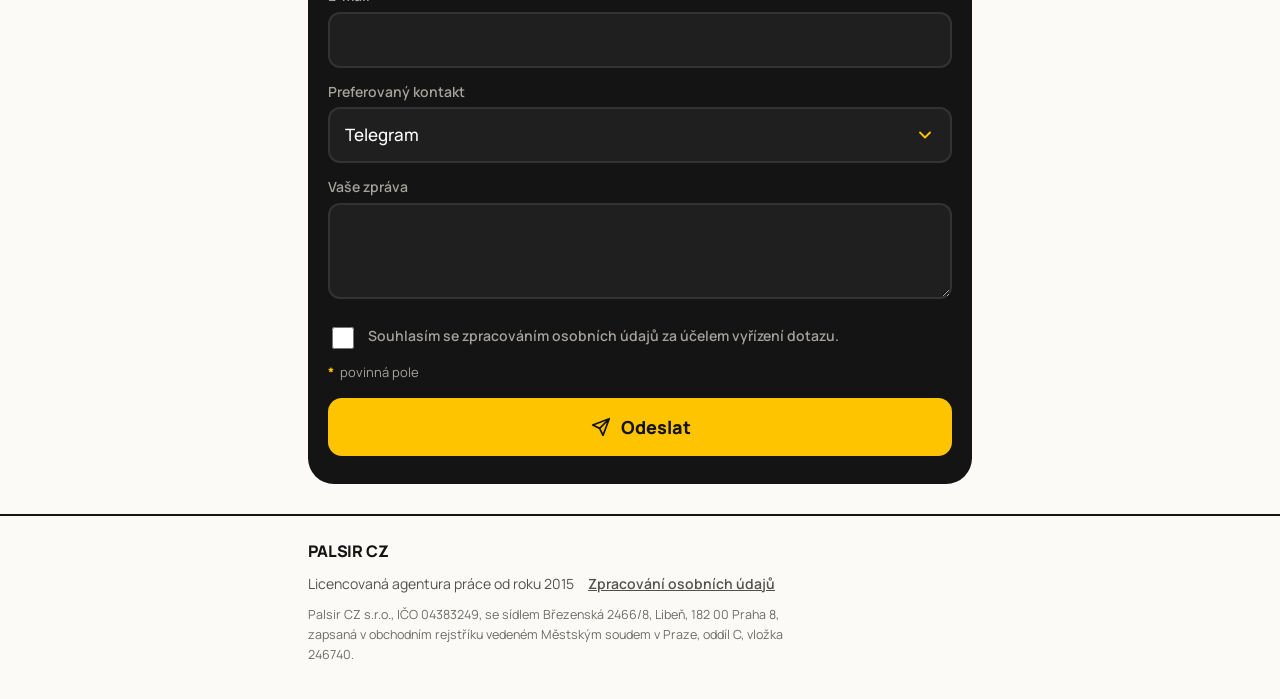
==== commit 9f04d4fc: "Add files via upload" ====
--- a/index.html
+++ b/index.html
@@ -82,7 +82,7 @@
       <img src="img/foto-prideleni.jpg" data-alt="fm_img1" alt="" loading="lazy">
     </picture></div>
 
-  <div class="dark">
+  <div class="hl">
     <div class="iconbox"><svg class="ic"><use href="#i-users"></use></svg></div>
     <h3 data-i="fm_tempTitle"></h3>
     <p data-i="fm_tempText"></p>
--- a/style.css
+++ b/style.css
@@ -135,13 +135,26 @@
 .note{color:var(--body);font-size:15px}
 
 /* ---------- блоки ---------- */
-.block{border:2px solid var(--line);border-radius:18px;padding:20px;background:#fff;margin-bottom:12px}
+.block{border:2px solid var(--line);border-radius:18px;padding:18px;background:#fff;margin-bottom:12px}
 .block p{color:var(--body);font-size:16px}
 .block h3+p{margin-top:4px}
 .dark{background:var(--ink);color:#fff;border-radius:22px;padding:24px}
 .dark h2,.dark h3{color:#fff}
 .dark p{color:#C6C2BA}
 .dark .iconbox{background:var(--yellow)}
+
+/* світлий акцентний блок */
+.hl{background:var(--yellow);color:var(--ink);border-radius:22px;padding:22px}
+.hl h2,.hl h3{color:var(--ink)}
+.hl p{color:#5A4A00;font-size:16px}
+.hl .iconbox{background:var(--ink);color:var(--yellow)}
+.hl .ticks li{color:var(--ink)}
+.hl .ticks li+li{border-top-color:rgba(20,20,20,.20)}
+.hl .ticks li:before{background:var(--ink)}
+.hl .btn.ghost{border-color:var(--ink);color:var(--ink)}
+.hl .btn.ghost:hover{background:var(--ink);color:var(--yellow)}
+.hl .btn.solid{background:var(--ink);border-color:var(--ink);color:var(--yellow)}
+.hl .btn.solid:hover{background:#000;border-color:#000}
 .cards2{display:grid;gap:12px}
 @media(min-width:620px){.cards2{grid-template-columns:1fr 1fr}}
 
@@ -155,16 +168,17 @@
 
 /* списки */
 .ticks{list-style:none;margin:0;padding:0}
-.ticks li{position:relative;padding:11px 0 11px 32px;border-bottom:1px solid var(--soft);font-size:16px}
-.ticks li:last-child{border-bottom:0}
-.ticks li:before{content:"";position:absolute;left:2px;top:19px;width:13px;height:13px;
+.ticks li{position:relative;padding:10px 0 10px 30px;font-size:16px;line-height:1.5}
+.ticks li+li{border-top:2px dotted #CFCAC0}
+.ticks li:before{content:"";position:absolute;left:3px;top:17px;width:12px;height:12px;
   border-radius:4px;background:var(--yellow)}
-.ticks.on-dark li{border-color:#2E2E2E;color:#E6E3DE}
+.ticks.on-dark li{color:#E6E3DE}
+.ticks.on-dark li+li{border-top-color:#333}
 .tags{display:flex;flex-wrap:wrap;gap:9px;padding:0;margin:0}
 .tags li{list-style:none;border:2px solid var(--line);border-radius:999px;padding:10px 16px;
   font-weight:600;font-size:15px;background:#fff}
 .steps{list-style:none;counter-reset:s;margin:0;padding:0}
-.steps li{counter-increment:s;display:flex;gap:14px;align-items:flex-start;padding:14px 0}
+.steps li{counter-increment:s;display:flex;gap:13px;align-items:flex-start;padding:11px 0}
 .steps li+li{border-top:2px dotted #CFCAC0}
 .steps li:before{content:counter(s);flex:0 0 auto;width:34px;height:34px;border-radius:10px;
   background:var(--yellow);font:800 16px/34px Manrope,sans-serif;text-align:center}
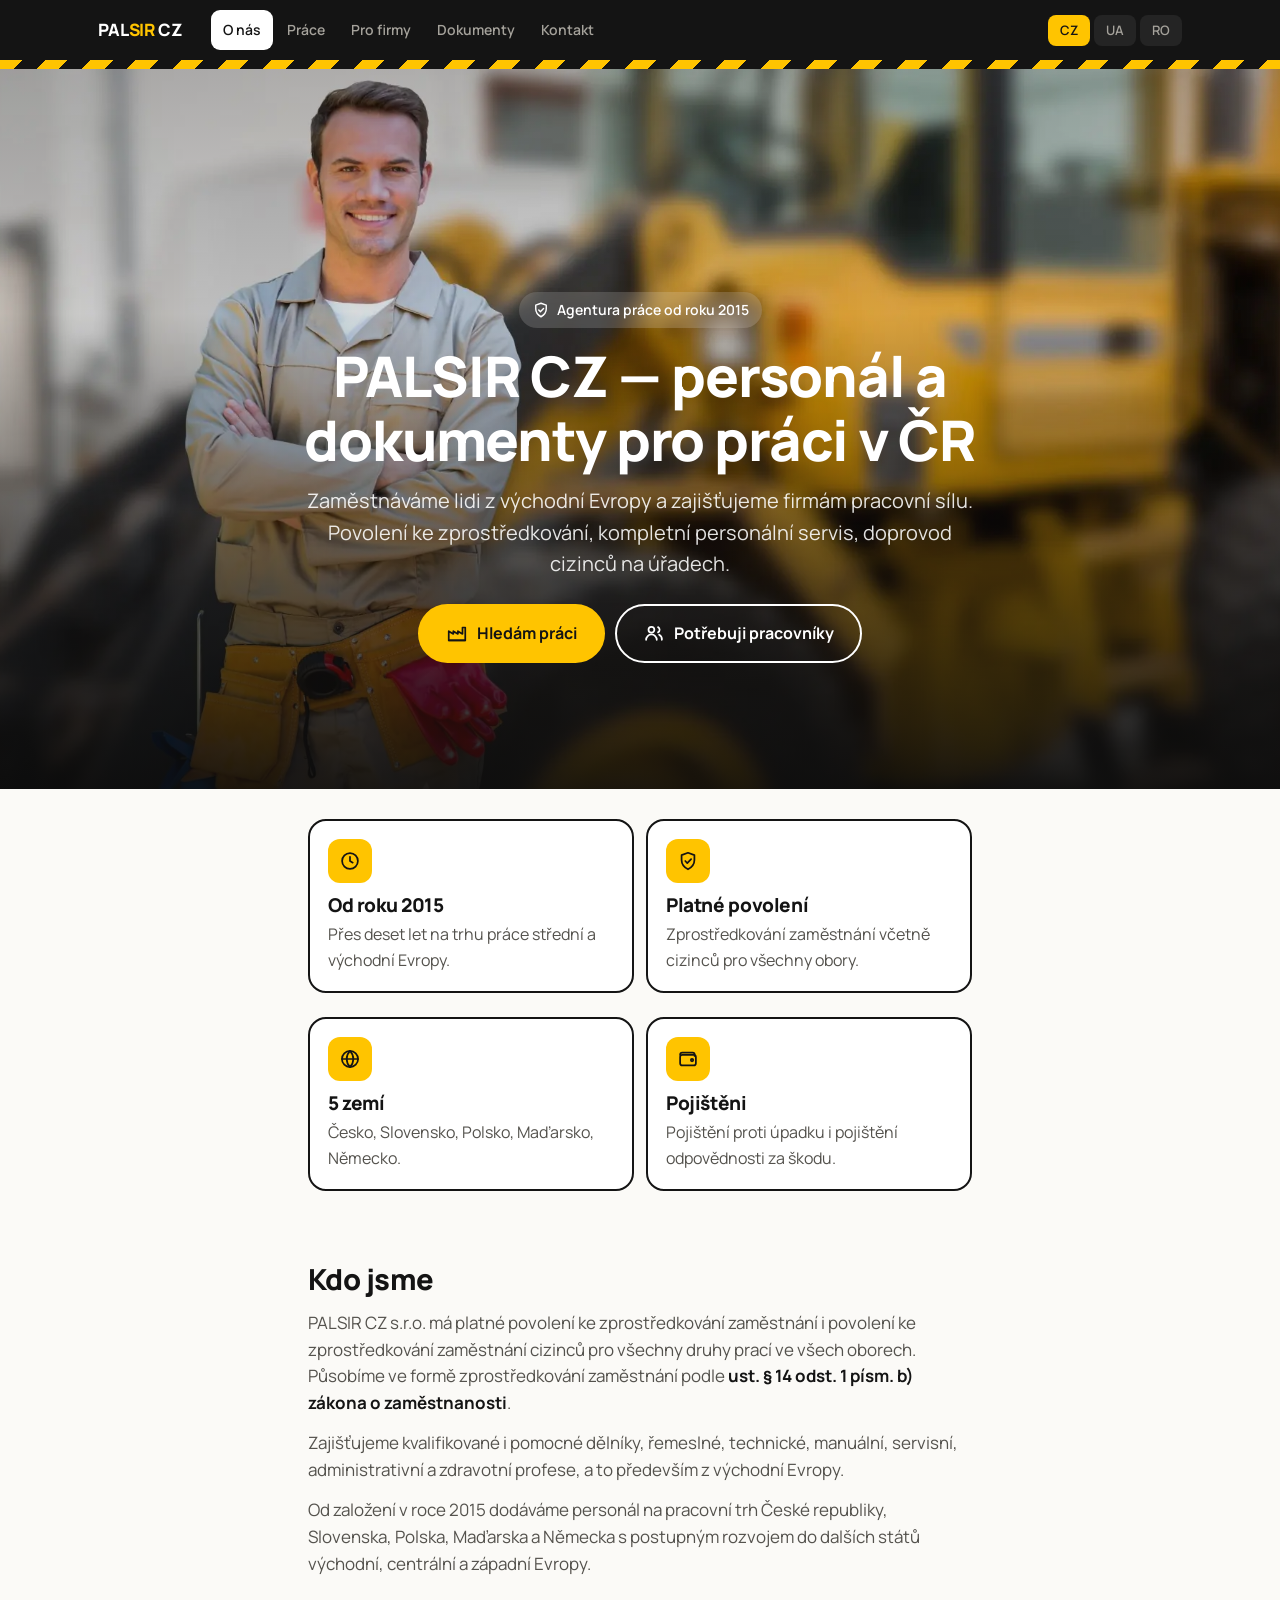
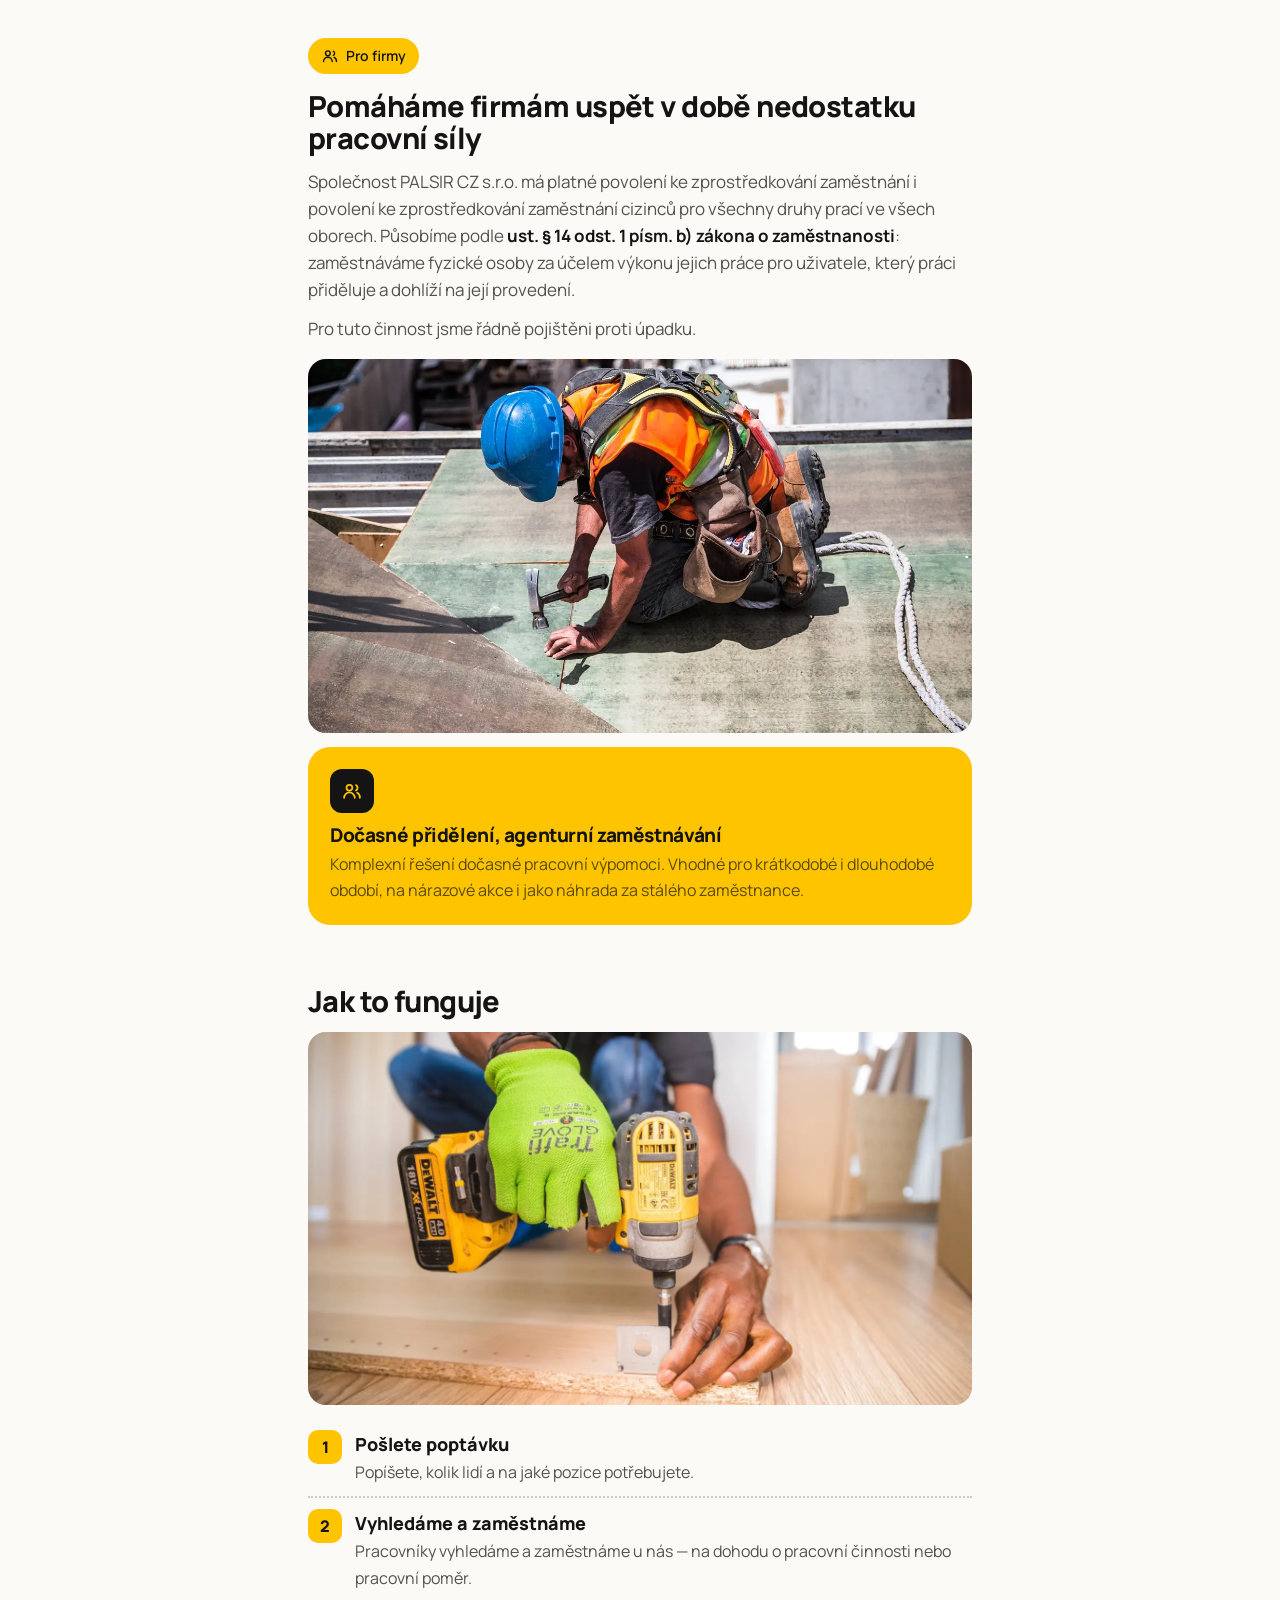
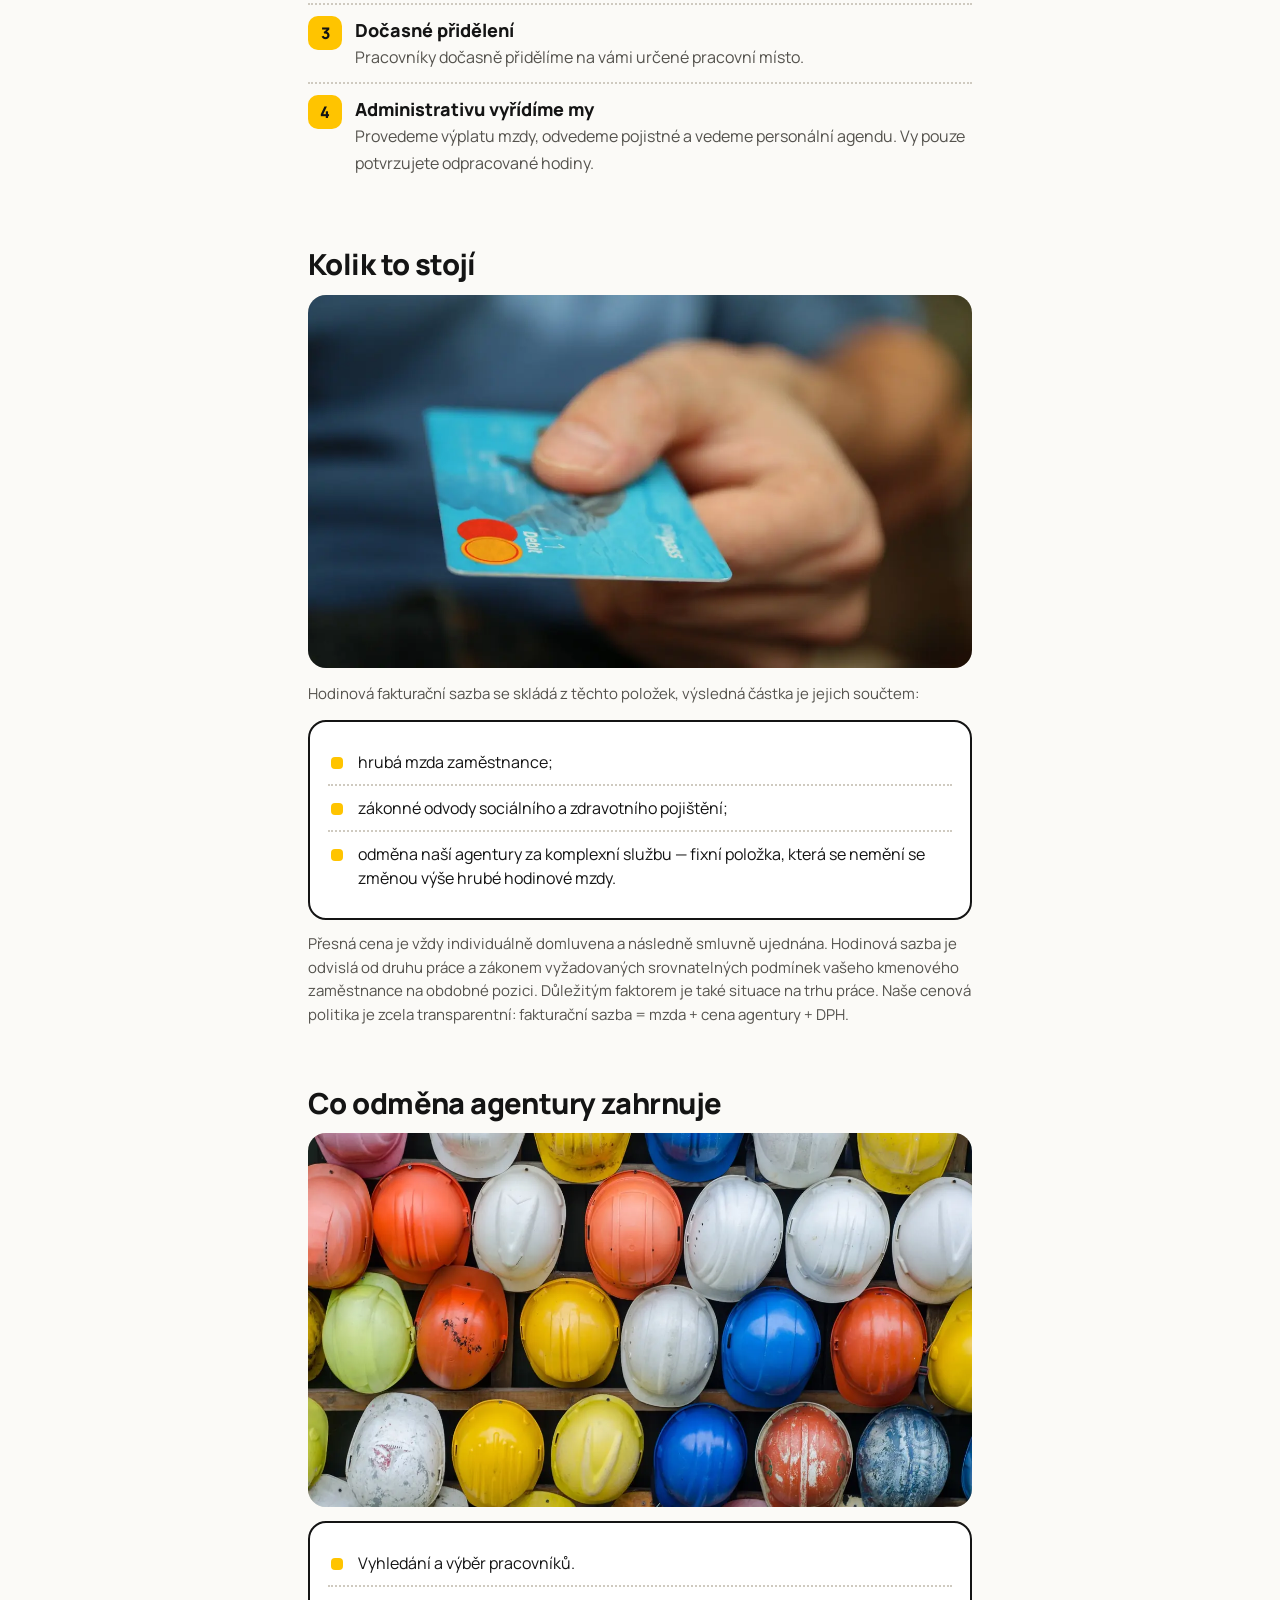
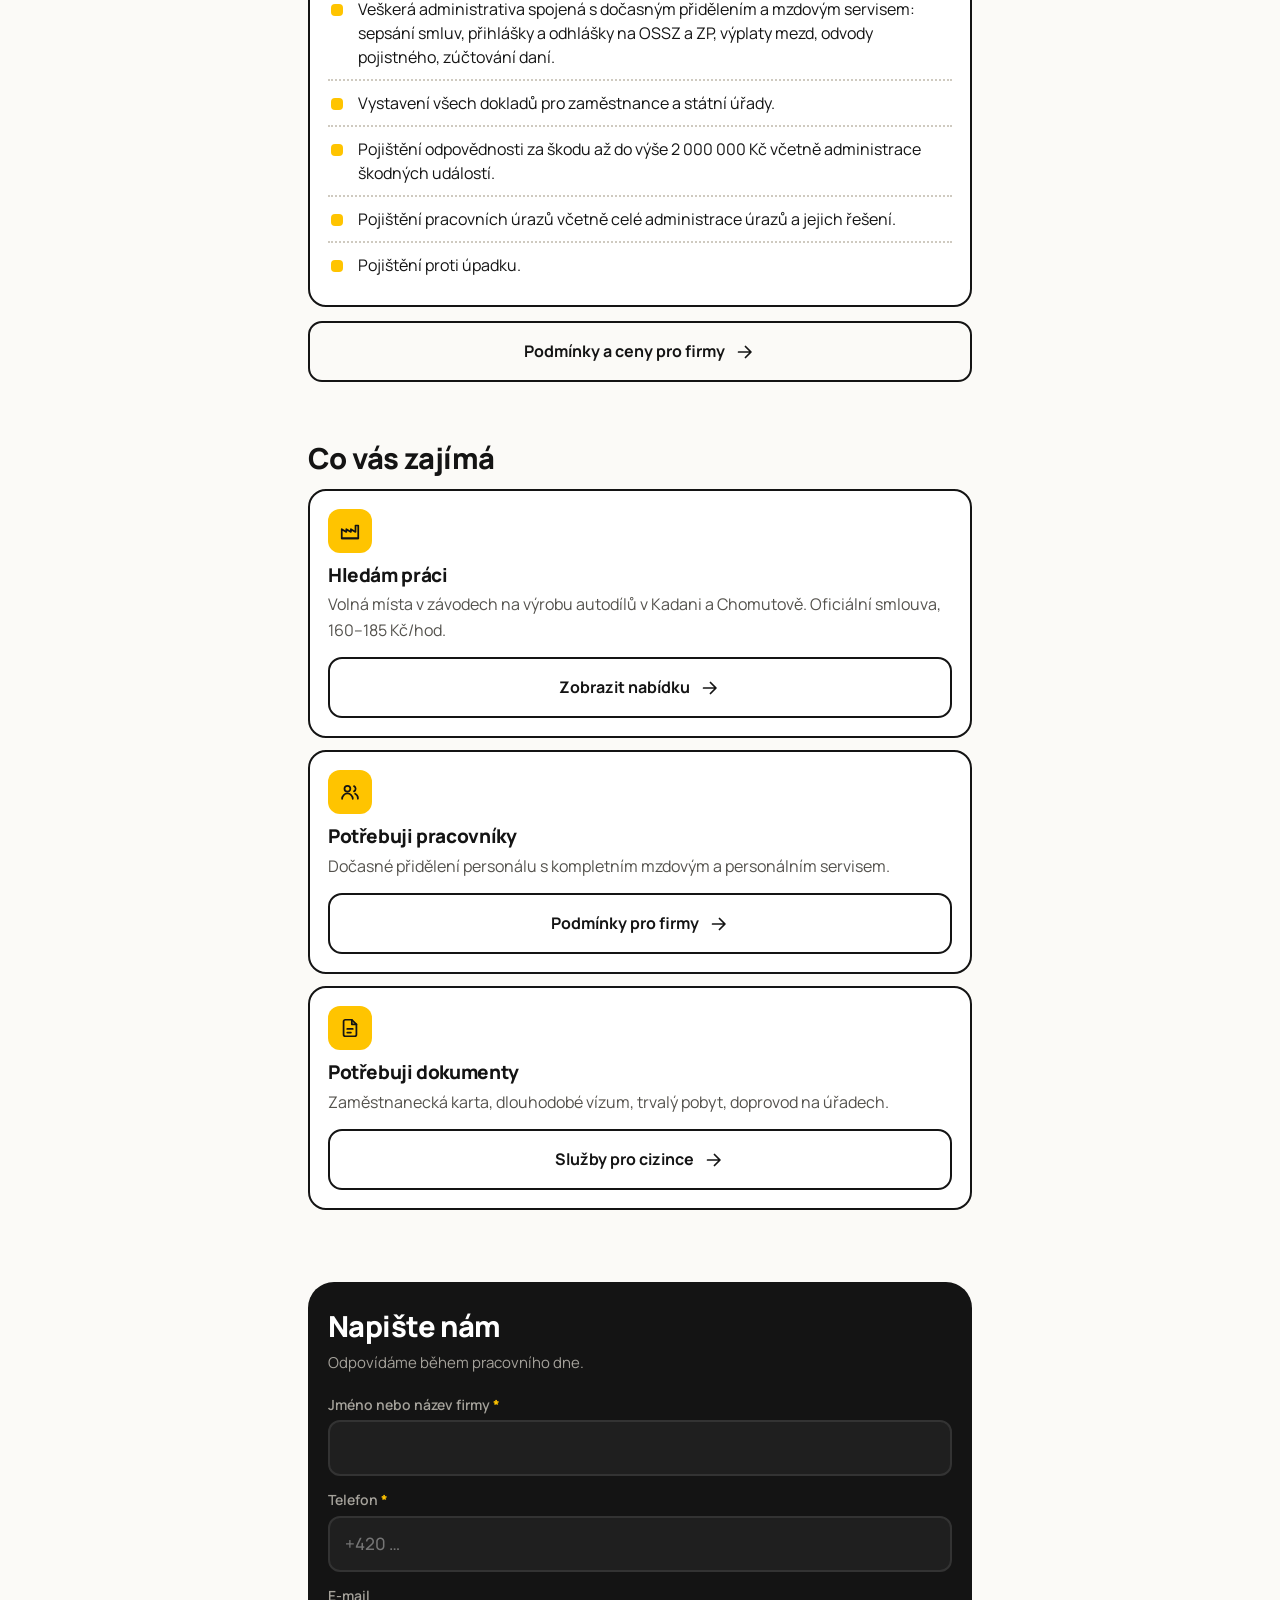
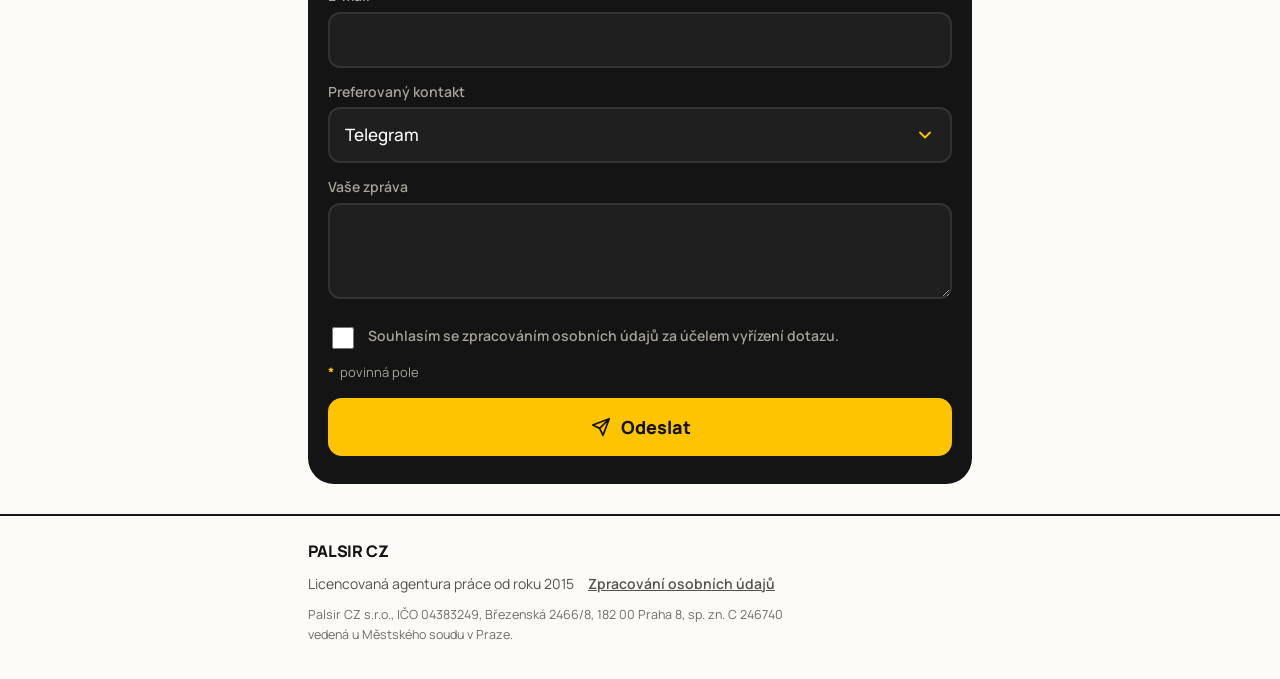
==== commit f24d0c8f: "Add favicon and apple touch icon links Added favicon and apple touch icon links to the head section." ====
--- a/index.html
+++ b/index.html
@@ -3,6 +3,9 @@
 <head>
 <meta charset="utf-8">
 <meta name="viewport" content="width=device-width, initial-scale=1">
+<link rel="icon" href="favicon.ico" sizes="32x32">
+<link rel="icon" href="favicon.svg" type="image/svg+xml">
+<link rel="apple-touch-icon" href="apple-touch-icon.png">
 <title>PALSIR CZ s.r.o. | Agentura práce</title>
 <meta name="description" content="Agentura práce od roku 2015. Zprostředkování zaměstnání, dočasné přidělení personálu a vyřízení dokumentů pro cizince.">
 <link rel="preconnect" href="https://fonts.googleapis.com">
--- a/style.css
+++ b/style.css
@@ -282,6 +282,7 @@
 .brand-viber{color:#7360F2}
 .brand-wa{color:#25D366}
 .brand-mail{color:var(--body)}
+.brand-ig{color:#D6295E}
 .chips a:hover .brand-mail{color:#fff}
 .side-contacts .brand-wa{color:#25D366}
 .info{display:grid;gap:12px;margin-top:18px}
